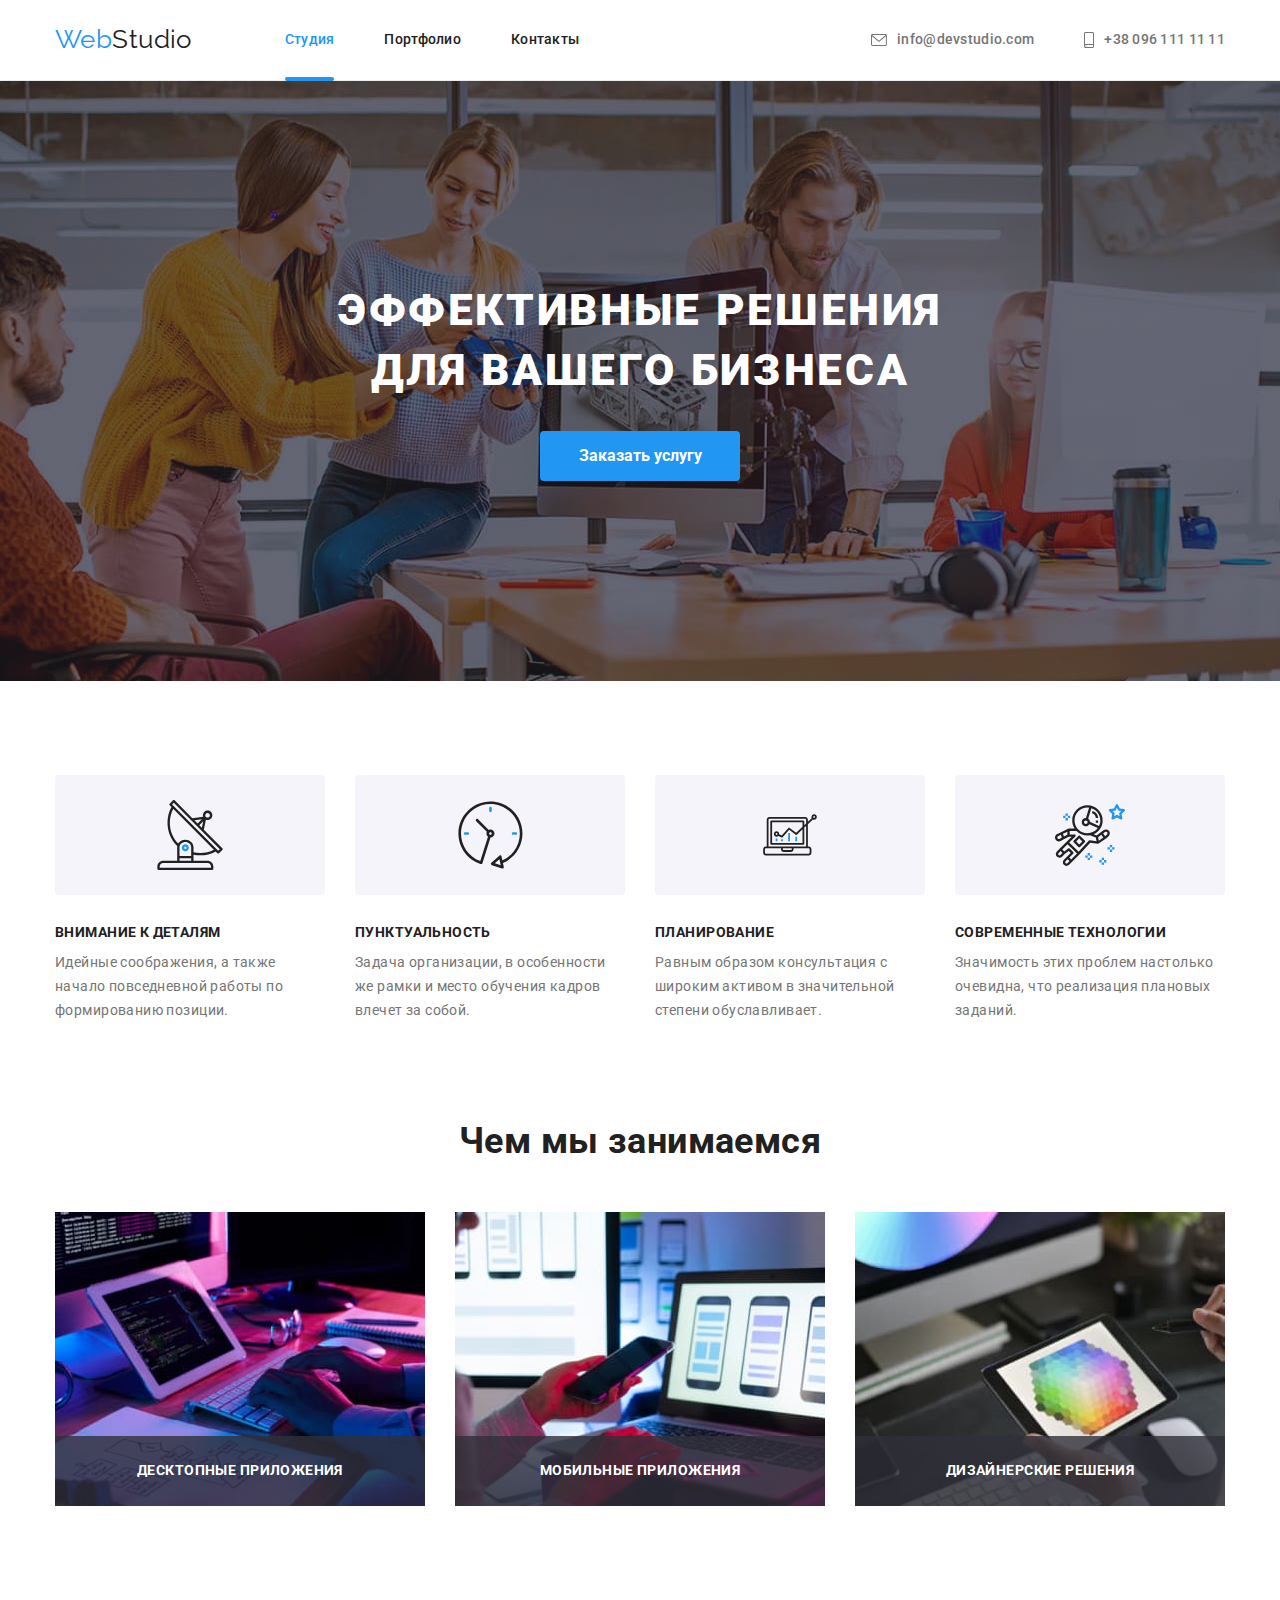
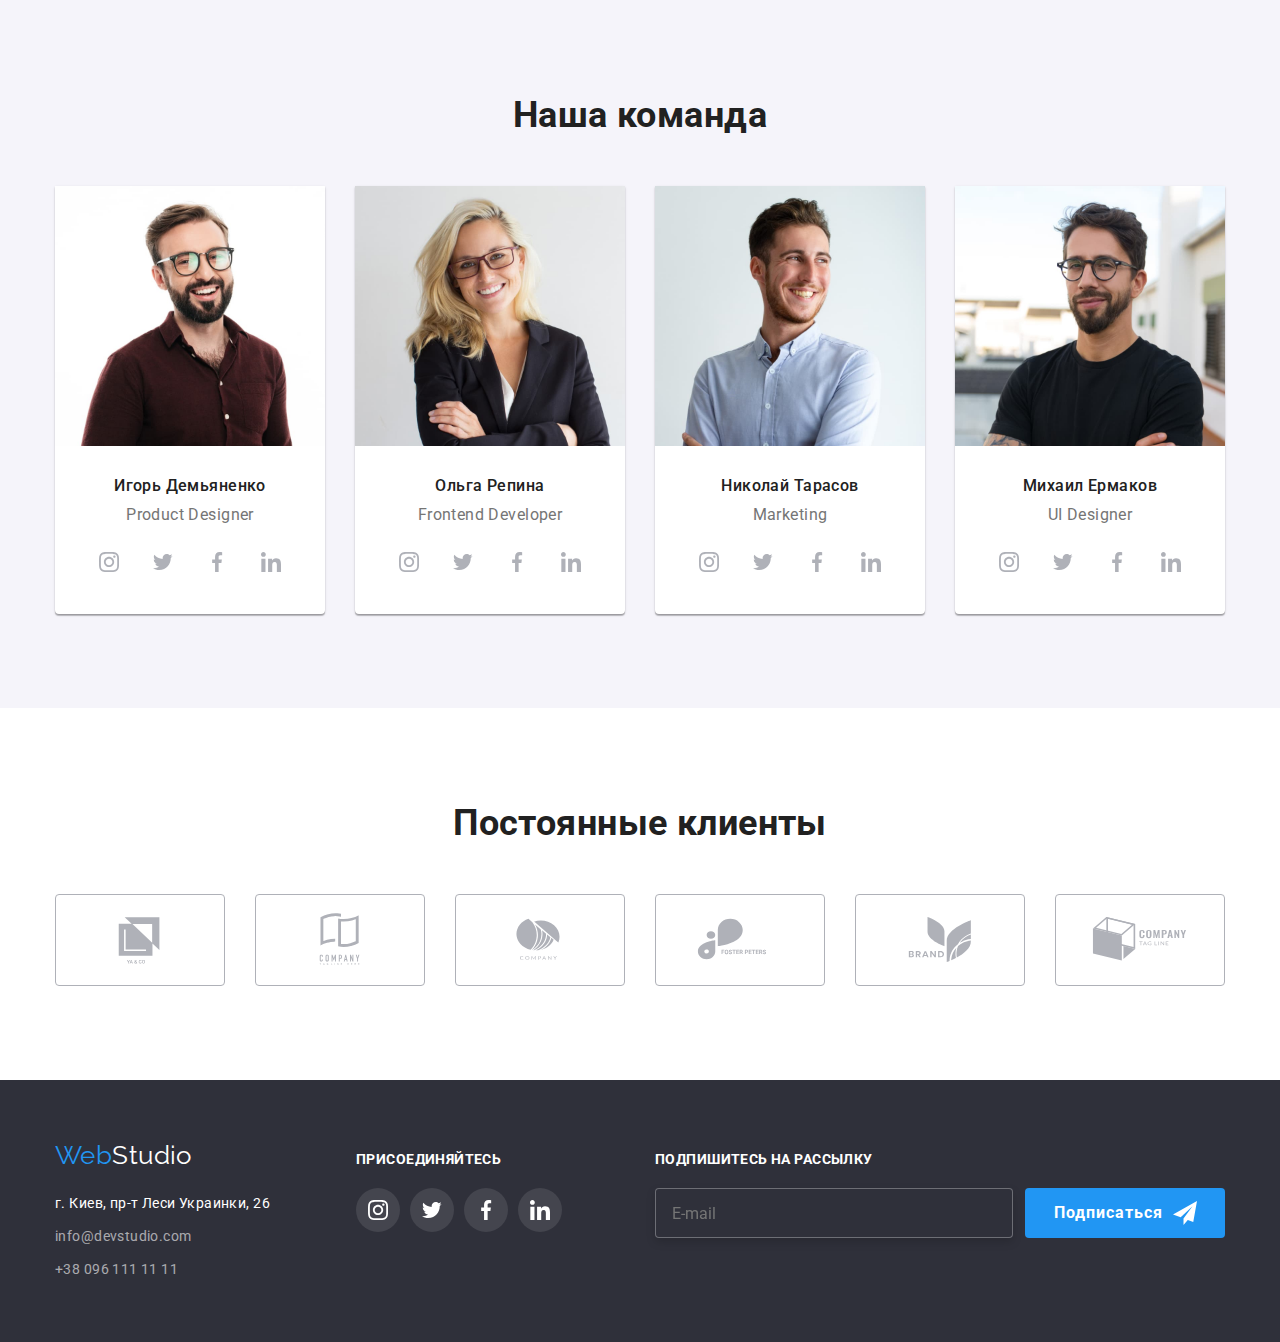
==== index.html @ 915ba7df "homework7-1" ====
<!DOCTYPE html>
<html lang="ru">
<head>
    <meta charset="UTF-8">
    <meta http-equiv="X-UA-Compatible" content="IE=edge">
    <meta name="viewport" content="width=device-width, initial-scale=1.0">
    <link rel="preconnect" href="https://fonts.googleapis.com">
    <link rel="preconnect" href="https://fonts.gstatic.com" crossorigin>
    <link href="https://fonts.googleapis.com/css2?family=Raleway:wght@700&family=Roboto:wght@400;500;700;900&display=swap" rel="stylesheet"> 
    <title>Студия</title>
    <link rel="stylesheet" href="https://cdnjs.cloudflare.com/ajax/libs/modern-normalize/1.0.0/modern-normalize.min.css"  />
    <link rel="stylesheet" href="./css/styles.css" />
</head>
<body>
    <!-- Хедер -->
    <header class="header-container">
        <div class="container">
            <nav>
                <a class="logo" href="#"><span class="logo-blue">Web</span>Studio</a>
                <ul class="site-nav-list">
                    <li class="site-nav-item"><a class="site-nav-link current" href="index.html">Студия</a></li>
                    <li class="site-nav-item"><a class="site-nav-link" href="portfolio.html">Портфолио</a></li>
                    <li class="site-nav-item"><a class="site-nav-link" href="#">Контакты</a></li>
                </ul>
                <ul class="contacts-list">
                    <li class="contacts-list-item">
                        <a class="contacts-list-link" href="mailto:info@devstudio.com">
                            <svg class="header-icon" width="16" height="12" >
                                <use href="./images/new-sprite.svg#icon-envelope"></use>
                            </svg>
                            info@devstudio.com
                        </a>
                    </li>
                    <li class="contacts-list-item">
                        <a class="contacts-list-link" href="tel:+380961111111">
                            <svg class="header-icon" width="10" height="16" >
                                <use href="./images/new-sprite.svg#icon-phone"></use>
                            </svg>
                        +38 096 111 11 11
                        </a></li>
                </ul>
            </nav>
        </div>
    </header>
    <main>
        <!-- Секция Герой -->
        <section class="hero-section">
            <div class="container">
                <h1 class="hero-title">Эффективные решения для вашего бизнеса</h1>
                <button class="hero-button" type="button" data-modal-open>Заказать услугу</button>
            </div>
        </section>
        <!-- Секция профиль -->
        <section class="section">
            <div class="container">
                <h2 class="visually-hidden">Наш профиль</h2>
                <ul class="features-list">
                    <li class="features-list-item">
                        <div class="features-list-icon">
                            <svg width="70" height="70" >
                                <use href="./images/new-sprite.svg#icon-antena"></use>
                            </svg> 
                        </div>
                        <h3 class="features-list-title">Внимание к деталям</h3><p class="features-list-text">Идейные соображения, а также начало повседневной работы по формированию позиции.</p></li>
                    <li class="features-list-item">
                        <div class="features-list-icon">
                            <svg width="66.96" height="70" >
                                <use href="./images/new-sprite.svg#icon-time"></use>
                            </svg> 
                        </div>
                        <h3 class="features-list-title">Пунктуальность</h3><p class="features-list-text">Задача организации, в особенности же рамки и место обучения кадров влечет за собой.</p></li>
                    <li class="features-list-item">
                        <div class="features-list-icon">
                            <svg width="70" height="53.69" >
                                <use href="./images/new-sprite.svg#icon-computer"></use>
                            </svg> 
                        </div>
                        <h3 class="features-list-title">Планирование</h3><p class="features-list-text">Равным образом консультация с широким активом в значительной степени обуславливает.</p></li>
                    <li class="features-list-item">
                        <div class="features-list-icon">
                            <svg width="70" height="70" >
                                <use href="./images/new-sprite.svg#icon-astronaut"></use>
                            </svg> 
                        </div>
                        <h3 class="features-list-title">Современные технологии</h3><p class="features-list-text">Значимость этих проблем настолько очевидна, что реализация плановых заданий.</p></li>
                </ul>
            </div>
        </section>
        <!-- Секция чем мы занимаемся -->
        <section class="section our-profile-section">
            <div class="container">
                <h2 class="our-profile-second-title">Чем мы занимаемся</h2>
                <ul class="our-profile-list-images">
                    <li class="our-profile-images-img"><img  src="./images/coding.jpg"  alt="Разработчик набирает код"  width="370"/>
                        <p class="our-profile-images-text">Десктопные приложения</p>
                    </li>
                    <li class="our-profile-images-img"><img  src="./images/mobile-apps.jpg"  alt="Разработчик тестирует мобильное приложение"  width="370"/>
                        <p class="our-profile-images-text">Мобильные приложения</p>
                    </li>
                    <li class="our-profile-images-img"><img  src="./images/web-apps.jpg"  alt="Разработчик тестирует веб приложение"  width="370"/>
                        <p class="our-profile-images-text">Дизайнерские решения</p>
                    </li>
                </ul>
            </div>
        </section>
        <!-- Секция команда -->
        <section class="section our-team-section">
            <div class="container">
                <h2 class="our-team-second-title">Наша команда</h2>
                <ul class="our-team-list">
                    <li class="our-team-item">
                        <img src="./images/product-designer.jpg" alt="Дизайнер продукта" width="270"/>
                        <div class="our-team-item-inscription">
                            <h3 class="our-team-item-third-title">Игорь Демьяненко</h3>
                            <p class="our-team-item-text">Product Designer</p>
                            <ul class="social-media-list">
                                <li class="social-media-item">
                                    <a class="social-media-link" href="#">
                                        <svg width="20" height="20" >
                                            <use href="./images/new-sprite.svg#icon-instagram"></use>
                                        </svg> 
                                    </a>
                                </li>
                                <li class="social-media-item">
                                    <a class="social-media-link" href="#">
                                        <svg width="20" height="20" >
                                            <use href="./images/new-sprite.svg#icon-twitter"></use>
                                        </svg> 
                                    </a>
                                </li>
                                <li class="social-media-item">
                                    <a class="social-media-link" href="#">
                                        <svg width="20" height="20" >
                                            <use href="./images/new-sprite.svg#icon-facebook"></use>
                                        </svg> 
                                    </a>
                                </li>
                                <li class="social-media-item">
                                    <a class="social-media-link" href="#">
                                        <svg width="20" height="20" >
                                            <use href="./images/new-sprite.svg#icon-linkedin"></use>
                                        </svg> 
                                    </a>
                                </li>
                            </ul>
                        </div>   
                    </li>
                    <li class="our-team-item">
                        <img src="./images/frontend-developer.jpg" alt="Фронтенд-разработчик" width="270"/>
                        <div class="our-team-item-inscription">
                            <h3 class="our-team-item-third-title">Ольга Репина</h3>
                            <p class="our-team-item-text">Frontend Developer</p>
                            <ul class="social-media-list">
                                <li class="social-media-item">
                                    <a class="social-media-link" href="#">
                                        <svg width="20" height="20" >
                                            <use href="./images/new-sprite.svg#icon-instagram"></use>
                                        </svg> 
                                    </a>
                                </li>
                                <li class="social-media-item">
                                    <a class="social-media-link" href="#">
                                        <svg width="20" height="20" >
                                            <use href="./images/new-sprite.svg#icon-twitter"></use>
                                        </svg> 
                                    </a>
                                </li>
                                <li class="social-media-item">
                                    <a class="social-media-link" href="#">
                                        <svg width="20" height="20" >
                                            <use href="./images/new-sprite.svg#icon-facebook"></use>
                                        </svg> 
                                    </a>
                                </li>
                                <li class="social-media-item">
                                    <a class="social-media-link" href="#">
                                        <svg width="20" height="20" >
                                            <use href="./images/new-sprite.svg#icon-linkedin"></use>
                                        </svg> 
                                    </a>
                                </li>
                            </ul>
                        </div>
                    </li>
                    <li class="our-team-item">
                        <img src="./images/marketing.jpg" alt="Маркетолог" width="270"/>
                        <div class="our-team-item-inscription">
                            <h3 class="our-team-item-third-title">Николай Тарасов</h3>
                            <p class="our-team-item-text">Marketing</p>
                            <ul class="social-media-list">
                                <li class="social-media-item">
                                    <a class="social-media-link" href="#">
                                        <svg width="20" height="20" >
                                            <use href="./images/new-sprite.svg#icon-instagram"></use>
                                        </svg> 
                                    </a>
                                </li>
                                <li class="social-media-item">
                                    <a class="social-media-link" href="#">
                                        <svg width="20" height="20" >
                                            <use href="./images/new-sprite.svg#icon-twitter"></use>
                                        </svg> 
                                    </a>
                                </li>
                                <li class="social-media-item">
                                    <a class="social-media-link" href="#">
                                        <svg width="20" height="20" >
                                            <use href="./images/new-sprite.svg#icon-facebook"></use>
                                        </svg> 
                                    </a>
                                </li>
                                <li class="social-media-item">
                                    <a class="social-media-link" href="#">
                                        <svg width="20" height="20" >
                                            <use href="./images/new-sprite.svg#icon-linkedin"></use>
                                        </svg> 
                                    </a>
                                </li>
                            </ul>
                        </div>
                    </li>
                    <li class="our-team-item">
                        <img src="./images/ui-designer.jpg" alt="Дизайнер пользовательского интерфейса" width="270"/>
                        <div class="our-team-item-inscription">
                            <h3 class="our-team-item-third-title">Михаил Ермаков</h3>
                            <p class="our-team-item-text">UI Designer</p>
                            <ul class="social-media-list">
                                <li class="social-media-item">
                                    <a class="social-media-link" href="#">
                                        <svg width="20" height="20" >
                                            <use href="./images/new-sprite.svg#icon-instagram"></use>
                                        </svg> 
                                    </a>
                                </li>
                                <li class="social-media-item">
                                    <a class="social-media-link" href="#">
                                        <svg width="20" height="20" >
                                            <use href="./images/new-sprite.svg#icon-twitter"></use>
                                        </svg> 
                                    </a>
                                </li>
                                <li class="social-media-item">
                                    <a class="social-media-link" href="#">
                                        <svg width="20" height="20" >
                                            <use href="./images/new-sprite.svg#icon-facebook"></use>
                                        </svg> 
                                    </a>
                                </li>
                                <li class="social-media-item">
                                    <a class="social-media-link" href="#">
                                        <svg width="20" height="20" >
                                            <use href="./images/new-sprite.svg#icon-linkedin"></use>
                                        </svg> 
                                    </a>
                                </li>
                            </ul>
                        </div>
                    </li>
                </ul>
            </div>
        </section>
        <section class="section">
            <div class="container">
                <h2 class="regular-customers-title">Постоянные клиенты</h2>
                <ul class="regular-customers-list">
                    <li class="regular-customers-item">
                        <a class="regular-customers-link" href="#">
                            <svg class="regular-customers-icon" width="106" height="60" >
                            <use href="./images/new-sprite.svg#icon-ya-co"></use>
                            </svg>
                        </a>
                    </li>
                    <li class="regular-customers-item">
                        <a class="regular-customers-link" href="#">
                            <svg class="regular-customers-icon" width="106" height="60" >
                                <use href="./images/new-sprite.svg#icon-company-tag-line"></use>
                            </svg>
                        </a>
                    </li>
                    <li class="regular-customers-item">
                        <a class="regular-customers-link" href="#">
                            <svg class="regular-customers-icon" width="106" height="60" >
                                <use href="./images/new-sprite.svg#icon-company"></use>
                            </svg>
                        </a>
                    </li>
                    <li class="regular-customers-item">
                        <a class="regular-customers-link" href="#">
                            <svg class="regular-customers-icon" width="106" height="60" >
                                <use href="./images/new-sprite.svg#icon-foster-peters"></use>
                            </svg>
                        </a>
                    </li>
                    <li class="regular-customers-item">
                        <a class="regular-customers-link" href="#">
                            <svg class="regular-customers-icon" width="106" height="60" >
                                <use href="./images/new-sprite.svg#icon-brand"></use>
                            </svg>
                        </a>
                    </li>
                    <li class="regular-customers-item">
                        <a class="regular-customers-link" href="#">
                            <svg class="regular-customers-icon" width="106" height="60" >
                                <use href="./images/new-sprite.svg#icon-tag-line"></use>
                            </svg>
                        </a>
                    </li>
                </ul>
            </div>
        </section>
    </main>
    <!-- Футер -->
    <footer class="footer-container">
        <div class="container">
            <div class="footer-content">
                <div class="footer-contacts">
                    <a class="footer-logo" href="#"><span class="logo-blue">Web</span><span class="logo-white">Studio</span></a>
                    <address>
                        <ul>
                            <li class="footer-item"><a class="footer-contacts-address" href="https://goo.gl/maps/HXGFn4gWA6E6knC27">г. Киев, пр-т Леси Украинки, 26</a></li>
                            <li class="footer-item"><a class="footer-contacts-link" href="mailto:info@devstudio.com">info@devstudio.com</a></li>
                            <li class="footer-item"><a class="footer-contacts-link" href="tel:+380961111111">+38 096 111 11 11</a></li>
                        </ul>
                    </address>
                </div>
                <div class="footer-icons">
                    <h1 class="footer-title">присоединяйтесь</h1>
                    <ul class="footer-social-media-list">
                        <li class="footer-social-media-item">
                            <a class="footer-social-media-link" href="#">
                                <svg class="footer-social-media-icon-instagram" width="20" height="20" >
                                    <use href="./images/new-sprite.svg#icon-instagram"></use>
                                </svg> 
                            </a>
                        </li>
                        <li class="footer-social-media-item">
                            <a class="footer-social-media-link" href="#">
                                <svg class="footer-social-media-icon-twitter" width="20" height="20" >
                                    <use href="./images/new-sprite.svg#icon-twitter"></use>
                                </svg> 
                            </a>
                        </li>
                        <li class="footer-social-media-item">
                            <a class="footer-social-media-link" href="#">
                                <svg class="footer-social-media-icon-facebook" width="20" height="20" >
                                    <use href="./images/new-sprite.svg#icon-facebook"></use>
                                </svg> 
                            </a>
                        </li>
                        <li class="footer-social-media-item">
                            <a class="footer-social-media-link" href="#">
                                <svg class="footer-social-media-icon-linkedin" width="20" height="20" >
                                    <use href="./images/new-sprite.svg#icon-linkedin"></use>
                                </svg> 
                            </a>
                        </li> 
                    </ul>
                </div>
                <div class="subscribe">
                    <p class="subscribe-title">Подпишитесь на рассылку</p>
                    <form class="subscribe-form" action="#">
                        <input class="subscribe-input" type="email" name="user-email" placeholder="E-mail">
                        <button class="subscribe-button" type="button">Подписаться
                            <svg class="subscribe-button-send" width="24" height="24" >
                                <use href="./images/new-sprite.svg#icon-send"></use>
                            </svg>
                        </button>
                    </form>
                </div>
            </div>
        </div>
    </footer>
    <div class="backdrop is-hidden" data-modal>
        <div class="modal-window">
            <button type="button" class="modal-window-close" data-modal-close>
                <svg class="modal-window-close-icon" width="18" height="18" >
                    <use href="./images/new-sprite.svg#icon-close-black"></use>
                </svg>
            </button>
            <p class="modal-title">Оставьте свои данные, мы вам перезвоним</p>
            <form action="#">
                <label for="name" class="modal-label">Имя</label>
                    <div class="modal-label-field">
                        <input class="modal-label-input" type="text" name="name" id="name">
                        <svg class="modal-label-icon" width="12" height="12" >
                            <use href="./images/new-sprite.svg#icon-name"></use>
                        </svg>
                    </div>
                <label for="tel" class="modal-label">Телефон</label>
                    <div class="modal-label-field">
                        <input class="modal-label-input" type="tel" name="phone_number" id="tel">
                        <svg class="modal-label-icon" width="13" height="13" >
                            <use href="./images/new-sprite.svg#icon-tel"></use>
                        </svg>                        
                    </div>
                <label for="mail" class="modal-label">Почта</label>
                    <div class="modal-label-field">
                        <input class="modal-label-input" type="email" name="email" id="mail">
                        <svg class="modal-label-icon" width="15" height="12" >
                            <use href="./images/new-sprite.svg#icon-email"></use>
                        </svg>                        
                    </div>
                <label for="comments" class="textarea-label">Комментарий</label>
                <textarea class="textarea" name="" placeholder="Введите текст" id="comments"></textarea>
                <div class="modal-agreement">
                    <input class="checkbox visually-hidden" type="checkbox" name="policy" id="policy"/>
                    <label class="policy" for="policy">
                        <span class="modal-agreement-svg">
                            <svg class="modal-agreement-icon" width="16" height="15" >
                                <use href="./images/new-sprite.svg#icon-check"></use>
                            </svg>
                        </span>
                        &nbsp;Соглашаюсь с рассылкой и принимаю&nbsp;
                    <a class="modal-agreement-link" href="#">Условия договора</a>
                    </label>
                </div>
                <button class="modal-button" type="submit">Отправить</button>
            </form>
        </div>
    </div>
    <script src="./js/modal.js"></script>
</body>
</html>
---- css/styles.css ----
:root {
    --primary-text-color: #757575;
    --title-text-color: #212121;
    --contacts-text-color: rgba(255,255,255,0.6);
    --accent-color: #2196f3;
    --primary-white-color: #ffffff;
    --button-backgroung-color: #f5f4fa;
    --hero-background-color: #2f303a;
    --main-background-color: #ffffff;
    --main-icon-color:#afb1b8;
}
/* Body styles */
body{
    font-family: Roboto,sans-serif;
    font-size: 14px;
    letter-spacing: 0.03em;
    line-height: 1.71;
    color: var(--primary-text-color);
    background: var(--main-background-color);
}

/* Styles discharge */

ul{
    padding: 0;
    margin: 0;
    list-style: none;
}

h1,
h2,
h3,
p{
    margin: 0;
}

img{
    display: block;
    max-width: 100%;
    height: auto;
}

/* Hidden title */
.visually-hidden{
    position: absolute;
    clip: rect(0 0 0 0);
    width: 1px;
    height: 1px;
    margin: -1px;
    border: 0;
    padding: 0;
    overflow: hidden;
}

/* Header styles */

.header-container{
    max-width: 1600px;
    margin: auto;
    border-bottom: 1px solid #ECECEC;
    display: flex;
    align-items: center;
}

.container{
    width: 1200px;
    margin-left: auto;
    margin-right: auto;
    padding-left: 15px;
    padding-right: 15px;
}

nav{
    display: flex;
    align-items: center;
}


.logo{
    font-family: Raleway,sans-serif;
    font-size: 26px;
    line-height: 1.19;
    text-decoration: none;
    color: var(--title-text-color);
    padding-top: 24px;
    padding-bottom: 25px;
    margin-right: 93px;
    margin-left: 0;
}
.logo-blue{
    font-family: Raleway,sans-serif;
    font-size: 26px;
    line-height: 1.19;
    text-decoration: none;
    color:var(--accent-color);
    padding-top: 24px;
    padding-bottom: 25px;
}

.site-nav-list{
    display: flex;
}

.site-nav-item{
    margin-right: 50px;
}

.site-nav-list .site-nav-item:last-child{
    margin-right: 0;
}

.site-nav-link{
    position: relative;
    display: block;
    font-weight: 500;
    line-height: 1.14;
    letter-spacing: 0.02em;
    text-decoration: none;
    list-style: none;
    color: var(--title-text-color);
    transition-property: color;
    transition-duration: 250ms;
    transition-timing-function:cubic-bezier(0.4, 0, 0.2, 1);
}

.site-nav-link:hover,
.site-nav-link:focus,
.site-nav-link:active{
    color:var(--accent-color);
}

.site-nav-list .site-nav-link{
    padding-top: 32px;
    padding-bottom: 32px;
}

.current{
    color: var(--accent-color);
}

.current::after{
    position: absolute;
    display: block;
    content: "";
    width: 100%;
    height: 4px;
    bottom: -1px;
    background-color: #2196f3;
    border-radius: 2px;
}

.contacts-list{
    list-style: none;
    display: flex;
    align-items: center;
    margin-left: auto;
}

.contacts-list-link{
    display: flex;
    align-items: center;
    font-weight: 500;
    line-height: 1.14;
    letter-spacing: 0.02em;
    text-decoration: none;
    text-align: center;
    list-style: none;
    color: var(--primary-text-color);
    transition-property: color;
    transition-duration: 250ms;
    transition-timing-function:cubic-bezier(0.4, 0, 0.2, 1);
}

.contacts-list-link:hover,
.contacts-list-link:focus{
    color: var(--accent-color);
}

.contacts-list .contacts-list-link{
    padding-top: 32px;
    padding-bottom: 32px;
}

.contacts-list .contacts-list-item + .contacts-list-item{
    margin-left: 50px;
}

.header-icon{
    fill: currentColor;
    margin-right: 10px;
}

/* Hero styles */

.hero-section{
    text-align: center;
    background-image: linear-gradient(rgba(47, 48, 58, 0.4), rgba(47, 48, 58, 0.4)), url(../images/background.jpg);
    background-repeat: no-repeat;
    background-position: center;
    background-size: cover;
    padding: 200px 0;
    margin: 0 auto;
    max-width: 1600px;
}

.hero-title{
    font-weight: 900;
    font-size: 44px;
    line-height: 1.36;
    text-transform: uppercase;
    text-align: center;
    letter-spacing: 0.06em;
    color: var(--primary-white-color);
    width: 696px;
    height: 120px;
    margin-left: auto;
    margin-right: auto;
    margin-bottom: 30px;
}

.hero-button,
.hero-button:hover,
.hero-button:focus{
    font-family: inherit;
    font-weight: 700;
    font-size: 16px;
    line-height: 1.88;
    text-align: center;
    cursor: pointer;
    color: var(--primary-white-color);
    background-color:var(--accent-color);
    display: block;
    width: 200px;
    height: 50px;
    padding-top: 10px;
    padding-bottom: 10px;
    padding-left: 32px;
    padding-right: 32px;
    margin: 0 0 0 485px;
    border-style: none;
    border-radius: 4px;
}
/* Feature section styles */

.section{
    padding: 94px 0 94px 0;
}

.features-container{
    width: 1200px;
    margin: 0;
}

.features-list{
    display: flex;
}

.features-list-icon{
    height: 120px;
    margin-bottom: 30px;
    display: flex;
    align-items: center;
    justify-content: center;
    background-color: var(--button-backgroung-color);
    border-radius: 4px;
}

.features-list-item{
    width: 270px;
}

.features-list-title{
    font-size: 14px;
    font-weight: 700;
    line-height: 1.14;
    text-align: left;
    text-transform: uppercase;
    color:var(--title-text-color);
    list-style: none;
    margin-bottom: 10px;
    padding: 0;
}

.features-list-item:first-child{
    margin-left: 0px;
}

.features-list-item{
    margin-left: 30px;
}

.features-list-text{
    text-align: left;
    height: 75px;
    padding: 0;
}

/* Our profile section styles */

.our-profile-section{
    padding-top: 0;
}

.our-profile-list-images{
    display: flex;
}

.our-profile-images-img{
    position: relative;
    margin-right: 30px;
    padding: 0 0 0 0;
}

.our-profile-images-text{
    position: absolute;
    bottom: 0;
    width: 100%;
    height: 70px;
    display: flex;
    align-items: center;
    justify-content: center;
    font-weight: bold;
    line-height: 1.14;
    text-align: center;
    text-transform: uppercase;
    color: var(--primary-white-color);
    background-color: rgba(47, 48, 58, 0.8);
}

.our-profile-images-img:last-child{
    margin-right: 0;
}

img{
    max-width: 100%;
    height: auto;
}

.our-profile-second-title{
    font-weight: 700;
    font-size: 36px;
    line-height: 1.17;
    text-align: center;
    color:var(--title-text-color);
    margin-bottom: 50px;
}

/* Our team section styles*/

.our-team-section{
    background-color: var(--button-backgroung-color);
}

.our-team-list{
    display: flex;
}

.our-team-item{
    margin-left: 30px;
    box-shadow: 0px 1px 3px rgba(0, 0, 0, 0.12), 0px 1px 1px rgba(0, 0, 0, 0.14), 0px 2px 1px rgba(0, 0, 0, 0.2);
    border-radius: 0px 0px 4px 4px;
    background: #FFFFFF;
}

.our-team-item:first-child{
    margin-left: 0px;
}

.our-team-second-title{
    font-weight: 700;
    font-size: 36px;
    line-height: 1.17;
    text-align: center;
    color:var(--title-text-color);
    margin-bottom: 50px;
}

.our-team-item-inscription{
    padding: 30px 0 30px;
}

.our-team-item-third-title{
    font-weight: 500;
    font-size: 16px;
    line-height: 1.19;
    text-align: center;
    list-style: none;
    color:var(--title-text-color);
    margin-bottom: 10px;
}
.our-team-item-text{
    font-size: 16px;
    line-height: 1.19;
    text-align: center;
    margin-bottom: 16px;
}

.social-media-list{
    display: flex;
    justify-content: center;
}

.social-media-item:not(:last-child){
    margin-right: 10px;
}

.social-media-link{
    display: flex;
    align-items: center;
    justify-content: center;
    width: 44px;
    height: 44px;
    color: var(--main-icon-color);
    background-color: var(--main-background-color);
    border-radius: 50%;
    fill: var(--main-icon-color);
    transition-property: background-color, color, fill;
    transition-duration: 250ms;
    transition-timing-function:cubic-bezier(0.4, 0, 0.2, 1);
}

.social-media-link:hover,
.social-media-link:focus{
    color: var(--main-background-color);
    background-color: var(--accent-color);
    fill: var(--main-background-color);
}

.regular-customers-title{
    text-align: center;
    font-weight: bold;
    font-size: 36px;
    line-height: 1.17;
    color: var(--title-text-color);
}
.regular-customers-list{
    display: flex;
    justify-content: center;
    align-items: center;
    margin-top: 50px;
}

.regular-customers-item{
    display: flex;
    align-items: center;
    justify-content: center;
    width: 170px;
    height: 92px;
    border: 1px solid #AFB1B8;
    box-sizing: border-box;
    border-radius: 4px;
    cursor: pointer;
    transition-property: border-color;
    transition-duration: 250ms;
    transition-timing-function:cubic-bezier(0.4, 0, 0.2, 1);
}

.regular-customers-item:hover,
.regular-customers-item:focus{
    border-color: var(--accent-color);
}

.regular-customers-item:not(:last-child){
    margin-right: 30px;
}

.regular-customers-link{
    display: flex;
    justify-content: center;
    align-items: center;
    width: 100%;
    height: 100%;
    color: var(--main-icon-color);
    transition-property: color;
    transition-duration: 250ms;
    transition-timing-function:cubic-bezier(0.4, 0, 0.2, 1);
}

.regular-customers-link:hover,
.regular-customers-link:focus{
    color: var(--accent-color);
}

.regular-customers-icon{
    fill: currentColor;
}


/* Footer styles */

.footer-content{
    display: flex;
    align-items: baseline;
}

.footer-container{
    background-color: var(--hero-background-color);
    padding: 60px 0;
    max-width: 1600px;
    margin: auto;
}

.footer-contacts{
    flex-grow: 1;
}

.footer-logo{
    font-family: Raleway,sans-serif;
    font-size: 26px;
    line-height: 1.19;
    text-decoration: none;
    color: var(--title-text-color);
}


.logo-white{
    font-family: Raleway,sans-serif;
    font-size: 26px;
    line-height: 1.19;
    text-decoration: none;
    color:var(--primary-white-color);
}

.footer-item:not(:last-child){
    margin-bottom: 9px;
}

address{
    font-style: normal;
    margin-top: 20px;
}

.footer-contacts-address{
    text-decoration: none;
    color: var(--main-background-color);
}

.footer-contacts-link{
    text-decoration: none;
    color: rgba(255, 255, 255, 0.6);
    transition-property: color;
    transition-duration: 250ms;
    transition-timing-function:cubic-bezier(0.4, 0, 0.2, 1);
}

.footer-contacts-link:hover,
.footer-contacts-link:focus{
    color: var(--accent-color);
}

.footer-title{
    font-style: normal;
    font-weight: bold;
    font-size: 14px;
    line-height: 1.14;
    text-transform: uppercase;
    color:var(--main-background-color);
}

.footer-icons{
    margin-left: 70px;
}

.footer-social-media-list{
    display: flex;
    justify-content: flex-start;
    margin-top: 20px;
}

.footer-social-media-item:not(:last-child){
    margin-right: 10px;
}

.footer-social-media-link{
    display: flex;
    align-items: center;
    justify-content: center;
    width: 44px;
    height: 44px;
    border-radius: 50%;
    fill: var(--primary-white-color);
    background-color: rgba(255, 255, 255, 0.1);
    transition-property: background-color;
    transition-duration: 250ms;
    transition-timing-function:cubic-bezier(0.4, 0, 0.2, 1);
}

.footer-social-media-link:hover,
.footer-social-media-link:focus{
    background-color: var(--accent-color);
}

/* Subscribe form styles */

.subscribe{
    margin-left: 93px;
}

.subscribe-form{
    display: flex;
    margin-top: 20px;
}

.subscribe-title{
    font-style: normal;
    font-weight: bold;
    font-size: 14px;
    line-height: 1.14;
    text-transform: uppercase;
    color: var(--primary-white-color);
}

.subscribe-input{
    width: 358px;
    height: 50px;
    padding: 15px 16px;
    margin-right: 12px;
    border: 1px solid rgba(255, 255, 255, 0.3);
    box-sizing: border-box;
    filter: drop-shadow(0px 4px 4px rgba(0, 0, 0, 0.15));
    border-radius: 4px;
    font-weight: normal;
    font-size: 16px;
    line-height: 1.25;
    display: flex;
    align-items: center;
    color: rgba(255, 255, 255, 0.6);
    background-color: var(--hero-background-color);
    outline: none;
    transition-property: border-color;
    transition-duration: 250ms;
    transition-timing-function:cubic-bezier(0.4, 0, 0.2, 1);
}

.subscribe-input:focus{
    border-color: var(--accent-color);
}

.subscribe-button{
    width: 200px;
    height: 50px;
    font-family: inherit;
    font-style: normal;
    font-weight: 700;
    font-size: 16px;
    line-height: 1.88;
    letter-spacing: 0.06em;
    display: flex;
    align-items: center;
    text-align: center;
    cursor: pointer;
    color: var(--primary-white-color);
    fill: white;
    background-color: var(--accent-color);
    padding: 10px 28px 10px 29px;
    border-style: none;
    border-radius: 4px;
}

.subscribe-button-send{
    margin-left: 10px;
}

/* Modal window styles */

.backdrop{
    position: fixed;
    top: 0;
    left: 0;
    background-color: rgba(0, 0, 0, 0.2);
    width: 100vw;
    height: 100vh;
    opacity: 1;
    scale: 1.2;
    transition: opacity 250ms cubic-bezier(0.4, 0, 0.2, 1), visibility 250ms cubic-bezier(0.4, 0, 0.2, 1);
    visibility: visible;
}

.backdrop.is-hidden{
    visibility: hidden;
    opacity: 0;
    pointer-events: none;
}

.modal-window{
    position: absolute;
    top: 50%;
    left: 50%;
    transform: translate(-50%, -50%) scale(1);
    width: 528px;
    min-height: 581px;
    background-color: #FFFFFF;
    border-radius: 4px;
    transition: transform 250ms cubic-bezier(0.4, 0, 0.2, 1);
    box-shadow: 0px 1px 3px rgba(0, 0, 0, 0.12), 0px 1px 1px rgba(0, 0, 0, 0.14), 0px 2px 1px rgba(0, 0, 0, 0.2);
    padding: 40px;
}

.modal-window-close{
    display: flex;
    justify-content: center;
    align-items: center;
    padding: 0;
    box-sizing: border-box;
    position: absolute;
    width: 30px;
    height: 30px;
    right: 8px;
    top: 8px;
    background: transparent;
    border-radius: 50%;
    border: 1px solid rgba(0, 0, 0, 0.1);
    cursor: pointer;
}

.modal-window-close-icon{
    transition: fill 250ms cubic-bezier(0.4, 0, 0.2, 1);
}

.modal-window-close-icon:hover{
    fill: var(--accent-color);
}

.backdrop.is-hidden .modal-window{
    transform: translate(-50%, -50%) scale(1.15);
}

.modal-title{
    font-style: normal;
    font-weight: 700;
    font-size: 20px;
    line-height: 23px;
    text-align: center;
    letter-spacing: 0.03em;
    color: var(--title-text-color);
    margin-bottom: 12px;
}

.modal-label{
    display: block;
    margin: 0 0 4px 0;
    font-style: normal;
    font-weight: normal;
    font-size: 12px;
    line-height: 1.17;
    letter-spacing: 0.01em;
    color: #757575;
}

.modal-label-field{
    position: relative;
    margin-bottom: 10px;
    transition: color 250ms cubic-bezier(0.4, 0, 0.2, 1);
    outline: none;
    transition: fill 250ms cubic-bezier(0.4, 0, 0.2, 1);
}

.modal-label-input:focus{
    border-color: var(--accent-color);
}

.modal-label-icon{
    fill: var(--title-text-color);
    position: absolute;
    top: 50%;
    left: 15px;
    transform: translateY(-50%);
}

.modal-label-input{
    width: 448px;
    height: 40px;
    border: 1px solid rgba(33, 33, 33, 0.2);
    box-sizing: border-box;
    border-radius: 4px;
    outline: none;
    padding-left: 42px;
}

.modal-label-input:focus + .modal-label-icon{
    fill: #2196f3;
}

.modal-label-field:focus > svg{
    fill: #2196f3;  
}

.textarea-label{
    margin-bottom: 4px;
    font-style: normal;
    font-weight: normal;
    font-size: 12px;
    line-height: 1.17;
    letter-spacing: 0.01em;
    color: var(--primary-text-color);
}

.textarea-label::placeholder{
    font-style: normal;
    font-weight: normal;
    font-size: 12px;
    line-height: 1.17;
    letter-spacing: 0.01em;
    color: rgba(117, 117, 117, 0.5);
}

.textarea{
    width: 448px;
    height: 120px;
    border: 1px solid rgba(33, 33, 33, 0.2);
    box-sizing: border-box;
    border-radius: 4px;
    font-style: normal;
    font-weight: normal;
    font-size: 12px;
    line-height: 1.17;
    letter-spacing: 0.01em;
    color: rgba(117, 117, 117, 0.5);
    transition: border-color 250ms cubic-bezier(0.4, 0, 0.2, 1);
    padding: 12px 16px;
    resize: none;
    outline: none;
}

.textarea:focus{
    border-color: var(--accent-color);
}

.modal-agreement{
    display: flex;
    align-items: center;
    justify-content: center;
    margin-top: 20px;
}

.checkbox{
    font-style: normal;
    font-weight: normal;
    font-size: 14px;
    text-align: center;
    list-style: none;
    color: var(--primary-text-color);
}

.checkbox:checked + .policy .modal-agreement-svg{
    background: var(--accent-color);
    border: 0;
}

.policy{
    display: flex;
    justify-content: center;
    align-items: center;
    text-align: center;
}

.modal-agreement-svg{
    width: 16px;
    height: 15px;
    display: flex;
    justify-content: center;
    align-items: center;
    border: 2px solid var(--title-text-color);
    border-radius: 2px;
    margin-left: 12px;
    margin-right: 8.38px;
}

.modal-agreement-link{
    display: flex;
    align-items: center;
    font-style: normal;
    font-weight: normal;
    font-size: 14px;
    text-align: center;
    list-style: none;
    color: var(--accent-color);
}

.modal-button{
    width: 200px;
    height: 50px;
    font-weight: 700;
    font-size: 16px;
    line-height: 1.88;
    display: flex;
    justify-content: center;
    align-items: center;
    text-align: center;
    letter-spacing: 0.06em;
    color: var(--primary-white-color);
    background-color: #188CE8;
    box-shadow: 0px 4px 4px rgba(0, 0, 0, 0.15);
    border: none;
    border-radius: 4px;
    cursor: pointer;
    margin-top: 30px;
    margin-left: 124px;
    outline: none;
}

/* Portfolio buttons styles */

.portfolio-menu{
    width: 1200px;
    padding-left: 15px;
    padding-right: 15px;
    padding-top: 94px;
    padding-bottom: 94px;
    margin: 0;
    justify-content: center;
}

.portfolio-menu-list{
    display: flex;
    justify-content: center;
    margin-bottom: 50px;
}

.portfolio-menu-item{
    margin-right: 8px;
}

.portfolio-menu-item:last-child{
    margin-right: 0px;
}

.portfolio-menu-button{
    padding: 6px 22px;
    font-family: inherit;
    font-weight: 500;
    font-size: 16px;
    font-style: normal;
    line-height: 1.63;
    text-align: Center;
    text-decoration: none;
    list-style: none;
    cursor: pointer;
    color: var(--title-text-color);
    background-color:var(--button-backgroung-color);
    border-style: none;
    border-radius: 4px;
    min-width: 73px;
    transition-property: background-color, box-shadow, color;
    transition-duration: 250ms;
    transition-timing-function:cubic-bezier(0.4, 0, 0.2, 1);
}
.portfolio-menu-button:hover,
.portfolio-menu-button:focus{
    color: var(--primary-white-color);
    background-color:var(--accent-color);
    box-shadow: 0px 3px 1px rgba(0, 0, 0, 0.1), 0px 1px 2px rgba(0, 0, 0, 0.08), 0px 2px 2px rgba(0, 0, 0, 0.12);
}
/* Portfolio list styles */

.portfolio-list{
    display: flex;
    flex-wrap: wrap;
}

.portfolio-list-item{
    margin-right: 30px;
    margin-bottom: 30px;
}

.portfolio-list-item:nth-child(3n){
    margin-right: 0;
}

.portfolio-list-item:nth-child(n+7){
    margin-bottom: 0;
}

.portfolio-list-link{
    display: block;
    font-style: normal;
    text-decoration: none;
    list-style: none;
    box-sizing: border-box;
    width: 370px;
    height: auto;
    cursor: pointer;
    transition-property: box-shadow;
    transition-duration: 250ms;
    transition-timing-function:cubic-bezier(0.4, 0, 0.2, 1);
}


.portfolio-list-link:hover,
.portfolio-list-link:focus{
    box-shadow: 0px 1px 1px rgba(0, 0, 0, 0.12), 0px 4px 4px rgba(0, 0, 0, 0.06), 1px 4px 6px rgba(0, 0, 0, 0.16);
}

.portfolio-list-link:hover .portfolio-list-overlay-text,
.portfolio-list-link:focus .portfolio-list-overlay-text{
    transform: translateY(0);
}

.portfolio-list-overlay{
    position: relative;
    overflow: hidden;
}

.portfolio-list-overlay-text{
    position: absolute;
    width: 100%;
    height: 100%;
    left: 0;
    top: 0;
    padding: 63px 24px;
    font-style: normal;
    font-weight: normal;
    font-size: 18px;
    line-height: 1.56;
    background-color: var(--accent-color);
    color: var(--primary-white-color);
    transform: translateY(100%);
    transition-property: transform;
    transition-duration: 250ms;
    transition-timing-function:cubic-bezier(0.4, 0, 0.2, 1);
}

.portfolio-list-inscription{
    padding: 20px 24px;
    border-bottom: 1px solid #eeeeee;
    border-left: 1px solid #eeeeee;
    border-right: 1px solid #eeeeee;
}

.portfolio-list-title{
    font-weight: 700;
    font-size: 18px;
    line-height: 2.0;
    text-align: left;
    letter-spacing: 0.06em;
    color: var(--title-text-color);
}
.portfolio-list-text{
    font-weight: 400;
    font-size: 16px;
    line-height: 1.88;
    text-align: left;
    color: var(--primary-text-color);
    padding-top: 4px;
}
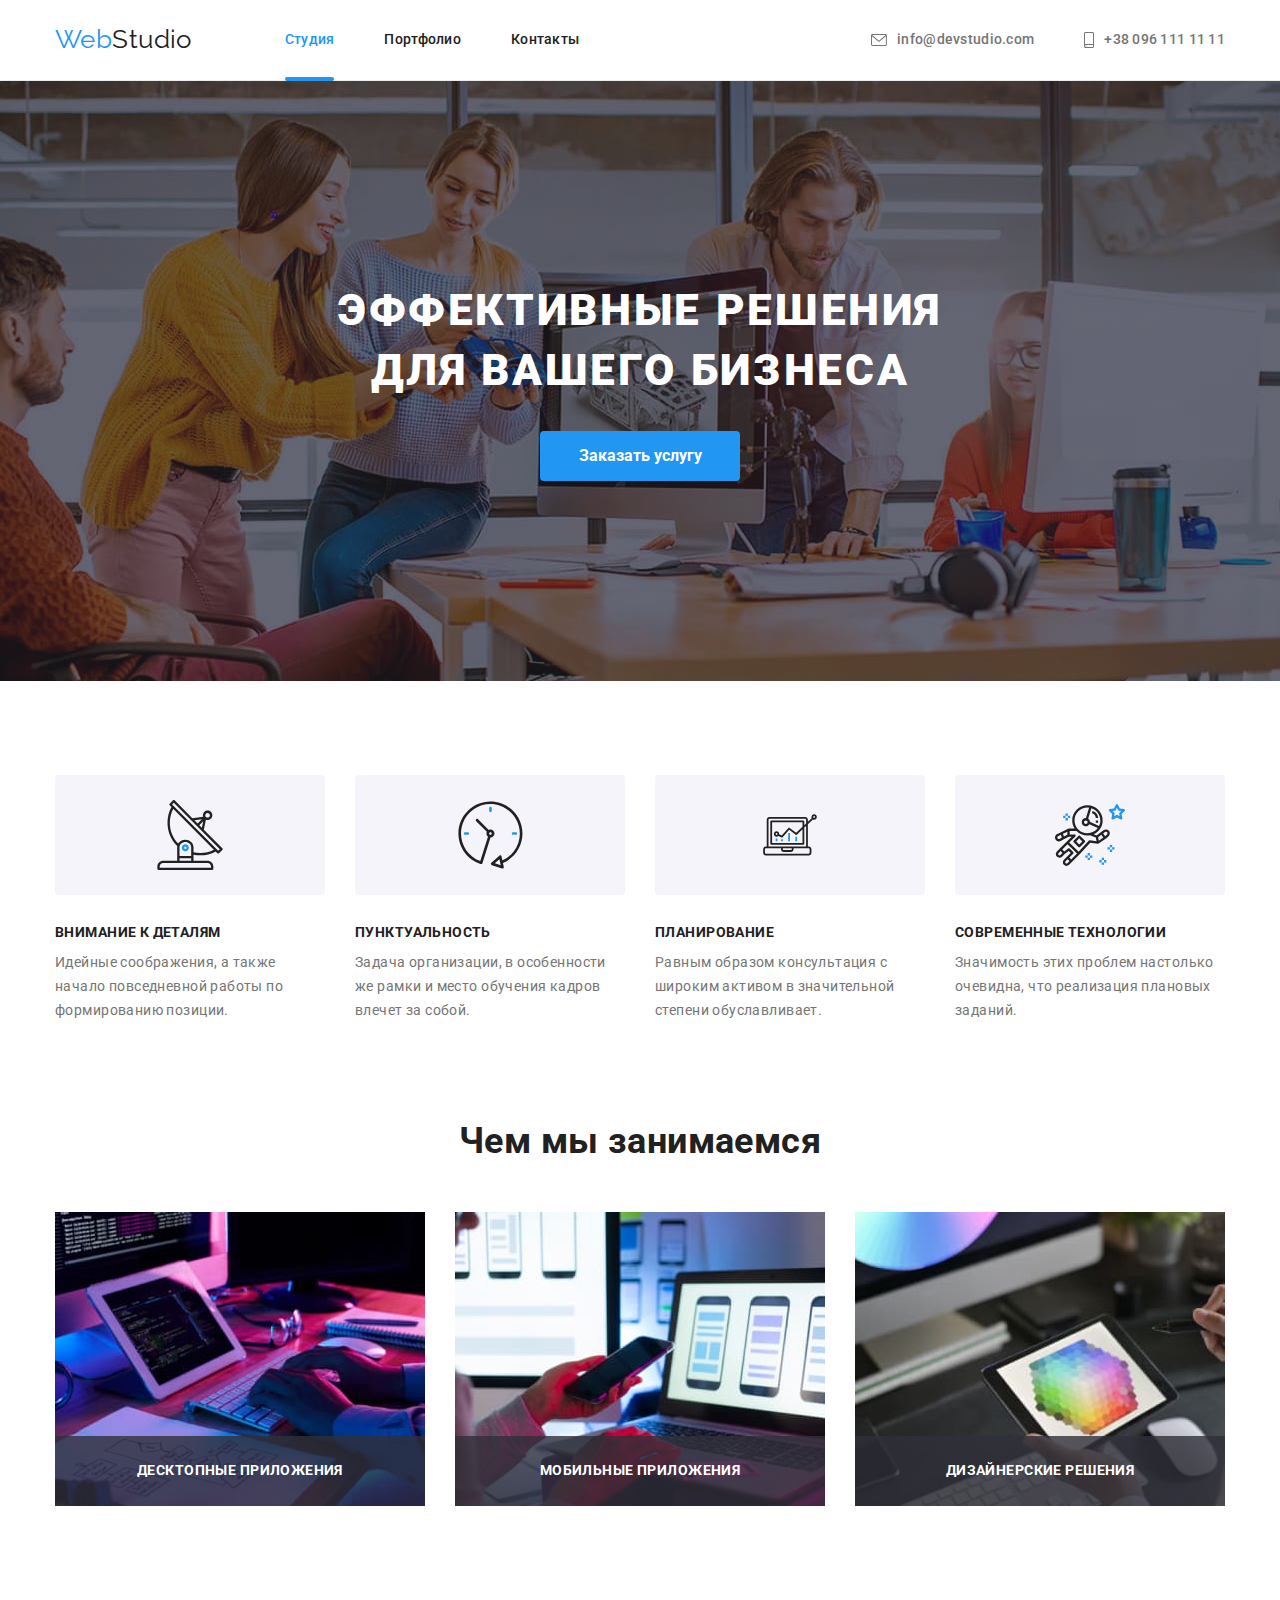
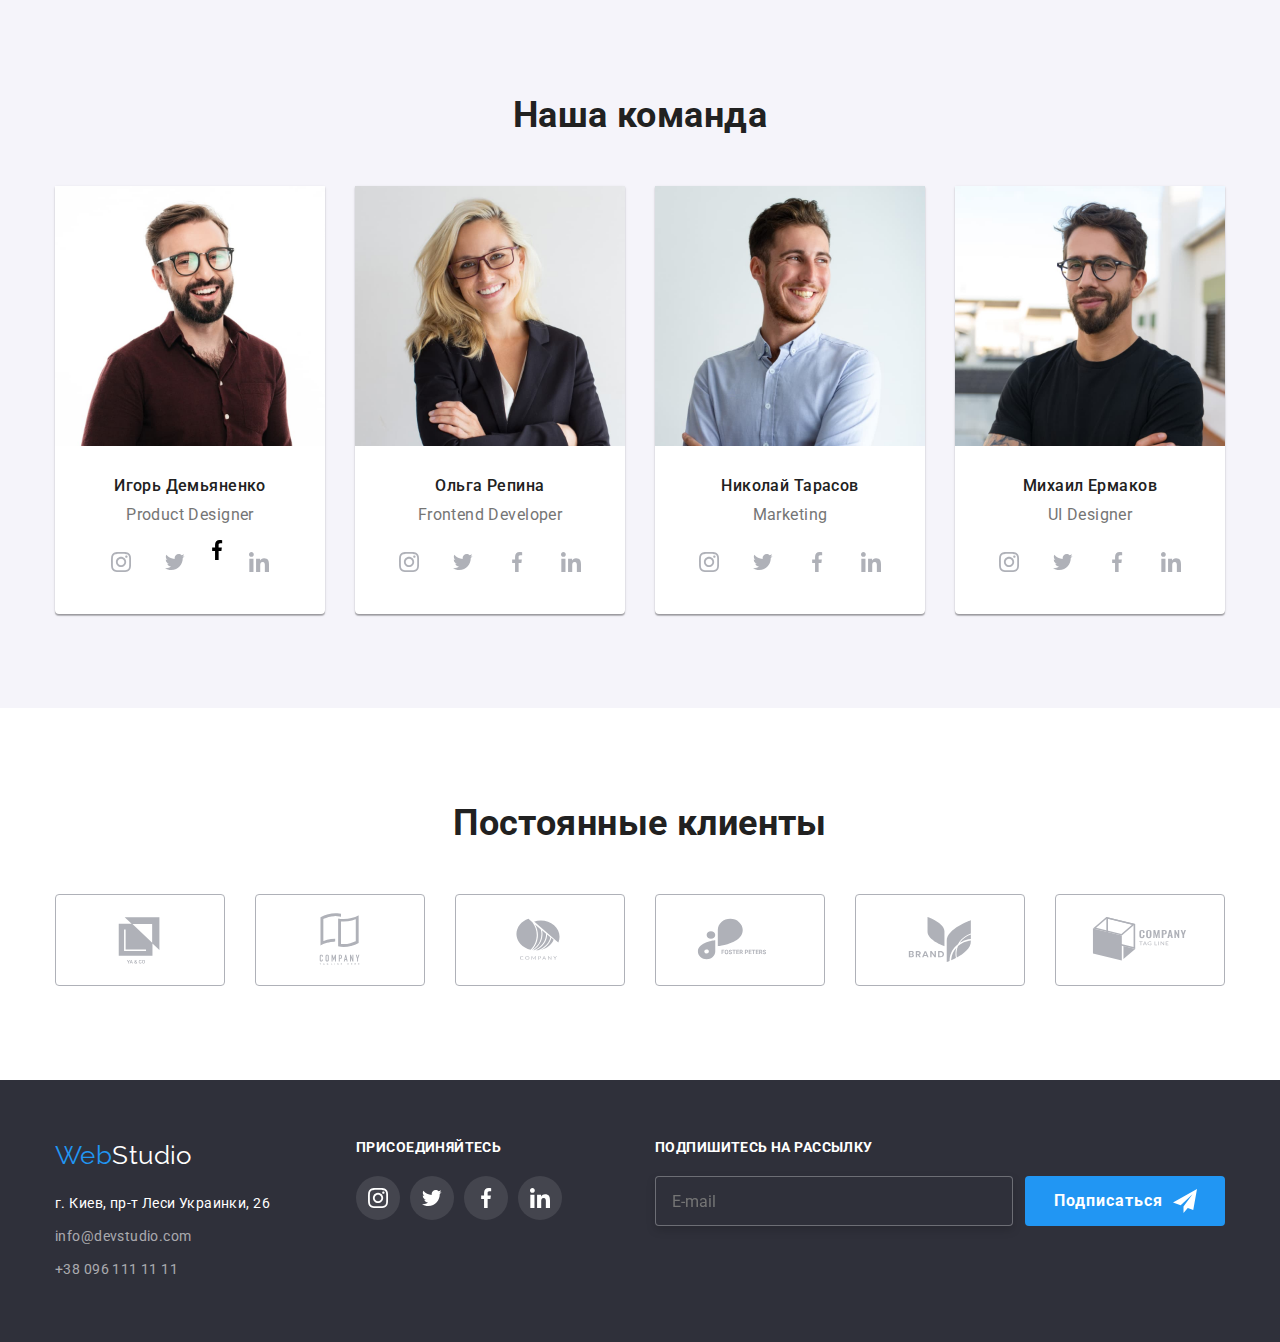
==== commit afec6649: "homework7-2" ====
--- a/index.html
+++ b/index.html
@@ -16,24 +16,24 @@
     <header class="header-container">
         <div class="container">
             <nav>
-                <a class="logo" href="#"><span class="logo-blue">Web</span>Studio</a>
-                <ul class="site-nav-list">
-                    <li class="site-nav-item"><a class="site-nav-link current" href="index.html">Студия</a></li>
-                    <li class="site-nav-item"><a class="site-nav-link" href="portfolio.html">Портфолио</a></li>
-                    <li class="site-nav-item"><a class="site-nav-link" href="#">Контакты</a></li>
-                </ul>
-                <ul class="contacts-list">
-                    <li class="contacts-list-item">
-                        <a class="contacts-list-link" href="mailto:info@devstudio.com">
-                            <svg class="header-icon" width="16" height="12" >
+                <a class="logo" href="#"><span class="logo__blue">Web</span>Studio</a>
+                <ul class="site-nav">
+                    <li class="site-nav__item"><a class="site-nav__link current" href="index.html">Студия</a></li>
+                    <li class="site-nav__item"><a class="site-nav__link" href="portfolio.html">Портфолио</a></li>
+                    <li class="site-nav__item"><a class="site-nav__link" href="#">Контакты</a></li>
+                </ul>
+                <ul class="contacts">
+                    <li class="contacts__item">
+                        <a class="contacts__link" href="mailto:info@devstudio.com">
+                            <svg class="contacts__icon" width="16" height="12" >
                                 <use href="./images/new-sprite.svg#icon-envelope"></use>
                             </svg>
                             info@devstudio.com
                         </a>
                     </li>
-                    <li class="contacts-list-item">
-                        <a class="contacts-list-link" href="tel:+380961111111">
-                            <svg class="header-icon" width="10" height="16" >
+                    <li class="contacts__item">
+                        <a class="contacts__link" href="tel:+380961111111">
+                            <svg class="contacts__icon" width="10" height="16" >
                                 <use href="./images/new-sprite.svg#icon-phone"></use>
                             </svg>
                         +38 096 111 11 11
@@ -54,89 +54,89 @@
         <section class="section">
             <div class="container">
                 <h2 class="visually-hidden">Наш профиль</h2>
-                <ul class="features-list">
-                    <li class="features-list-item">
-                        <div class="features-list-icon">
+                <ul class="features">
+                    <li class="features__item">
+                        <div class="features__icon">
                             <svg width="70" height="70" >
                                 <use href="./images/new-sprite.svg#icon-antena"></use>
                             </svg> 
                         </div>
-                        <h3 class="features-list-title">Внимание к деталям</h3><p class="features-list-text">Идейные соображения, а также начало повседневной работы по формированию позиции.</p></li>
-                    <li class="features-list-item">
-                        <div class="features-list-icon">
+                        <h3 class="features__title">Внимание к деталям</h3><p class="features__text">Идейные соображения, а также начало повседневной работы по формированию позиции.</p></li>
+                    <li class="features__item">
+                        <div class="features__icon">
                             <svg width="66.96" height="70" >
                                 <use href="./images/new-sprite.svg#icon-time"></use>
                             </svg> 
                         </div>
-                        <h3 class="features-list-title">Пунктуальность</h3><p class="features-list-text">Задача организации, в особенности же рамки и место обучения кадров влечет за собой.</p></li>
-                    <li class="features-list-item">
-                        <div class="features-list-icon">
+                        <h3 class="features__title">Пунктуальность</h3><p class="features__text">Задача организации, в особенности же рамки и место обучения кадров влечет за собой.</p></li>
+                    <li class="features__item">
+                        <div class="features__icon">
                             <svg width="70" height="53.69" >
                                 <use href="./images/new-sprite.svg#icon-computer"></use>
                             </svg> 
                         </div>
-                        <h3 class="features-list-title">Планирование</h3><p class="features-list-text">Равным образом консультация с широким активом в значительной степени обуславливает.</p></li>
-                    <li class="features-list-item">
-                        <div class="features-list-icon">
+                        <h3 class="features__title">Планирование</h3><p class="features__text">Равным образом консультация с широким активом в значительной степени обуславливает.</p></li>
+                    <li class="features__item">
+                        <div class="features__icon">
                             <svg width="70" height="70" >
                                 <use href="./images/new-sprite.svg#icon-astronaut"></use>
                             </svg> 
                         </div>
-                        <h3 class="features-list-title">Современные технологии</h3><p class="features-list-text">Значимость этих проблем настолько очевидна, что реализация плановых заданий.</p></li>
+                        <h3 class="features__title">Современные технологии</h3><p class="features__text">Значимость этих проблем настолько очевидна, что реализация плановых заданий.</p></li>
                 </ul>
             </div>
         </section>
         <!-- Секция чем мы занимаемся -->
-        <section class="section our-profile-section">
+        <section class="section our-profile__section">
             <div class="container">
-                <h2 class="our-profile-second-title">Чем мы занимаемся</h2>
-                <ul class="our-profile-list-images">
-                    <li class="our-profile-images-img"><img  src="./images/coding.jpg"  alt="Разработчик набирает код"  width="370"/>
-                        <p class="our-profile-images-text">Десктопные приложения</p>
-                    </li>
-                    <li class="our-profile-images-img"><img  src="./images/mobile-apps.jpg"  alt="Разработчик тестирует мобильное приложение"  width="370"/>
-                        <p class="our-profile-images-text">Мобильные приложения</p>
-                    </li>
-                    <li class="our-profile-images-img"><img  src="./images/web-apps.jpg"  alt="Разработчик тестирует веб приложение"  width="370"/>
-                        <p class="our-profile-images-text">Дизайнерские решения</p>
+                <h2 class="our-profile__second-title">Чем мы занимаемся</h2>
+                <ul class="our-profile">
+                    <li class="our-profile__images"><img  src="./images/coding.jpg"  alt="Разработчик набирает код"  width="370"/>
+                        <p class="our-profile__text">Десктопные приложения</p>
+                    </li>
+                    <li class="our-profile__images"><img  src="./images/mobile-apps.jpg"  alt="Разработчик тестирует мобильное приложение"  width="370"/>
+                        <p class="our-profile__text">Мобильные приложения</p>
+                    </li>
+                    <li class="our-profile__images"><img  src="./images/web-apps.jpg"  alt="Разработчик тестирует веб приложение"  width="370"/>
+                        <p class="our-profile__text">Дизайнерские решения</p>
                     </li>
                 </ul>
             </div>
         </section>
         <!-- Секция команда -->
-        <section class="section our-team-section">
+        <section class="section our-team__section">
             <div class="container">
-                <h2 class="our-team-second-title">Наша команда</h2>
-                <ul class="our-team-list">
-                    <li class="our-team-item">
+                <h2 class="our-team__title">Наша команда</h2>
+                <ul class="our-team">
+                    <li class="our-team__item">
                         <img src="./images/product-designer.jpg" alt="Дизайнер продукта" width="270"/>
-                        <div class="our-team-item-inscription">
-                            <h3 class="our-team-item-third-title">Игорь Демьяненко</h3>
-                            <p class="our-team-item-text">Product Designer</p>
-                            <ul class="social-media-list">
-                                <li class="social-media-item">
+                        <div class="our-team__item-inscription">
+                            <h3 class="our-team__item-title">Игорь Демьяненко</h3>
+                            <p class="our-team__text">Product Designer</p>
+                            <ul class="social-media">
+                                <li class="social-media__item">
+                                    <a class="social-media__link" href="#">
+                                        <svg width="20" height="20" >
+                                            <use href="./images/new-sprite.svg#icon-instagram"></use>
+                                        </svg> 
+                                    </a>
+                                </li>
+                                <li class="social-media__item">
+                                    <a class="social-media__link" href="#">
+                                        <svg width="20" height="20" >
+                                            <use href="./images/new-sprite.svg#icon-twitter"></use>
+                                        </svg> 
+                                    </a>
+                                </li>
+                                <li class="social-media__item">
                                     <a class="social-media-link" href="#">
                                         <svg width="20" height="20" >
-                                            <use href="./images/new-sprite.svg#icon-instagram"></use>
-                                        </svg> 
-                                    </a>
-                                </li>
-                                <li class="social-media-item">
-                                    <a class="social-media-link" href="#">
-                                        <svg width="20" height="20" >
-                                            <use href="./images/new-sprite.svg#icon-twitter"></use>
-                                        </svg> 
-                                    </a>
-                                </li>
-                                <li class="social-media-item">
-                                    <a class="social-media-link" href="#">
-                                        <svg width="20" height="20" >
                                             <use href="./images/new-sprite.svg#icon-facebook"></use>
                                         </svg> 
                                     </a>
                                 </li>
-                                <li class="social-media-item">
-                                    <a class="social-media-link" href="#">
+                                <li class="social-media__item">
+                                    <a class="social-media__link" href="#">
                                         <svg width="20" height="20" >
                                             <use href="./images/new-sprite.svg#icon-linkedin"></use>
                                         </svg> 
@@ -145,35 +145,35 @@
                             </ul>
                         </div>   
                     </li>
-                    <li class="our-team-item">
+                    <li class="our-team__item">
                         <img src="./images/frontend-developer.jpg" alt="Фронтенд-разработчик" width="270"/>
-                        <div class="our-team-item-inscription">
-                            <h3 class="our-team-item-third-title">Ольга Репина</h3>
-                            <p class="our-team-item-text">Frontend Developer</p>
-                            <ul class="social-media-list">
-                                <li class="social-media-item">
-                                    <a class="social-media-link" href="#">
+                        <div class="our-team__item-inscription">
+                            <h3 class="our-team__item-title">Ольга Репина</h3>
+                            <p class="our-team__text">Frontend Developer</p>
+                            <ul class="social-media">
+                                <li class="social-media__item">
+                                    <a class="social-media__link" href="#">
                                         <svg width="20" height="20" >
                                             <use href="./images/new-sprite.svg#icon-instagram"></use>
                                         </svg> 
                                     </a>
                                 </li>
-                                <li class="social-media-item">
-                                    <a class="social-media-link" href="#">
+                                <li class="social-media__item">
+                                    <a class="social-media__link" href="#">
                                         <svg width="20" height="20" >
                                             <use href="./images/new-sprite.svg#icon-twitter"></use>
                                         </svg> 
                                     </a>
                                 </li>
-                                <li class="social-media-item">
-                                    <a class="social-media-link" href="#">
+                                <li class="social-media__item">
+                                    <a class="social-media__link" href="#">
                                         <svg width="20" height="20" >
                                             <use href="./images/new-sprite.svg#icon-facebook"></use>
                                         </svg> 
                                     </a>
                                 </li>
-                                <li class="social-media-item">
-                                    <a class="social-media-link" href="#">
+                                <li class="social-media__item">
+                                    <a class="social-media__link" href="#">
                                         <svg width="20" height="20" >
                                             <use href="./images/new-sprite.svg#icon-linkedin"></use>
                                         </svg> 
@@ -182,35 +182,35 @@
                             </ul>
                         </div>
                     </li>
-                    <li class="our-team-item">
+                    <li class="our-team__item">
                         <img src="./images/marketing.jpg" alt="Маркетолог" width="270"/>
-                        <div class="our-team-item-inscription">
-                            <h3 class="our-team-item-third-title">Николай Тарасов</h3>
-                            <p class="our-team-item-text">Marketing</p>
-                            <ul class="social-media-list">
-                                <li class="social-media-item">
-                                    <a class="social-media-link" href="#">
+                        <div class="our-team__item-inscription">
+                            <h3 class="our-team__item-title">Николай Тарасов</h3>
+                            <p class="our-team__text">Marketing</p>
+                            <ul class="social-media">
+                                <li class="social-media__item">
+                                    <a class="social-media__link" href="#">
                                         <svg width="20" height="20" >
                                             <use href="./images/new-sprite.svg#icon-instagram"></use>
                                         </svg> 
                                     </a>
                                 </li>
-                                <li class="social-media-item">
-                                    <a class="social-media-link" href="#">
+                                <li class="social-media__item">
+                                    <a class="social-media__link" href="#">
                                         <svg width="20" height="20" >
                                             <use href="./images/new-sprite.svg#icon-twitter"></use>
                                         </svg> 
                                     </a>
                                 </li>
-                                <li class="social-media-item">
-                                    <a class="social-media-link" href="#">
+                                <li class="social-media__item">
+                                    <a class="social-media__link" href="#">
                                         <svg width="20" height="20" >
                                             <use href="./images/new-sprite.svg#icon-facebook"></use>
                                         </svg> 
                                     </a>
                                 </li>
-                                <li class="social-media-item">
-                                    <a class="social-media-link" href="#">
+                                <li class="social-media__item">
+                                    <a class="social-media__link" href="#">
                                         <svg width="20" height="20" >
                                             <use href="./images/new-sprite.svg#icon-linkedin"></use>
                                         </svg> 
@@ -219,35 +219,35 @@
                             </ul>
                         </div>
                     </li>
-                    <li class="our-team-item">
+                    <li class="our-team__item">
                         <img src="./images/ui-designer.jpg" alt="Дизайнер пользовательского интерфейса" width="270"/>
-                        <div class="our-team-item-inscription">
-                            <h3 class="our-team-item-third-title">Михаил Ермаков</h3>
-                            <p class="our-team-item-text">UI Designer</p>
-                            <ul class="social-media-list">
-                                <li class="social-media-item">
-                                    <a class="social-media-link" href="#">
+                        <div class="our-team__item-inscription">
+                            <h3 class="our-team__item-title">Михаил Ермаков</h3>
+                            <p class="our-team__text">UI Designer</p>
+                            <ul class="social-media">
+                                <li class="social-media__item">
+                                    <a class="social-media__link" href="#">
                                         <svg width="20" height="20" >
                                             <use href="./images/new-sprite.svg#icon-instagram"></use>
                                         </svg> 
                                     </a>
                                 </li>
-                                <li class="social-media-item">
-                                    <a class="social-media-link" href="#">
+                                <li class="social-media__item">
+                                    <a class="social-media__link" href="#">
                                         <svg width="20" height="20" >
                                             <use href="./images/new-sprite.svg#icon-twitter"></use>
                                         </svg> 
                                     </a>
                                 </li>
-                                <li class="social-media-item">
-                                    <a class="social-media-link" href="#">
+                                <li class="social-media__item">
+                                    <a class="social-media__link" href="#">
                                         <svg width="20" height="20" >
                                             <use href="./images/new-sprite.svg#icon-facebook"></use>
                                         </svg> 
                                     </a>
                                 </li>
-                                <li class="social-media-item">
-                                    <a class="social-media-link" href="#">
+                                <li class="social-media__item">
+                                    <a class="social-media__link" href="#">
                                         <svg width="20" height="20" >
                                             <use href="./images/new-sprite.svg#icon-linkedin"></use>
                                         </svg> 
@@ -261,46 +261,46 @@
         </section>
         <section class="section">
             <div class="container">
-                <h2 class="regular-customers-title">Постоянные клиенты</h2>
-                <ul class="regular-customers-list">
-                    <li class="regular-customers-item">
-                        <a class="regular-customers-link" href="#">
-                            <svg class="regular-customers-icon" width="106" height="60" >
+                <h2 class="regular-customers__title">Постоянные клиенты</h2>
+                <ul class="regular-customers">
+                    <li class="regular-customers__item">
+                        <a class="regular-customers__link" href="#">
+                            <svg class="regular-customers__icon" width="106" height="60" >
                             <use href="./images/new-sprite.svg#icon-ya-co"></use>
                             </svg>
                         </a>
                     </li>
-                    <li class="regular-customers-item">
-                        <a class="regular-customers-link" href="#">
-                            <svg class="regular-customers-icon" width="106" height="60" >
+                    <li class="regular-customers__item">
+                        <a class="regular-customers__link" href="#">
+                            <svg class="regular-customers__icon" width="106" height="60" >
                                 <use href="./images/new-sprite.svg#icon-company-tag-line"></use>
                             </svg>
                         </a>
                     </li>
-                    <li class="regular-customers-item">
-                        <a class="regular-customers-link" href="#">
-                            <svg class="regular-customers-icon" width="106" height="60" >
+                    <li class="regular-customers__item">
+                        <a class="regular-customers__link" href="#">
+                            <svg class="regular-customers__icon" width="106" height="60" >
                                 <use href="./images/new-sprite.svg#icon-company"></use>
                             </svg>
                         </a>
                     </li>
-                    <li class="regular-customers-item">
-                        <a class="regular-customers-link" href="#">
-                            <svg class="regular-customers-icon" width="106" height="60" >
+                    <li class="regular-customers__item">
+                        <a class="regular-customers__link" href="#">
+                            <svg class="regular-customers__icon" width="106" height="60" >
                                 <use href="./images/new-sprite.svg#icon-foster-peters"></use>
                             </svg>
                         </a>
                     </li>
-                    <li class="regular-customers-item">
-                        <a class="regular-customers-link" href="#">
-                            <svg class="regular-customers-icon" width="106" height="60" >
+                    <li class="regular-customers__item">
+                        <a class="regular-customers__link" href="#">
+                            <svg class="regular-customers__icon" width="106" height="60" >
                                 <use href="./images/new-sprite.svg#icon-brand"></use>
                             </svg>
                         </a>
                     </li>
-                    <li class="regular-customers-item">
-                        <a class="regular-customers-link" href="#">
-                            <svg class="regular-customers-icon" width="106" height="60" >
+                    <li class="regular-customers__item">
+                        <a class="regular-customers__link" href="#">
+                            <svg class="regular-customers__icon" width="106" height="60" >
                                 <use href="./images/new-sprite.svg#icon-tag-line"></use>
                             </svg>
                         </a>
@@ -312,44 +312,44 @@
     <!-- Футер -->
     <footer class="footer-container">
         <div class="container">
-            <div class="footer-content">
+            <div class="footer">
                 <div class="footer-contacts">
-                    <a class="footer-logo" href="#"><span class="logo-blue">Web</span><span class="logo-white">Studio</span></a>
+                    <a class="footer__logo" href="#"><span class="logo__blue">Web</span><span class="logo__white">Studio</span></a>
                     <address>
                         <ul>
-                            <li class="footer-item"><a class="footer-contacts-address" href="https://goo.gl/maps/HXGFn4gWA6E6knC27">г. Киев, пр-т Леси Украинки, 26</a></li>
-                            <li class="footer-item"><a class="footer-contacts-link" href="mailto:info@devstudio.com">info@devstudio.com</a></li>
-                            <li class="footer-item"><a class="footer-contacts-link" href="tel:+380961111111">+38 096 111 11 11</a></li>
+                            <li class="footer__item"><a class="footer__address" href="https://goo.gl/maps/HXGFn4gWA6E6knC27">г. Киев, пр-т Леси Украинки, 26</a></li>
+                            <li class="footer__item"><a class="footer__link" href="mailto:info@devstudio.com">info@devstudio.com</a></li>
+                            <li class="footer__item"><a class="footer__link" href="tel:+380961111111">+38 096 111 11 11</a></li>
                         </ul>
                     </address>
                 </div>
-                <div class="footer-icons">
-                    <h1 class="footer-title">присоединяйтесь</h1>
-                    <ul class="footer-social-media-list">
-                        <li class="footer-social-media-item">
-                            <a class="footer-social-media-link" href="#">
-                                <svg class="footer-social-media-icon-instagram" width="20" height="20" >
+                <div class="footer__icons">
+                    <h1 class="footer__title">присоединяйтесь</h1>
+                    <ul class="footer-social-media">
+                        <li class="footer-social-media__item">
+                            <a class="footer-social-media__link" href="#">
+                                <svg width="20" height="20" >
                                     <use href="./images/new-sprite.svg#icon-instagram"></use>
                                 </svg> 
                             </a>
                         </li>
-                        <li class="footer-social-media-item">
-                            <a class="footer-social-media-link" href="#">
-                                <svg class="footer-social-media-icon-twitter" width="20" height="20" >
+                        <li class="footer-social-media__item">
+                            <a class="footer-social-media__link" href="#">
+                                <svg width="20" height="20" >
                                     <use href="./images/new-sprite.svg#icon-twitter"></use>
                                 </svg> 
                             </a>
                         </li>
-                        <li class="footer-social-media-item">
-                            <a class="footer-social-media-link" href="#">
-                                <svg class="footer-social-media-icon-facebook" width="20" height="20" >
+                        <li class="footer-social-media__item">
+                            <a class="footer-social-media__link" href="#">
+                                <svg width="20" height="20" >
                                     <use href="./images/new-sprite.svg#icon-facebook"></use>
                                 </svg> 
                             </a>
                         </li>
-                        <li class="footer-social-media-item">
-                            <a class="footer-social-media-link" href="#">
-                                <svg class="footer-social-media-icon-linkedin" width="20" height="20" >
+                        <li class="footer-social-media__item">
+                            <a class="footer-social-media__link" href="#">
+                                <svg width="20" height="20" >
                                     <use href="./images/new-sprite.svg#icon-linkedin"></use>
                                 </svg> 
                             </a>
@@ -357,11 +357,11 @@
                     </ul>
                 </div>
                 <div class="subscribe">
-                    <p class="subscribe-title">Подпишитесь на рассылку</p>
-                    <form class="subscribe-form" action="#">
-                        <input class="subscribe-input" type="email" name="user-email" placeholder="E-mail">
-                        <button class="subscribe-button" type="button">Подписаться
-                            <svg class="subscribe-button-send" width="24" height="24" >
+                    <p class="subscribe__title">Подпишитесь на рассылку</p>
+                    <form class="subscribe__form" action="#">
+                        <input class="subscribe__input" type="email" name="user-email" placeholder="E-mail">
+                        <button class="subscribe__button" type="button">Подписаться
+                            <svg class="subscribe__button-send" width="24" height="24" >
                                 <use href="./images/new-sprite.svg#icon-send"></use>
                             </svg>
                         </button>
@@ -372,49 +372,49 @@
     </footer>
     <div class="backdrop is-hidden" data-modal>
         <div class="modal-window">
-            <button type="button" class="modal-window-close" data-modal-close>
-                <svg class="modal-window-close-icon" width="18" height="18" >
+            <button type="button" class="modal-window__close" data-modal-close>
+                <svg class="modal-window__close-icon" width="18" height="18" >
                     <use href="./images/new-sprite.svg#icon-close-black"></use>
                 </svg>
             </button>
-            <p class="modal-title">Оставьте свои данные, мы вам перезвоним</p>
+            <p class="modal__title">Оставьте свои данные, мы вам перезвоним</p>
             <form action="#">
-                <label for="name" class="modal-label">Имя</label>
-                    <div class="modal-label-field">
-                        <input class="modal-label-input" type="text" name="name" id="name">
-                        <svg class="modal-label-icon" width="12" height="12" >
+                <label for="name" class="modal__label">Имя</label>
+                    <div class="modal__field">
+                        <input class="modal__input" type="text" name="name" id="name">
+                        <svg class="modal__icon" width="12" height="12" >
                             <use href="./images/new-sprite.svg#icon-name"></use>
                         </svg>
                     </div>
-                <label for="tel" class="modal-label">Телефон</label>
-                    <div class="modal-label-field">
-                        <input class="modal-label-input" type="tel" name="phone_number" id="tel">
-                        <svg class="modal-label-icon" width="13" height="13" >
+                <label for="tel" class="modal__label">Телефон</label>
+                    <div class="modal__field">
+                        <input class="modal__input" type="tel" name="phone_number" id="tel">
+                        <svg class="modal__icon" width="13" height="13" >
                             <use href="./images/new-sprite.svg#icon-tel"></use>
                         </svg>                        
                     </div>
-                <label for="mail" class="modal-label">Почта</label>
-                    <div class="modal-label-field">
-                        <input class="modal-label-input" type="email" name="email" id="mail">
-                        <svg class="modal-label-icon" width="15" height="12" >
+                <label for="mail" class="modal__label">Почта</label>
+                    <div class="modal__field">
+                        <input class="modal__input" type="email" name="email" id="mail">
+                        <svg class="modal__icon" width="15" height="12" >
                             <use href="./images/new-sprite.svg#icon-email"></use>
                         </svg>                        
                     </div>
-                <label for="comments" class="textarea-label">Комментарий</label>
+                <label for="comments" class="textarea__label">Комментарий</label>
                 <textarea class="textarea" name="" placeholder="Введите текст" id="comments"></textarea>
-                <div class="modal-agreement">
+                <div class="modal__agreement">
                     <input class="checkbox visually-hidden" type="checkbox" name="policy" id="policy"/>
                     <label class="policy" for="policy">
-                        <span class="modal-agreement-svg">
-                            <svg class="modal-agreement-icon" width="16" height="15" >
+                        <span class="modal__svg">
+                            <svg class="modal__icon" width="16" height="15" >
                                 <use href="./images/new-sprite.svg#icon-check"></use>
                             </svg>
                         </span>
                         &nbsp;Соглашаюсь с рассылкой и принимаю&nbsp;
-                    <a class="modal-agreement-link" href="#">Условия договора</a>
+                    <a class="modal__link" href="#">Условия договора</a>
                     </label>
                 </div>
-                <button class="modal-button" type="submit">Отправить</button>
+                <button class="modal__button" type="submit">Отправить</button>
             </form>
         </div>
     </div>
--- a/css/styles.css
+++ b/css/styles.css
@@ -87,7 +87,7 @@
     margin-right: 93px;
     margin-left: 0;
 }
-.logo-blue{
+.logo__blue{
     font-family: Raleway,sans-serif;
     font-size: 26px;
     line-height: 1.19;
@@ -97,19 +97,19 @@
     padding-bottom: 25px;
 }
 
-.site-nav-list{
-    display: flex;
-}
-
-.site-nav-item{
+.site-nav{
+    display: flex;
+}
+
+.site-nav__item{
     margin-right: 50px;
 }
 
-.site-nav-list .site-nav-item:last-child{
+.site-nav .site-nav__item:last-child{
     margin-right: 0;
 }
 
-.site-nav-link{
+.site-nav__link{
     position: relative;
     display: block;
     font-weight: 500;
@@ -123,13 +123,13 @@
     transition-timing-function:cubic-bezier(0.4, 0, 0.2, 1);
 }
 
-.site-nav-link:hover,
-.site-nav-link:focus,
-.site-nav-link:active{
+.site-nav__link:hover,
+.site-nav__link:focus,
+.site-nav__link:active{
     color:var(--accent-color);
 }
 
-.site-nav-list .site-nav-link{
+.site-nav .site-nav__link{
     padding-top: 32px;
     padding-bottom: 32px;
 }
@@ -149,14 +149,14 @@
     border-radius: 2px;
 }
 
-.contacts-list{
+.contacts{
     list-style: none;
     display: flex;
     align-items: center;
     margin-left: auto;
 }
 
-.contacts-list-link{
+.contacts__link{
     display: flex;
     align-items: center;
     font-weight: 500;
@@ -171,21 +171,21 @@
     transition-timing-function:cubic-bezier(0.4, 0, 0.2, 1);
 }
 
-.contacts-list-link:hover,
-.contacts-list-link:focus{
+.contacts__link:hover,
+.contacts__link:focus{
     color: var(--accent-color);
 }
 
-.contacts-list .contacts-list-link{
+.contacts .contacts__link{
     padding-top: 32px;
     padding-bottom: 32px;
 }
 
-.contacts-list .contacts-list-item + .contacts-list-item{
+.contacts .contacts__item + .contacts__item{
     margin-left: 50px;
 }
 
-.header-icon{
+.contacts__icon{
     fill: currentColor;
     margin-right: 10px;
 }
@@ -251,11 +251,11 @@
     margin: 0;
 }
 
-.features-list{
-    display: flex;
-}
-
-.features-list-icon{
+.features{
+    display: flex;
+}
+
+.features__icon{
     height: 120px;
     margin-bottom: 30px;
     display: flex;
@@ -265,11 +265,12 @@
     border-radius: 4px;
 }
 
-.features-list-item{
+.features__item{
     width: 270px;
-}
-
-.features-list-title{
+    margin-left: 30px;
+}
+
+.features__title{
     font-size: 14px;
     font-weight: 700;
     line-height: 1.14;
@@ -281,15 +282,11 @@
     padding: 0;
 }
 
-.features-list-item:first-child{
+.features__item:first-child{
     margin-left: 0px;
 }
 
-.features-list-item{
-    margin-left: 30px;
-}
-
-.features-list-text{
+.features__text{
     text-align: left;
     height: 75px;
     padding: 0;
@@ -297,21 +294,40 @@
 
 /* Our profile section styles */
 
-.our-profile-section{
+.our-profile__section{
     padding-top: 0;
 }
 
-.our-profile-list-images{
-    display: flex;
-}
-
-.our-profile-images-img{
+.our-profile__second-title{
+    font-weight: 700;
+    font-size: 36px;
+    line-height: 1.17;
+    text-align: center;
+    color:var(--title-text-color);
+    margin-bottom: 50px;
+}
+
+.our-profile{
+    display: flex;
+}
+
+.our-profile__images{
     position: relative;
     margin-right: 30px;
     padding: 0 0 0 0;
 }
 
-.our-profile-images-text{
+
+.our-profile__images:last-child{
+    margin-right: 0;
+}
+
+img{
+    max-width: 100%;
+    height: auto;
+}
+
+.our-profile__text{
     position: absolute;
     bottom: 0;
     width: 100%;
@@ -327,46 +343,28 @@
     background-color: rgba(47, 48, 58, 0.8);
 }
 
-.our-profile-images-img:last-child{
-    margin-right: 0;
-}
-
-img{
-    max-width: 100%;
-    height: auto;
-}
-
-.our-profile-second-title{
-    font-weight: 700;
-    font-size: 36px;
-    line-height: 1.17;
-    text-align: center;
-    color:var(--title-text-color);
-    margin-bottom: 50px;
-}
-
 /* Our team section styles*/
 
-.our-team-section{
+.our-team__section{
     background-color: var(--button-backgroung-color);
 }
 
-.our-team-list{
-    display: flex;
-}
-
-.our-team-item{
+.our-team{
+    display: flex;
+}
+
+.our-team__item{
     margin-left: 30px;
     box-shadow: 0px 1px 3px rgba(0, 0, 0, 0.12), 0px 1px 1px rgba(0, 0, 0, 0.14), 0px 2px 1px rgba(0, 0, 0, 0.2);
     border-radius: 0px 0px 4px 4px;
     background: #FFFFFF;
 }
 
-.our-team-item:first-child{
+.our-team__item:first-child{
     margin-left: 0px;
 }
 
-.our-team-second-title{
+.our-team__title{
     font-weight: 700;
     font-size: 36px;
     line-height: 1.17;
@@ -375,11 +373,11 @@
     margin-bottom: 50px;
 }
 
-.our-team-item-inscription{
+.our-team__item-inscription{
     padding: 30px 0 30px;
 }
 
-.our-team-item-third-title{
+.our-team__item-title{
     font-weight: 500;
     font-size: 16px;
     line-height: 1.19;
@@ -388,23 +386,23 @@
     color:var(--title-text-color);
     margin-bottom: 10px;
 }
-.our-team-item-text{
+.our-team__text{
     font-size: 16px;
     line-height: 1.19;
     text-align: center;
     margin-bottom: 16px;
 }
 
-.social-media-list{
-    display: flex;
-    justify-content: center;
-}
-
-.social-media-item:not(:last-child){
+.social-media{
+    display: flex;
+    justify-content: center;
+}
+
+.social-media__item:not(:last-child){
     margin-right: 10px;
 }
 
-.social-media-link{
+.social-media__link{
     display: flex;
     align-items: center;
     justify-content: center;
@@ -419,28 +417,28 @@
     transition-timing-function:cubic-bezier(0.4, 0, 0.2, 1);
 }
 
-.social-media-link:hover,
-.social-media-link:focus{
+.social-media__link:hover,
+.social-media__link:focus{
     color: var(--main-background-color);
     background-color: var(--accent-color);
     fill: var(--main-background-color);
 }
 
-.regular-customers-title{
+.regular-customers__title{
     text-align: center;
     font-weight: bold;
     font-size: 36px;
     line-height: 1.17;
     color: var(--title-text-color);
 }
-.regular-customers-list{
+.regular-customers{
     display: flex;
     justify-content: center;
     align-items: center;
     margin-top: 50px;
 }
 
-.regular-customers-item{
+.regular-customers__item{
     display: flex;
     align-items: center;
     justify-content: center;
@@ -455,16 +453,16 @@
     transition-timing-function:cubic-bezier(0.4, 0, 0.2, 1);
 }
 
-.regular-customers-item:hover,
-.regular-customers-item:focus{
+.regular-customers__item:hover,
+.regular-customers__item:focus{
     border-color: var(--accent-color);
 }
 
-.regular-customers-item:not(:last-child){
+.regular-customers__item:not(:last-child){
     margin-right: 30px;
 }
 
-.regular-customers-link{
+.regular-customers__link{
     display: flex;
     justify-content: center;
     align-items: center;
@@ -476,17 +474,21 @@
     transition-timing-function:cubic-bezier(0.4, 0, 0.2, 1);
 }
 
-.regular-customers-link:hover,
-.regular-customers-link:focus{
+.regular-customers__link:hover,
+.regular-customers__link:focus{
     color: var(--accent-color);
 }
 
-.regular-customers-icon{
+.regular-customers__icon{
     fill: currentColor;
 }
 
 
 /* Footer styles */
+
+.footer{
+    display: flex;
+}
 
 .footer-content{
     display: flex;
@@ -504,7 +506,7 @@
     flex-grow: 1;
 }
 
-.footer-logo{
+.footer__logo{
     font-family: Raleway,sans-serif;
     font-size: 26px;
     line-height: 1.19;
@@ -513,7 +515,7 @@
 }
 
 
-.logo-white{
+.logo__white{
     font-family: Raleway,sans-serif;
     font-size: 26px;
     line-height: 1.19;
@@ -521,7 +523,7 @@
     color:var(--primary-white-color);
 }
 
-.footer-item:not(:last-child){
+.footer__item:not(:last-child){
     margin-bottom: 9px;
 }
 
@@ -530,12 +532,12 @@
     margin-top: 20px;
 }
 
-.footer-contacts-address{
+.footer__address{
     text-decoration: none;
     color: var(--main-background-color);
 }
 
-.footer-contacts-link{
+.footer__link{
     text-decoration: none;
     color: rgba(255, 255, 255, 0.6);
     transition-property: color;
@@ -543,12 +545,12 @@
     transition-timing-function:cubic-bezier(0.4, 0, 0.2, 1);
 }
 
-.footer-contacts-link:hover,
-.footer-contacts-link:focus{
+.footer__link:hover,
+.footer__link:focus{
     color: var(--accent-color);
 }
 
-.footer-title{
+.footer__title{
     font-style: normal;
     font-weight: bold;
     font-size: 14px;
@@ -557,21 +559,21 @@
     color:var(--main-background-color);
 }
 
-.footer-icons{
+.footer__icons{
     margin-left: 70px;
 }
 
-.footer-social-media-list{
+.footer-social-media{
     display: flex;
     justify-content: flex-start;
     margin-top: 20px;
 }
 
-.footer-social-media-item:not(:last-child){
+.footer-social-media__item:not(:last-child){
     margin-right: 10px;
 }
 
-.footer-social-media-link{
+.footer-social-media__link{
     display: flex;
     align-items: center;
     justify-content: center;
@@ -585,8 +587,8 @@
     transition-timing-function:cubic-bezier(0.4, 0, 0.2, 1);
 }
 
-.footer-social-media-link:hover,
-.footer-social-media-link:focus{
+.footer-social-media__link:hover,
+.footer-social-media__link:focus{
     background-color: var(--accent-color);
 }
 
@@ -596,12 +598,12 @@
     margin-left: 93px;
 }
 
-.subscribe-form{
+.subscribe__form{
     display: flex;
     margin-top: 20px;
 }
 
-.subscribe-title{
+.subscribe__title{
     font-style: normal;
     font-weight: bold;
     font-size: 14px;
@@ -610,7 +612,7 @@
     color: var(--primary-white-color);
 }
 
-.subscribe-input{
+.subscribe__input{
     width: 358px;
     height: 50px;
     padding: 15px 16px;
@@ -632,11 +634,11 @@
     transition-timing-function:cubic-bezier(0.4, 0, 0.2, 1);
 }
 
-.subscribe-input:focus{
+.subscribe__input:focus{
     border-color: var(--accent-color);
 }
 
-.subscribe-button{
+.subscribe__button{
     width: 200px;
     height: 50px;
     font-family: inherit;
@@ -657,7 +659,7 @@
     border-radius: 4px;
 }
 
-.subscribe-button-send{
+.subscribe__button-send{
     margin-left: 10px;
 }
 
@@ -696,7 +698,7 @@
     padding: 40px;
 }
 
-.modal-window-close{
+.modal-window__close{
     display: flex;
     justify-content: center;
     align-items: center;
@@ -713,11 +715,11 @@
     cursor: pointer;
 }
 
-.modal-window-close-icon{
+.modal-window__close-icon{
     transition: fill 250ms cubic-bezier(0.4, 0, 0.2, 1);
 }
 
-.modal-window-close-icon:hover{
+.modal-window__close-icon:hover{
     fill: var(--accent-color);
 }
 
@@ -725,7 +727,7 @@
     transform: translate(-50%, -50%) scale(1.15);
 }
 
-.modal-title{
+.modal__title{
     font-style: normal;
     font-weight: 700;
     font-size: 20px;
@@ -736,7 +738,7 @@
     margin-bottom: 12px;
 }
 
-.modal-label{
+.modal__label{
     display: block;
     margin: 0 0 4px 0;
     font-style: normal;
@@ -747,7 +749,7 @@
     color: #757575;
 }
 
-.modal-label-field{
+.modal__field{
     position: relative;
     margin-bottom: 10px;
     transition: color 250ms cubic-bezier(0.4, 0, 0.2, 1);
@@ -755,11 +757,11 @@
     transition: fill 250ms cubic-bezier(0.4, 0, 0.2, 1);
 }
 
-.modal-label-input:focus{
+.modal__input:focus{
     border-color: var(--accent-color);
 }
 
-.modal-label-icon{
+.modal__icon{
     fill: var(--title-text-color);
     position: absolute;
     top: 50%;
@@ -767,7 +769,7 @@
     transform: translateY(-50%);
 }
 
-.modal-label-input{
+.modal__input{
     width: 448px;
     height: 40px;
     border: 1px solid rgba(33, 33, 33, 0.2);
@@ -777,15 +779,15 @@
     padding-left: 42px;
 }
 
-.modal-label-input:focus + .modal-label-icon{
+.modal__input:focus + .modal__icon{
     fill: #2196f3;
 }
 
-.modal-label-field:focus > svg{
+.modal__field:focus > svg{
     fill: #2196f3;  
 }
 
-.textarea-label{
+.textarea__label{
     margin-bottom: 4px;
     font-style: normal;
     font-weight: normal;
@@ -795,7 +797,7 @@
     color: var(--primary-text-color);
 }
 
-.textarea-label::placeholder{
+.textarea__label::placeholder{
     font-style: normal;
     font-weight: normal;
     font-size: 12px;
@@ -826,7 +828,7 @@
     border-color: var(--accent-color);
 }
 
-.modal-agreement{
+.modal__agreement{
     display: flex;
     align-items: center;
     justify-content: center;
@@ -842,7 +844,7 @@
     color: var(--primary-text-color);
 }
 
-.checkbox:checked + .policy .modal-agreement-svg{
+.checkbox:checked + .policy .modal__svg{
     background: var(--accent-color);
     border: 0;
 }
@@ -854,7 +856,7 @@
     text-align: center;
 }
 
-.modal-agreement-svg{
+.modal__svg{
     width: 16px;
     height: 15px;
     display: flex;
@@ -866,7 +868,7 @@
     margin-right: 8.38px;
 }
 
-.modal-agreement-link{
+.modal__link{
     display: flex;
     align-items: center;
     font-style: normal;
@@ -877,7 +879,7 @@
     color: var(--accent-color);
 }
 
-.modal-button{
+.modal__button{
     width: 200px;
     height: 50px;
     font-weight: 700;
@@ -902,30 +904,20 @@
 /* Portfolio buttons styles */
 
 .portfolio-menu{
-    width: 1200px;
-    padding-left: 15px;
-    padding-right: 15px;
-    padding-top: 94px;
-    padding-bottom: 94px;
-    margin: 0;
-    justify-content: center;
-}
-
-.portfolio-menu-list{
     display: flex;
     justify-content: center;
     margin-bottom: 50px;
 }
 
-.portfolio-menu-item{
+.portfolio-menu__item{
     margin-right: 8px;
 }
 
-.portfolio-menu-item:last-child{
+.portfolio-menu__item:last-child{
     margin-right: 0px;
 }
 
-.portfolio-menu-button{
+.portfolio-menu__button{
     padding: 6px 22px;
     font-family: inherit;
     font-weight: 500;
@@ -945,33 +937,33 @@
     transition-duration: 250ms;
     transition-timing-function:cubic-bezier(0.4, 0, 0.2, 1);
 }
-.portfolio-menu-button:hover,
-.portfolio-menu-button:focus{
+.portfolio-menu__button:hover,
+.portfolio-menu__button:focus{
     color: var(--primary-white-color);
     background-color:var(--accent-color);
     box-shadow: 0px 3px 1px rgba(0, 0, 0, 0.1), 0px 1px 2px rgba(0, 0, 0, 0.08), 0px 2px 2px rgba(0, 0, 0, 0.12);
 }
 /* Portfolio list styles */
 
-.portfolio-list{
+.portfolio{
     display: flex;
     flex-wrap: wrap;
 }
 
-.portfolio-list-item{
+.portfolio__item{
     margin-right: 30px;
     margin-bottom: 30px;
 }
 
-.portfolio-list-item:nth-child(3n){
+.portfolio__item:nth-child(3n){
     margin-right: 0;
 }
 
-.portfolio-list-item:nth-child(n+7){
+.portfolio__item:nth-child(n+7){
     margin-bottom: 0;
 }
 
-.portfolio-list-link{
+.portfolio__link{
     display: block;
     font-style: normal;
     text-decoration: none;
@@ -986,22 +978,22 @@
 }
 
 
-.portfolio-list-link:hover,
-.portfolio-list-link:focus{
+.portfolio__link:hover,
+.portfolio__link:focus{
     box-shadow: 0px 1px 1px rgba(0, 0, 0, 0.12), 0px 4px 4px rgba(0, 0, 0, 0.06), 1px 4px 6px rgba(0, 0, 0, 0.16);
 }
 
-.portfolio-list-link:hover .portfolio-list-overlay-text,
-.portfolio-list-link:focus .portfolio-list-overlay-text{
+.portfolio__link:hover .portfolio__overlay-text,
+.portfolio__link:focus .portfolio__overlay-text{
     transform: translateY(0);
 }
 
-.portfolio-list-overlay{
+.portfolio__overlay{
     position: relative;
     overflow: hidden;
 }
 
-.portfolio-list-overlay-text{
+.portfolio__overlay-text{
     position: absolute;
     width: 100%;
     height: 100%;
@@ -1020,14 +1012,14 @@
     transition-timing-function:cubic-bezier(0.4, 0, 0.2, 1);
 }
 
-.portfolio-list-inscription{
+.portfolio__inscription{
     padding: 20px 24px;
     border-bottom: 1px solid #eeeeee;
     border-left: 1px solid #eeeeee;
     border-right: 1px solid #eeeeee;
 }
 
-.portfolio-list-title{
+.portfolio__title{
     font-weight: 700;
     font-size: 18px;
     line-height: 2.0;
@@ -1035,7 +1027,7 @@
     letter-spacing: 0.06em;
     color: var(--title-text-color);
 }
-.portfolio-list-text{
+.portfolio__text{
     font-weight: 400;
     font-size: 16px;
     line-height: 1.88;
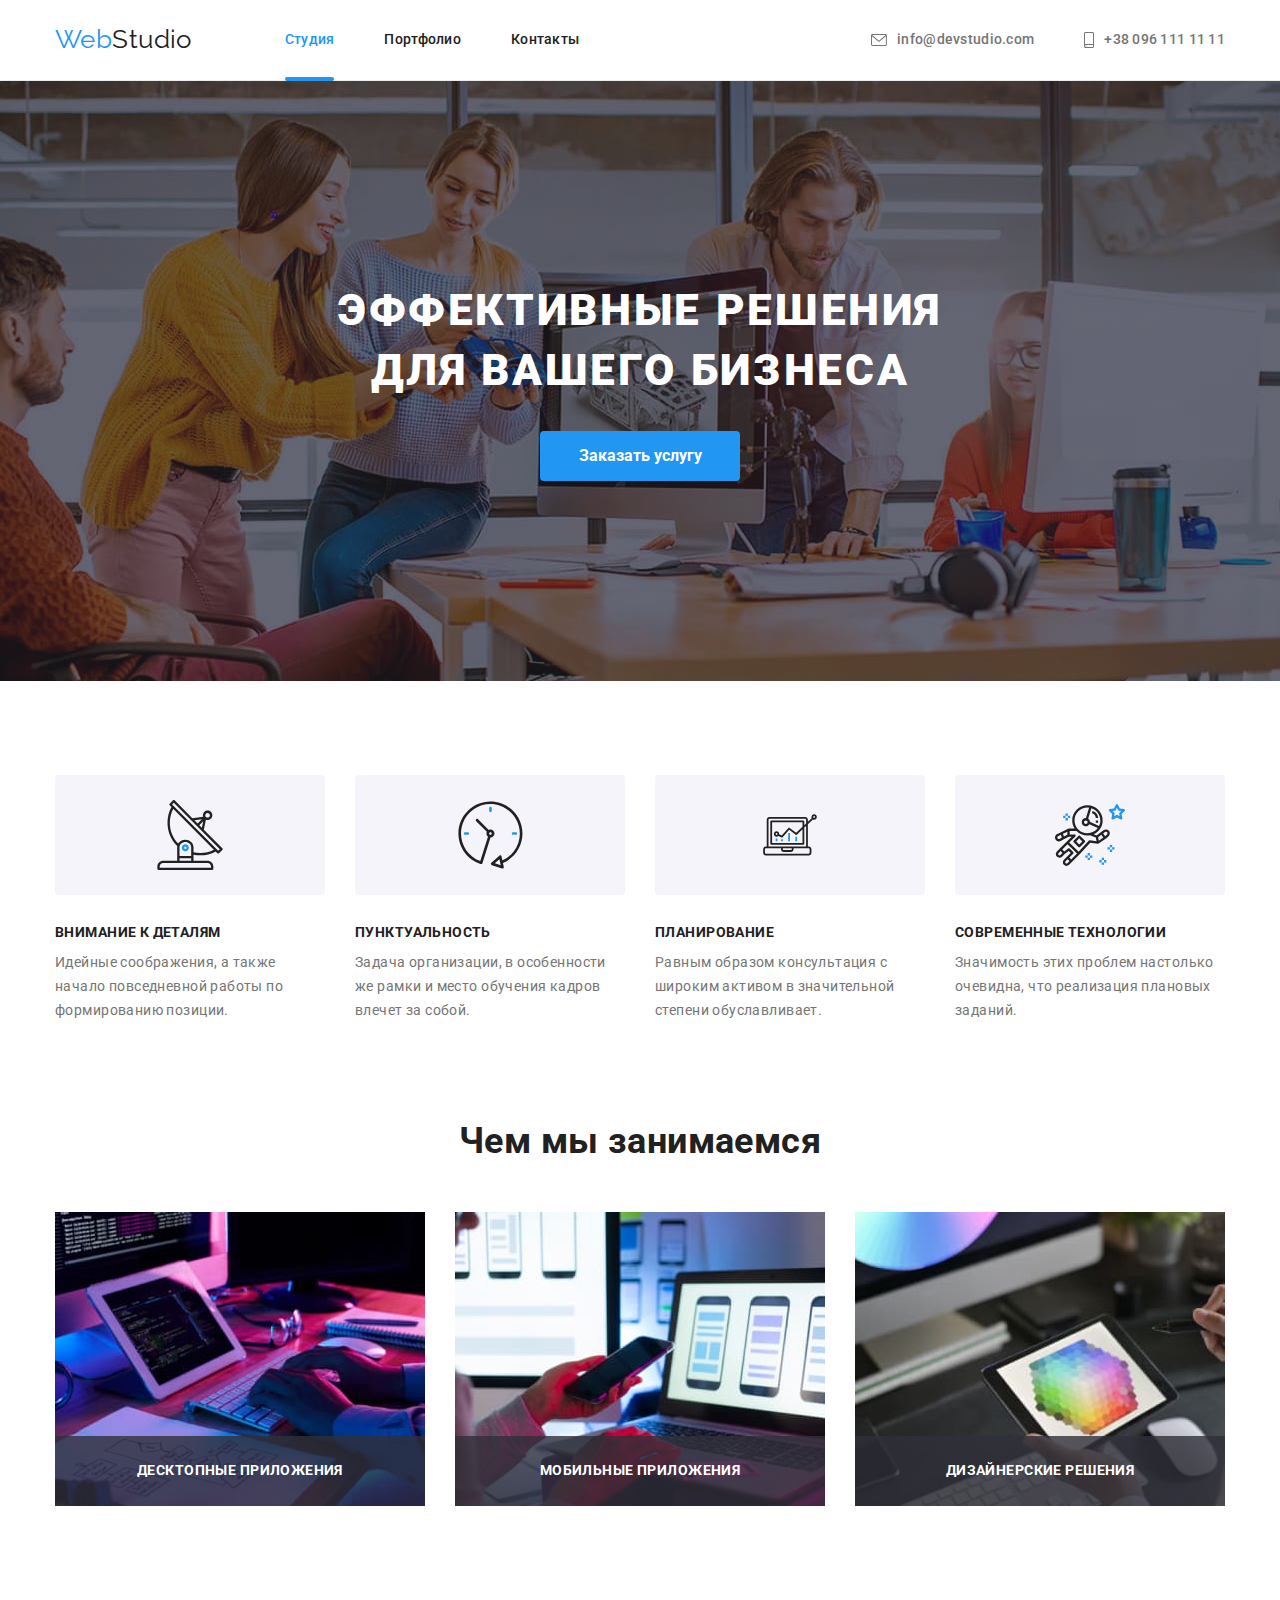
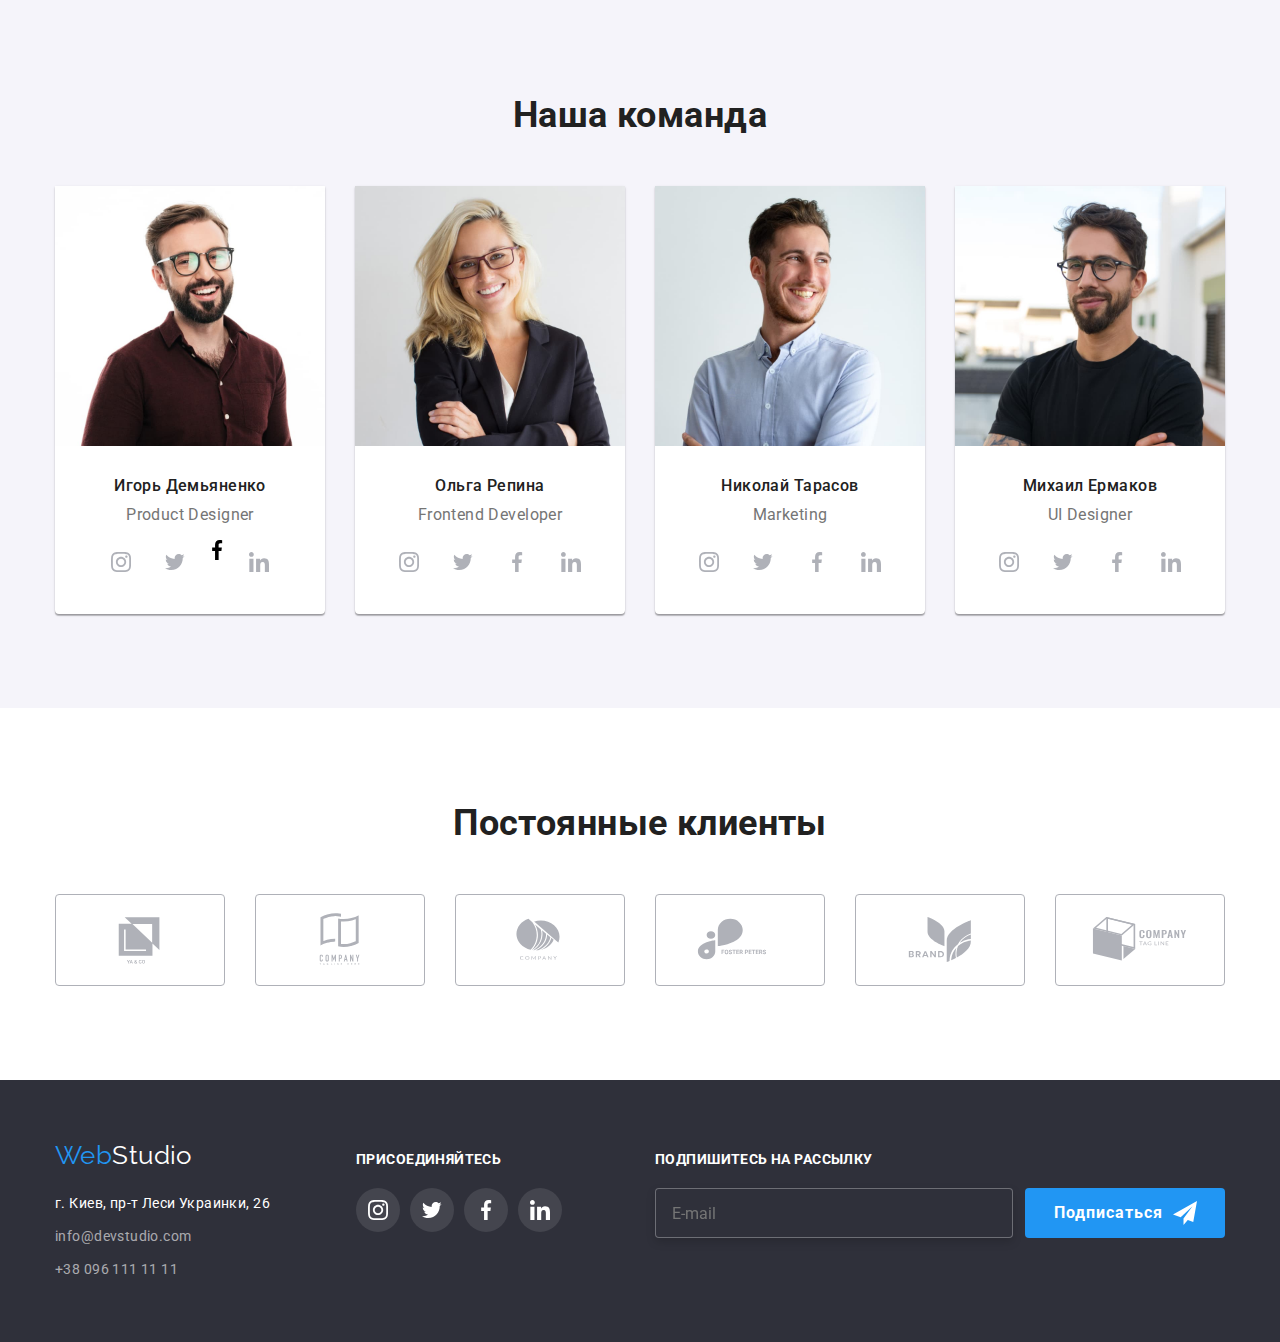
==== commit 2ea89d44: "homework7-4" ====
--- a/index.html
+++ b/index.html
@@ -18,7 +18,7 @@
             <nav>
                 <a class="logo" href="#"><span class="logo__blue">Web</span>Studio</a>
                 <ul class="site-nav">
-                    <li class="site-nav__item"><a class="site-nav__link current" href="index.html">Студия</a></li>
+                    <li class="site-nav__item"><a class="site-nav__link site-nav__link--current" href="index.html">Студия</a></li>
                     <li class="site-nav__item"><a class="site-nav__link" href="portfolio.html">Портфолио</a></li>
                     <li class="site-nav__item"><a class="site-nav__link" href="#">Контакты</a></li>
                 </ul>
@@ -44,10 +44,10 @@
     </header>
     <main>
         <!-- Секция Герой -->
-        <section class="hero-section">
+        <section class="section section__hero">
             <div class="container">
-                <h1 class="hero-title">Эффективные решения для вашего бизнеса</h1>
-                <button class="hero-button" type="button" data-modal-open>Заказать услугу</button>
+                <h1 class="hero__title">Эффективные решения для вашего бизнеса</h1>
+                <button class="hero__button" type="button" data-modal-open>Заказать услугу</button>
             </div>
         </section>
         <!-- Секция профиль -->
@@ -310,11 +310,11 @@
         </section>
     </main>
     <!-- Футер -->
-    <footer class="footer-container">
+    <footer class="section__footer">
         <div class="container">
             <div class="footer">
                 <div class="footer-contacts">
-                    <a class="footer__logo" href="#"><span class="logo__blue">Web</span><span class="logo__white">Studio</span></a>
+                    <a class="footer-logo" href="#"><span class="logo__blue">Web</span><span class="footer-logo__white">Studio</span></a>
                     <address>
                         <ul>
                             <li class="footer__item"><a class="footer__address" href="https://goo.gl/maps/HXGFn4gWA6E6knC27">г. Киев, пр-т Леси Украинки, 26</a></li>
@@ -406,7 +406,7 @@
                     <input class="checkbox visually-hidden" type="checkbox" name="policy" id="policy"/>
                     <label class="policy" for="policy">
                         <span class="modal__svg">
-                            <svg class="modal__icon" width="16" height="15" >
+                            <svg class="modal__chek" width="16" height="15" >
                                 <use href="./images/new-sprite.svg#icon-check"></use>
                             </svg>
                         </span>
--- a/css/styles.css
+++ b/css/styles.css
@@ -88,13 +88,7 @@
     margin-left: 0;
 }
 .logo__blue{
-    font-family: Raleway,sans-serif;
-    font-size: 26px;
-    line-height: 1.19;
-    text-decoration: none;
     color:var(--accent-color);
-    padding-top: 24px;
-    padding-bottom: 25px;
 }
 
 .site-nav{
@@ -134,11 +128,11 @@
     padding-bottom: 32px;
 }
 
-.current{
+.site-nav__link--current{
     color: var(--accent-color);
 }
 
-.current::after{
+.site-nav__link--current::after{
     position: absolute;
     display: block;
     content: "";
@@ -192,7 +186,7 @@
 
 /* Hero styles */
 
-.hero-section{
+.section__hero{
     text-align: center;
     background-image: linear-gradient(rgba(47, 48, 58, 0.4), rgba(47, 48, 58, 0.4)), url(../images/background.jpg);
     background-repeat: no-repeat;
@@ -201,9 +195,10 @@
     padding: 200px 0;
     margin: 0 auto;
     max-width: 1600px;
-}
-
-.hero-title{
+    min-height: 600px;
+}
+
+.hero__title{
     font-weight: 900;
     font-size: 44px;
     line-height: 1.36;
@@ -216,11 +211,12 @@
     margin-left: auto;
     margin-right: auto;
     margin-bottom: 30px;
-}
-
-.hero-button,
-.hero-button:hover,
-.hero-button:focus{
+    margin-top: 106px;
+}
+
+.hero__button,
+.hero__button:hover,
+.hero__button:focus{
     font-family: inherit;
     font-weight: 700;
     font-size: 16px;
@@ -246,11 +242,6 @@
     padding: 94px 0 94px 0;
 }
 
-.features-container{
-    width: 1200px;
-    margin: 0;
-}
-
 .features{
     display: flex;
 }
@@ -486,27 +477,23 @@
 
 /* Footer styles */
 
-.footer{
-    display: flex;
-}
-
-.footer-content{
-    display: flex;
-    align-items: baseline;
-}
-
-.footer-container{
+.section__footer{
     background-color: var(--hero-background-color);
     padding: 60px 0;
     max-width: 1600px;
     margin: auto;
 }
 
+.footer{
+    display: flex;
+    align-items: baseline;
+}
+
 .footer-contacts{
     flex-grow: 1;
 }
 
-.footer__logo{
+.footer-logo{
     font-family: Raleway,sans-serif;
     font-size: 26px;
     line-height: 1.19;
@@ -515,11 +502,7 @@
 }
 
 
-.logo__white{
-    font-family: Raleway,sans-serif;
-    font-size: 26px;
-    line-height: 1.19;
-    text-decoration: none;
+.footer-logo__white{
     color:var(--primary-white-color);
 }
 
@@ -844,7 +827,7 @@
     color: var(--primary-text-color);
 }
 
-.checkbox:checked + .policy .modal__svg{
+.checkbox:checked + .policy .modal__chek{
     background: var(--accent-color);
     border: 0;
 }
@@ -856,7 +839,7 @@
     text-align: center;
 }
 
-.modal__svg{
+.modal__chek{
     width: 16px;
     height: 15px;
     display: flex;
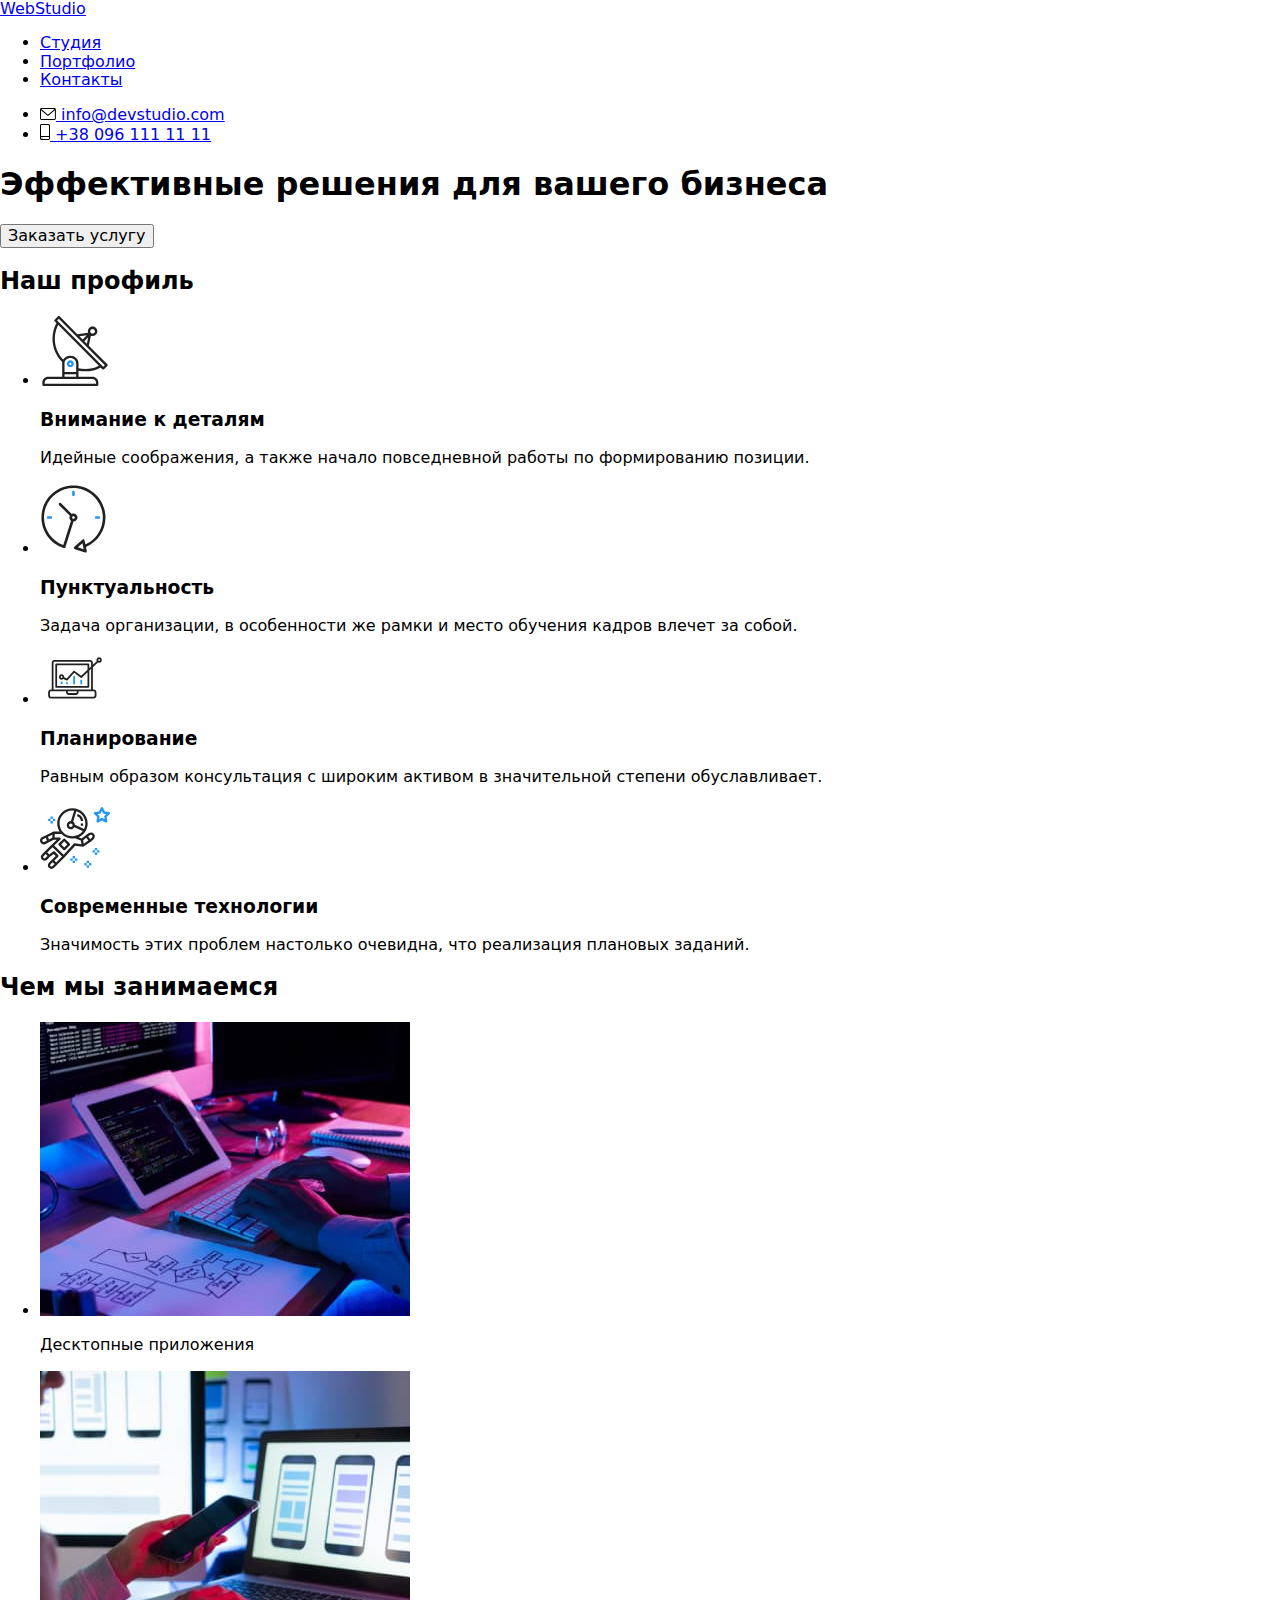
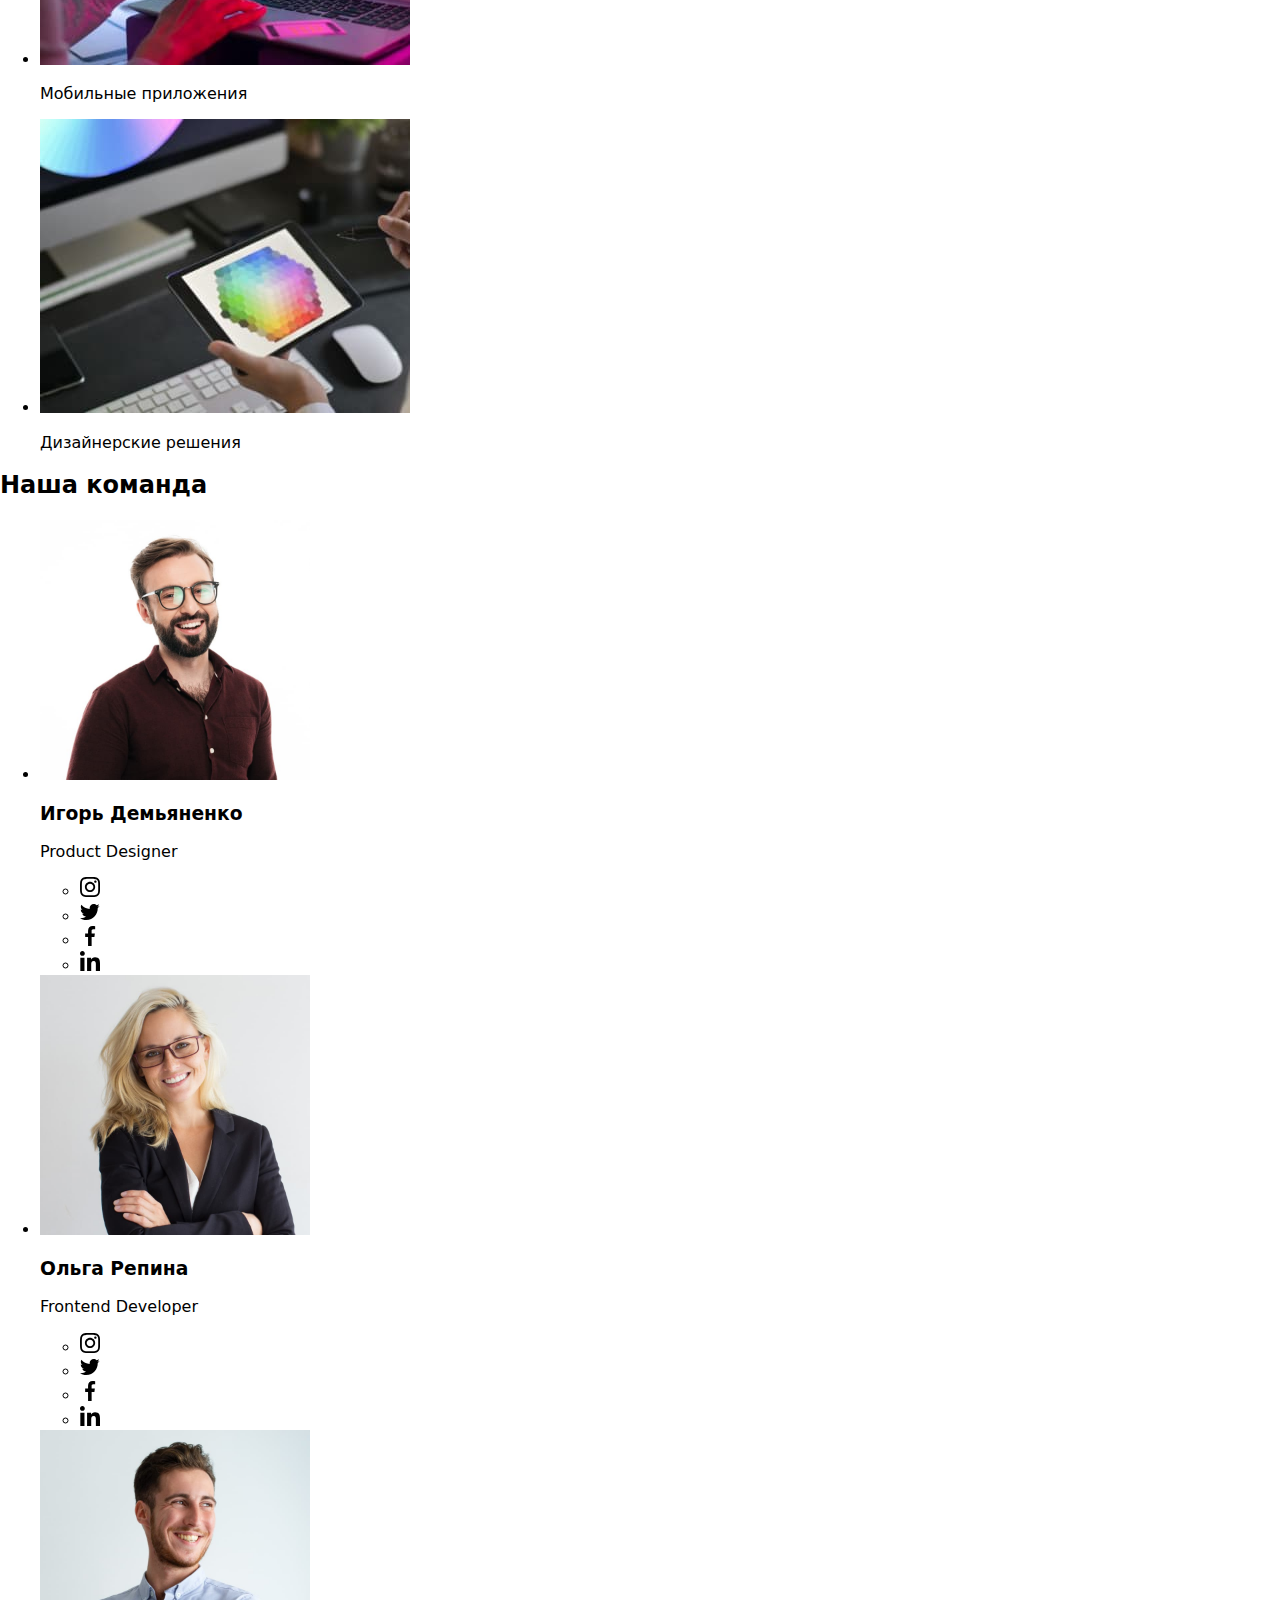
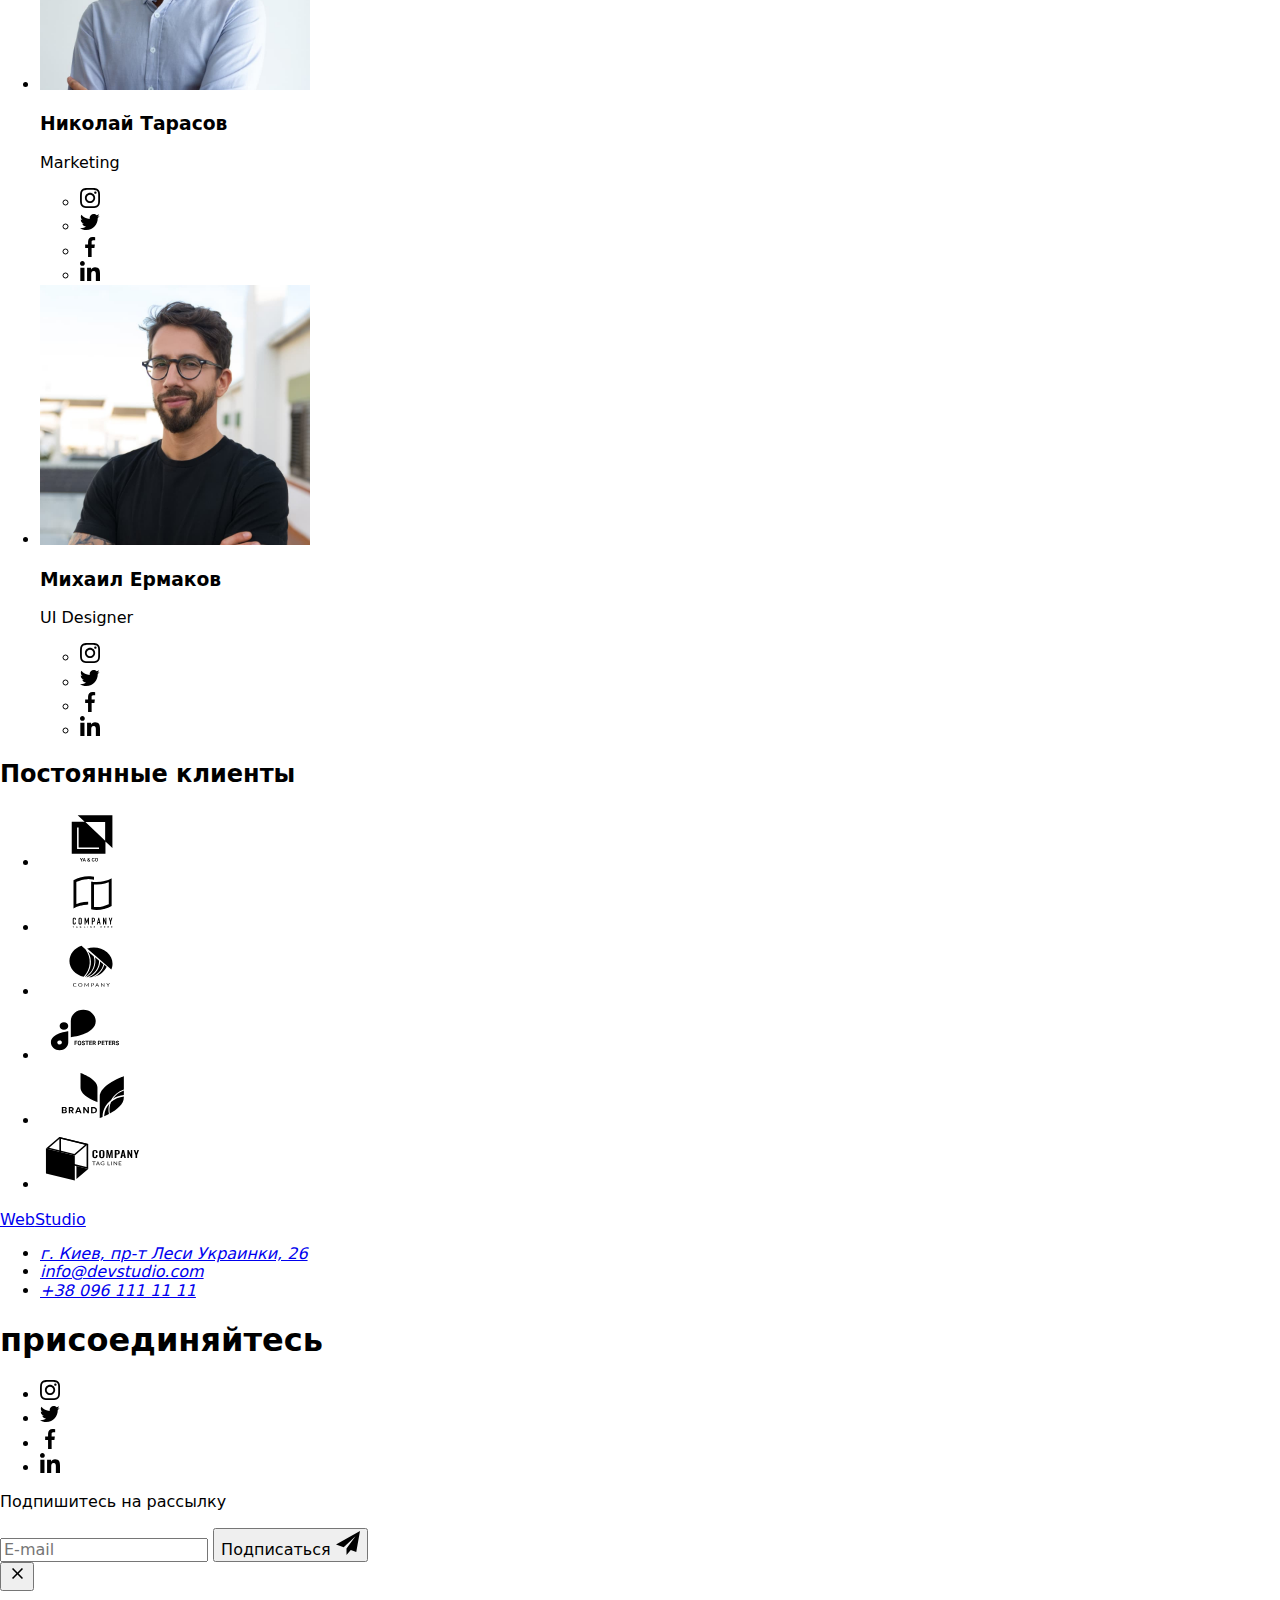
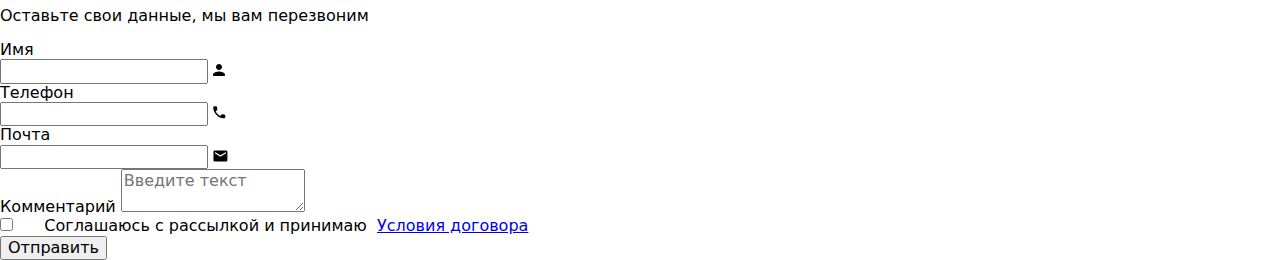
==== commit d98f0932: "homework7-6" ====
--- a/index.html
+++ b/index.html
@@ -9,12 +9,12 @@
     <link href="https://fonts.googleapis.com/css2?family=Raleway:wght@700&family=Roboto:wght@400;500;700;900&display=swap" rel="stylesheet"> 
     <title>Студия</title>
     <link rel="stylesheet" href="https://cdnjs.cloudflare.com/ajax/libs/modern-normalize/1.0.0/modern-normalize.min.css"  />
-    <link rel="stylesheet" href="./css/styles.css" />
+    <link rel="stylesheet" href="./css/main.min.css" />
 </head>
 <body>
     <!-- Хедер -->
-    <header class="header-container">
-        <div class="container">
+    <header class="header">
+        <div class="container header__container">
             <nav>
                 <a class="logo" href="#"><span class="logo__blue">Web</span>Studio</a>
                 <ul class="site-nav">
@@ -87,9 +87,9 @@
             </div>
         </section>
         <!-- Секция чем мы занимаемся -->
-        <section class="section our-profile__section">
+        <section class="section section--without-padding-top">
             <div class="container">
-                <h2 class="our-profile__second-title">Чем мы занимаемся</h2>
+                <h2 class="section__title">Чем мы занимаемся</h2>
                 <ul class="our-profile">
                     <li class="our-profile__images"><img  src="./images/coding.jpg"  alt="Разработчик набирает код"  width="370"/>
                         <p class="our-profile__text">Десктопные приложения</p>
@@ -104,14 +104,14 @@
             </div>
         </section>
         <!-- Секция команда -->
-        <section class="section our-team__section">
+        <section class="section section--dark-background">
             <div class="container">
-                <h2 class="our-team__title">Наша команда</h2>
+                <h2 class="section__title">Наша команда</h2>
                 <ul class="our-team">
                     <li class="our-team__item">
                         <img src="./images/product-designer.jpg" alt="Дизайнер продукта" width="270"/>
-                        <div class="our-team__item-inscription">
-                            <h3 class="our-team__item-title">Игорь Демьяненко</h3>
+                        <div class="our-team__inscription">
+                            <h3 class="our-team__title">Игорь Демьяненко</h3>
                             <p class="our-team__text">Product Designer</p>
                             <ul class="social-media">
                                 <li class="social-media__item">
@@ -147,8 +147,8 @@
                     </li>
                     <li class="our-team__item">
                         <img src="./images/frontend-developer.jpg" alt="Фронтенд-разработчик" width="270"/>
-                        <div class="our-team__item-inscription">
-                            <h3 class="our-team__item-title">Ольга Репина</h3>
+                        <div class="our-team__inscription">
+                            <h3 class="our-team__title">Ольга Репина</h3>
                             <p class="our-team__text">Frontend Developer</p>
                             <ul class="social-media">
                                 <li class="social-media__item">
@@ -184,8 +184,8 @@
                     </li>
                     <li class="our-team__item">
                         <img src="./images/marketing.jpg" alt="Маркетолог" width="270"/>
-                        <div class="our-team__item-inscription">
-                            <h3 class="our-team__item-title">Николай Тарасов</h3>
+                        <div class="our-team__inscription">
+                            <h3 class="our-team__title">Николай Тарасов</h3>
                             <p class="our-team__text">Marketing</p>
                             <ul class="social-media">
                                 <li class="social-media__item">
@@ -221,8 +221,8 @@
                     </li>
                     <li class="our-team__item">
                         <img src="./images/ui-designer.jpg" alt="Дизайнер пользовательского интерфейса" width="270"/>
-                        <div class="our-team__item-inscription">
-                            <h3 class="our-team__item-title">Михаил Ермаков</h3>
+                        <div class="our-team__inscription">
+                            <h3 class="our-team__title">Михаил Ермаков</h3>
                             <p class="our-team__text">UI Designer</p>
                             <ul class="social-media">
                                 <li class="social-media__item">
@@ -261,7 +261,7 @@
         </section>
         <section class="section">
             <div class="container">
-                <h2 class="regular-customers__title">Постоянные клиенты</h2>
+                <h2 class="section__title">Постоянные клиенты</h2>
                 <ul class="regular-customers">
                     <li class="regular-customers__item">
                         <a class="regular-customers__link" href="#">
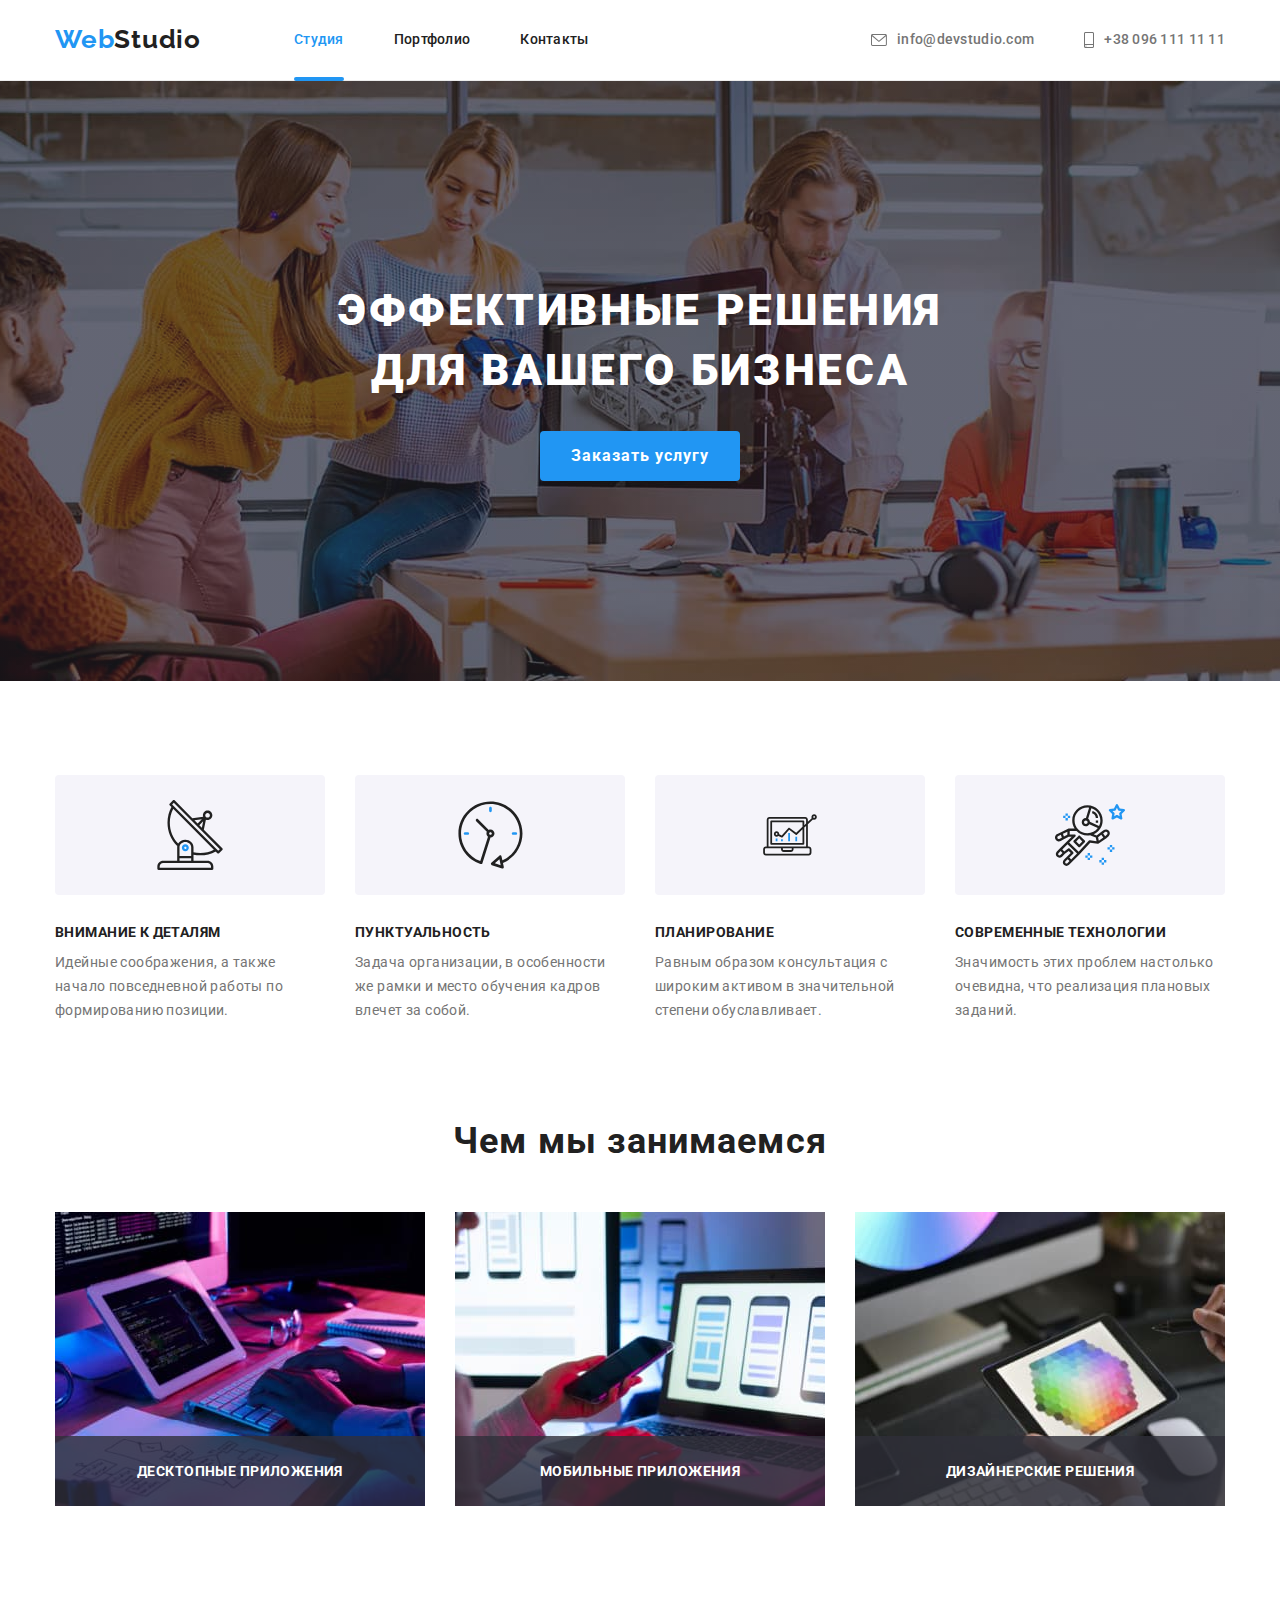
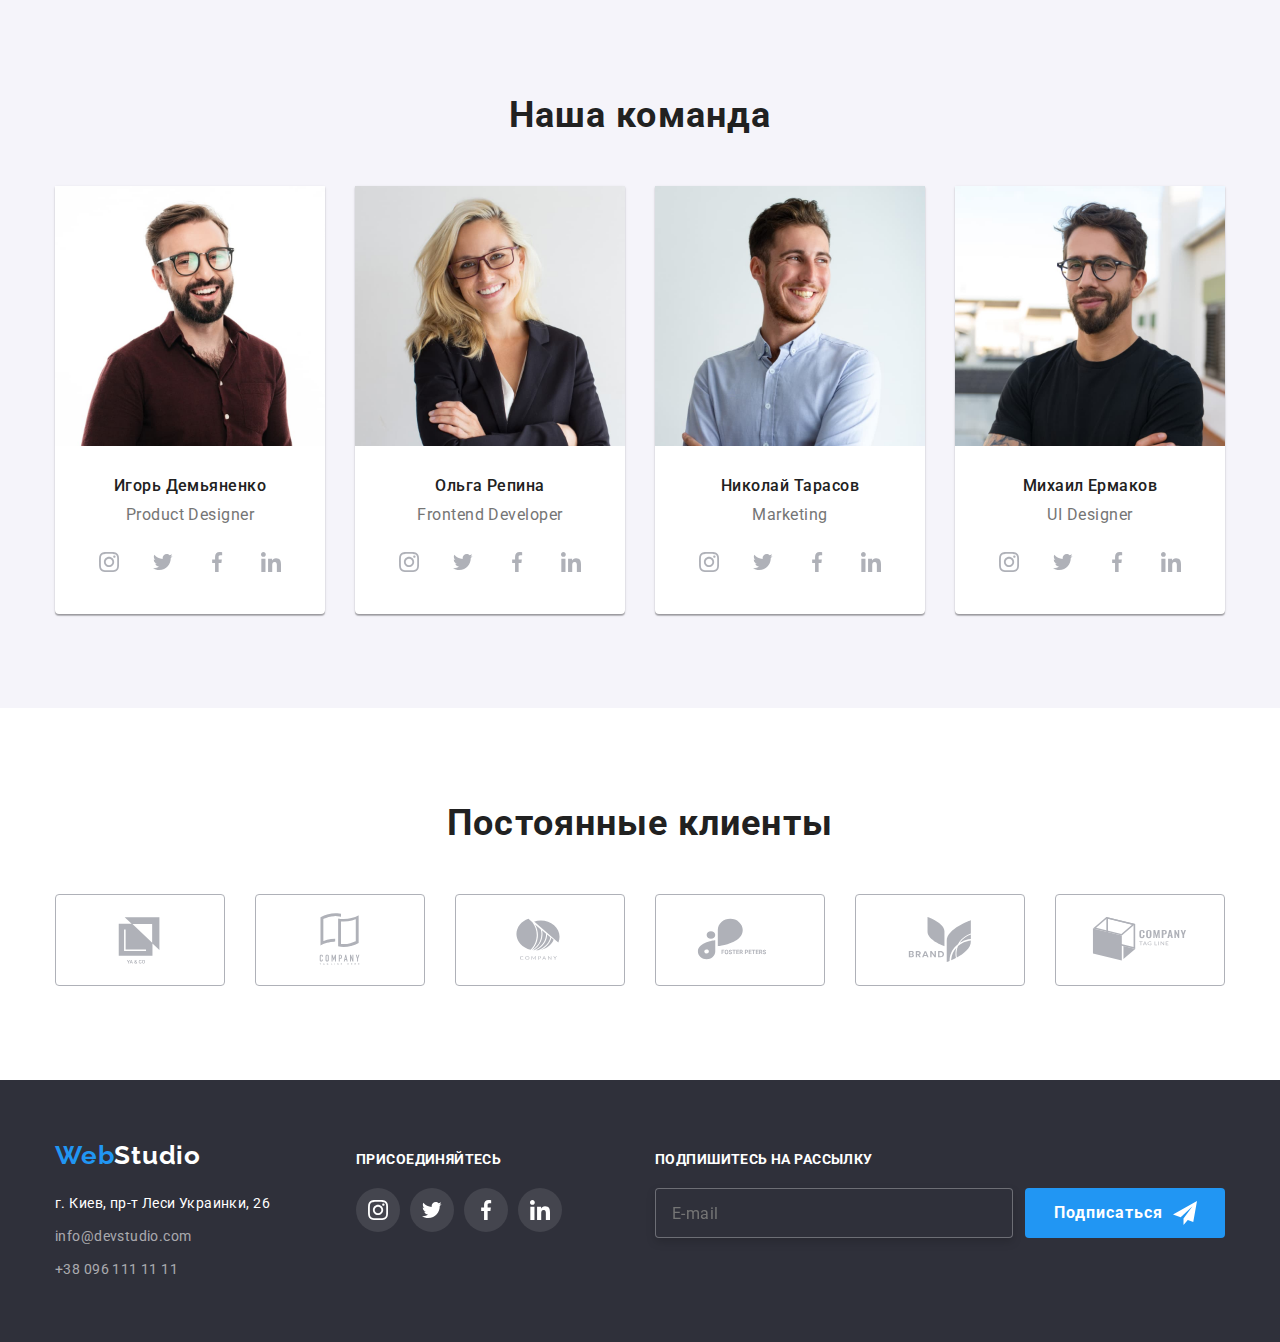
==== commit 63bcf78a: "homework7-9" ====
--- a/index.html
+++ b/index.html
@@ -129,7 +129,7 @@
                                     </a>
                                 </li>
                                 <li class="social-media__item">
-                                    <a class="social-media-link" href="#">
+                                    <a class="social-media__link" href="#">
                                         <svg width="20" height="20" >
                                             <use href="./images/new-sprite.svg#icon-facebook"></use>
                                         </svg> 
--- a/css/main.min.css
+++ b/css/main.min.css
@@ -0,0 +1,2 @@
+.modal__button,.features__icon,.footer-social-media__link,.modal-window__close,.modal__agreement,.policy,.modal__chek,.our-profile__text,.social-media,.social-media__link,.regular-customers,.regular-customers__item,.regular-customers__link{display:flex;align-items:center;justify-content:center}.hero__button,.hero__button:hover,.hero__button:focus,.modal__button,.subscribe__button,.portfolio-menu__button{text-align:center;cursor:pointer;border-style:none;border-radius:4px}.portfolio-menu__button,.backdrop,.footer__link,.footer-social-media__link,.site-nav__link,.contacts__link,.modal-window,.modal-window__close-icon,.modal__field,.textarea,.social-media__link,.regular-customers__item,.regular-customers__link,.subscribe__input,.portfolio__link,.portfolio__overlay-text{transition-duration:250ms;transition-timing-function:cubic-bezier(0.4, 0, 0.2, 1)}.hero__button,.hero__button:hover,.hero__button:focus,.modal__button,.subscribe__button{width:200px;height:50px}:root{--primary-text-color: #757575;--title-text-color: #212121;--contacts-text-color: rgba(255,255,255,0.6);--accent-color: #2196f3;--primary-white-color: #ffffff;--button-backgroung-color: #f5f4fa;--hero-background-color: #2f303a;--main-background-color: #ffffff;--main-icon-color:#afb1b8}.visually-hidden{position:absolute;clip:rect(0 0 0 0);width:1px;height:1px;margin:-1px;border:0;padding:0;overflow:hidden}img{display:block;max-width:100%;height:auto}nav{display:flex;align-items:center}address{font-style:normal;margin-top:20px}ul{padding:0;margin:0;list-style:none}h1,h2,h3,p{margin:0}body{font-family:Roboto,sans-serif;font-size:14px;font-weight:400;line-height:1.71;letter-spacing:.03em;color:var(--primary-text-color);background:var(--main-background-color)}.hero__button{font-size:16px;font-weight:700;line-height:1.88;letter-spacing:.06em;font-family:inherit;color:var(--primary-white-color);background-color:var(--accent-color);display:block;padding-top:10px;padding-bottom:10px;margin:0 0 0 485px}.hero__button:hover,.hero__button:focus{font-size:16px;font-weight:700;line-height:1.88;letter-spacing:.06em;font-family:inherit;color:var(--primary-white-color);background-color:var(--accent-color);display:block;padding-top:10px;padding-bottom:10px;margin:0 0 0 485px}.modal__button{font-size:16px;font-weight:700;line-height:1.88;letter-spacing:.06em;color:var(--primary-white-color);background-color:#188CE8;box-shadow:0px 4px 4px rgba(0,0,0,0.15);margin-top:30px;margin-left:124px;outline:none}.subscribe__button{font-size:16px;font-weight:700;line-height:1.88;letter-spacing:.06em;font-family:inherit;font-style:normal;display:flex;align-items:center;color:var(--primary-white-color);fill:white;background-color:var(--accent-color);padding:10px 28px 10px 29px}.portfolio-menu__button{font-size:16px;font-weight:500;line-height:1.63;letter-spacing:.06em;padding:6px 22px;font-family:inherit;font-style:normal;text-decoration:none;list-style:none;color:var(--title-text-color);background-color:var(--button-backgroung-color);min-width:73px;transition-property:background-color, box-shadow, color}.portfolio-menu__button:hover,.portfolio-menu__button:focus{color:var(--primary-white-color);background-color:var(--accent-color);box-shadow:0px 3px 1px rgba(0,0,0,0.1),0px 1px 2px rgba(0,0,0,0.08),0px 2px 2px rgba(0,0,0,0.12)}.container{width:1200px;margin-left:auto;margin-right:auto;padding-left:15px;padding-right:15px}.header{max-width:1600px;margin:auto;border-bottom:1px solid #ECECEC;display:flex;align-items:center}.section__hero{text-align:center;background-image:linear-gradient(rgba(47,48,58,0.4), rgba(47,48,58,0.4)),url(../images/background.jpg);background-repeat:no-repeat;background-position:center;background-size:cover;padding:200px 0;margin:0 auto;max-width:1600px;min-height:600px}.section{padding:94px 0 94px 0}.section--without-padding-top{padding-top:0}.section__title{font-size:36px;font-weight:700;line-height:1.17;letter-spacing:.03em;text-align:center;color:var(--title-text-color);margin-bottom:50px}.section--dark-background{max-width:1600px;margin:0 auto;background-color:var(--button-backgroung-color)}.section__footer{background-color:var(--hero-background-color);padding:60px 0;max-width:1600px;margin:auto}.backdrop{position:fixed;top:0;left:0;background-color:rgba(0,0,0,0.2);width:100vw;height:100vh;opacity:1;scale:1.2;transition-property:opacity, visibility;visibility:visible}.backdrop.is-hidden{visibility:hidden;opacity:0;pointer-events:none}.features{display:flex}.features__icon{height:120px;margin-bottom:30px;background-color:var(--button-backgroung-color);border-radius:4px}.features__item{width:270px;margin-left:30px}.features__item:first-child{margin-left:0px}.features__title{font-size:14px;font-weight:700;line-height:1.14;letter-spacing:.03em;text-align:left;text-transform:uppercase;color:var(--title-text-color);list-style:none;margin-bottom:10px;padding:0}.features__text{text-align:left;height:75px;padding:0}.footer{display:flex;align-items:baseline}.footer-contacts{flex-grow:1}.footer-logo{font-size:26px;font-weight:700;line-height:1.19;letter-spacing:.03em;font-family:Raleway,sans-serif;text-decoration:none;color:var(--title-text-color)}.footer-logo__white{color:var(--primary-white-color)}.footer__item:not(:last-child){margin-bottom:9px}.footer__address{text-decoration:none;color:var(--main-background-color)}.footer__link{text-decoration:none;color:rgba(255,255,255,0.6);transition-property:color}.footer__link :hover,.footer__link:focus{color:var(--accent-color)}.footer__title{font-size:14px;font-weight:700;line-height:1.14;letter-spacing:.03em;font-style:normal;text-transform:uppercase;color:var(--main-background-color)}.footer__icons{margin-left:70px}.footer-social-media{display:flex;justify-content:flex-start;margin-top:20px}.footer-social-media__item:not(:last-child){margin-right:10px}.footer-social-media__link{width:44px;height:44px;border-radius:50%;fill:var(--primary-white-color);background-color:rgba(255,255,255,0.1);transition-property:background-color}.footer-social-media__link:hover,.footer-social-media__link:focus{background-color:var(--accent-color)}.logo{font-size:26px;font-weight:700;line-height:1.19;letter-spacing:.03em;font-family:Raleway,sans-serif;text-decoration:none;color:var(--title-text-color);padding-top:24px;padding-bottom:25px;margin-right:93px;margin-left:0}.logo__blue{color:var(--accent-color)}.site-nav{display:flex}.site-nav__item{margin-right:50px}.site-nav__item:last-child{margin-right:0}.site-nav__link{font-size:14px;font-weight:500;line-height:1.14;letter-spacing:.02em;position:relative;display:block;text-decoration:none;list-style:none;color:var(--title-text-color);transition-property:color}.site-nav__link:hover,.site-nav__link:focus,.site-nav__link:active{color:var(--accent-color)}.site-nav .site-nav__link{padding-top:32px;padding-bottom:32px}.site-nav__link--current{color:var(--accent-color)}.site-nav__link--current::after{position:absolute;display:block;content:"";width:100%;height:4px;bottom:-1px;background-color:#2196f3;border-radius:2px}.contacts{list-style:none;display:flex;align-items:center;margin-left:auto}.contacts__link{font-size:14px;font-weight:500;line-height:1.14;letter-spacing:.02em;text-decoration:none;text-align:center;list-style:none;display:flex;align-items:center;color:var(--primary-text-color);transition-property:color}.contacts__link:hover,.contacts__link:focus{color:var(--accent-color)}.contacts .contacts__link{padding-top:32px;padding-bottom:32px}.contacts .contacts__item+.contacts__item{margin-left:50px}.contacts__icon{fill:currentColor;margin-right:10px}.hero__title{font-size:44px;font-weight:900;line-height:1.36;letter-spacing:.06em;text-transform:uppercase;text-align:center;color:var(--primary-white-color);width:696px;height:120px;margin-left:auto;margin-right:auto;margin-bottom:30px;margin-top:106px}.modal-window{position:absolute;top:50%;left:50%;transform:translate(-50%, -50%) scale(1);width:528px;min-height:581px;background-color:#FFFFFF;border-radius:4px;transition-property:transform;box-shadow:0px 1px 3px rgba(0,0,0,0.12),0px 1px 1px rgba(0,0,0,0.14),0px 2px 1px rgba(0,0,0,0.2);padding:40px}.backdrop.is-hidden .modal-window{transform:translate(-50%, -50%) scale(1.15)}.modal-window__close{padding:0;box-sizing:border-box;position:absolute;width:30px;height:30px;right:8px;top:8px;background:transparent;border:1px solid rgba(0,0,0,0.1);border-radius:50%;cursor:pointer}.modal-window__close-icon{transition-property:fill}.modal-window__close-icon:hover{fill:var(--accent-color)}.modal__title{font-size:20px;font-weight:700;line-height:1.15;letter-spacing:.03em;font-style:normal;text-align:center;color:var(--title-text-color);margin-bottom:12px}.modal__label{font-size:12px;font-weight:400;line-height:1.17;letter-spacing:.01em;display:block;margin:0 0 4px 0;font-style:normal;color:#757575}.modal__field{position:relative;margin-bottom:10px;transition-property:color, fill;outline:none}.modal__icon{fill:var(--title-text-color);position:absolute;top:50%;left:15px;transform:translateY(-50%)}.modal__input:focus+.modal__icon{fill:#2196f3}.modal__input{width:448px;height:40px;border:1px solid rgba(33,33,33,0.2);box-sizing:border-box;border-radius:4px;outline:none;padding-left:42px}.modal__input:focus{border-color:var(--accent-color)}.modal__field:focus>svg{fill:#2196f3}.textarea__label{font-size:12px;font-weight:400;line-height:1.17;letter-spacing:.01em;margin-bottom:4px;font-style:normal;color:var(--primary-text-color)}.textarea__label::placeholder{font-size:12px;font-weight:400;line-height:1.17;letter-spacing:.01em;font-style:normal;color:rgba(117,117,117,0.5)}.textarea{font-size:12px;font-weight:400;line-height:1.17;letter-spacing:.01em;width:448px;height:120px;border:1px solid rgba(33,33,33,0.2);box-sizing:border-box;border-radius:4px;font-style:normal;color:rgba(117,117,117,0.5);transition-property:border-color;padding:12px 16px;resize:none;outline:none}.textarea:focus{border-color:var(--accent-color)}.modal__agreement{margin-top:20px}.checkbox{font-size:14px;font-weight:400;line-height:1.71;letter-spacing:.03em;font-style:normal;text-align:center;list-style:none;color:var(--primary-text-color)}.policy{text-align:center}.modal__chek{width:16px;height:15px;border:2px solid var(--title-text-color);border-radius:2px;margin-left:12px;margin-right:8.38px}.checkbox:checked+.policy .modal__chek{background:var(--accent-color);border:0}.modal__link{font-size:14px;font-weight:400;line-height:1.71;letter-spacing:.03em;display:flex;align-items:center;font-style:normal;text-align:center;list-style:none;color:var(--accent-color)}.our-profile{display:flex}.our-profile__images{position:relative;margin-right:30px;padding:0 0 0 0}.our-profile__images:last-child{margin-right:0}.our-profile__text{font-size:14px;font-weight:700;line-height:1.17;letter-spacing:.03em;position:absolute;bottom:0;width:100%;height:70px;text-align:center;text-transform:uppercase;color:var(--primary-white-color);background-color:rgba(47,48,58,0.8)}.our-team{display:flex}.our-team__item{margin-left:30px;box-shadow:0px 1px 3px rgba(0,0,0,0.12),0px 1px 1px rgba(0,0,0,0.14),0px 2px 1px rgba(0,0,0,0.2);border-radius:0px 0px 4px 4px;background:#FFFFFF}.our-team__item:first-child{margin-left:0px}.our-team__inscription{padding:30px 0 30px}.our-team__title{font-size:16px;font-weight:500;line-height:1.19;letter-spacing:.03em;text-align:center;list-style:none;color:var(--title-text-color);margin-bottom:10px}.our-team__text{font-size:16px;font-weight:400;line-height:1.19;letter-spacing:.03em;text-align:center;margin-bottom:16px}.social-media__item:not(:last-child){margin-right:10px}.social-media__link{width:44px;height:44px;color:var(--main-icon-color);background-color:var(--main-background-color);border-radius:50%;fill:var(--main-icon-color);transition-property:background-color, color, fill}.social-media__link:hover,.social-media__link:focus{color:var(--main-background-color);background-color:var(--accent-color);fill:var(--main-background-color)}.regular-customers__title{font-size:36px;font-weight:700;line-height:1.17;letter-spacing:.03em;text-align:center;color:var(--title-text-color)}.regular-customers{margin-top:50px}.regular-customers__item{width:170px;height:92px;border:1px solid #AFB1B8;box-sizing:border-box;border-radius:4px;cursor:pointer;transition-property:border-color}.regular-customers__item:hover,.regular-customers__item:focus{border-color:var(--accent-color)}.regular-customers__item:not(:last-child){margin-right:30px}.regular-customers__link{width:100%;height:100%;color:var(--main-icon-color);transition-property:color}.regular-customers__link:hover,.regular-customers__link:focus{color:var(--accent-color)}.regular-customers__icon{fill:currentColor}.subscribe{margin-left:93px}.subscribe__form{display:flex;margin-top:20px}.subscribe__title{font-size:14px;font-weight:700;line-height:1.14;letter-spacing:.03em;font-style:normal;text-transform:uppercase;color:var(--primary-white-color)}.subscribe__input{font-size:16px;font-weight:400;line-height:1.25;letter-spacing:.03em;width:358px;height:50px;padding:15px 16px;margin-right:12px;border:1px solid rgba(255,255,255,0.3);box-sizing:border-box;filter:drop-shadow(0px 4px 4px rgba(0,0,0,0.15));border-radius:4px;display:flex;align-items:center;color:rgba(255,255,255,0.6);background-color:var(--hero-background-color);outline:none;transition-property:border-color}.subscribe__input:focus{border-color:var(--accent-color)}.subscribe__button-send{margin-left:10px}.portfolio-menu{display:flex;justify-content:center;margin-bottom:50px}.portfolio-menu__item{margin-right:8px}.portfolio-menu__item:last-child{margin-right:0px}.portfolio{display:flex;flex-wrap:wrap}.portfolio__item{margin-right:30px;margin-bottom:30px}.portfolio__item:nth-child(3n){margin-right:0}.portfolio__item:nth-child(n+7){margin-bottom:0}.portfolio__link{display:block;font-style:normal;text-decoration:none;list-style:none;box-sizing:border-box;width:370px;height:auto;cursor:pointer;transition-property:box-shadow}.portfolio__link:hover,.portfolio__linkfocus{box-shadow:0px 1px 1px rgba(0,0,0,0.12),0px 4px 4px rgba(0,0,0,0.06),1px 4px 6px rgba(0,0,0,0.16)}.portfolio__overlay{position:relative;overflow:hidden}.portfolio__overlay-text{font-size:18px;font-weight:400;line-height:1.56;letter-spacing:.03em;position:absolute;width:100%;height:100%;left:0;top:0;padding:63px 24px;font-style:normal;background-color:var(--accent-color);color:var(--primary-white-color);transform:translateY(100%);transition-property:transform}.portfolio__link:hover .portfolio__overlay-text,.portfolio__link:focus .portfolio__overlay-text{transform:translateY(0)}.portfolio__inscription{padding:20px 24px;border-bottom:1px solid #eeeeee;border-left:1px solid #eeeeee;border-right:1px solid #eeeeee}.portfolio__title{font-size:18px;font-weight:700;line-height:2;letter-spacing:.06em;text-align:left;color:var(--title-text-color)}.portfolio__text{font-size:16px;font-weight:400;line-height:1.88;letter-spacing:.03em;text-align:left;color:var(--primary-text-color);padding-top:4px}
+/*# sourceMappingURL=main.min.css.map */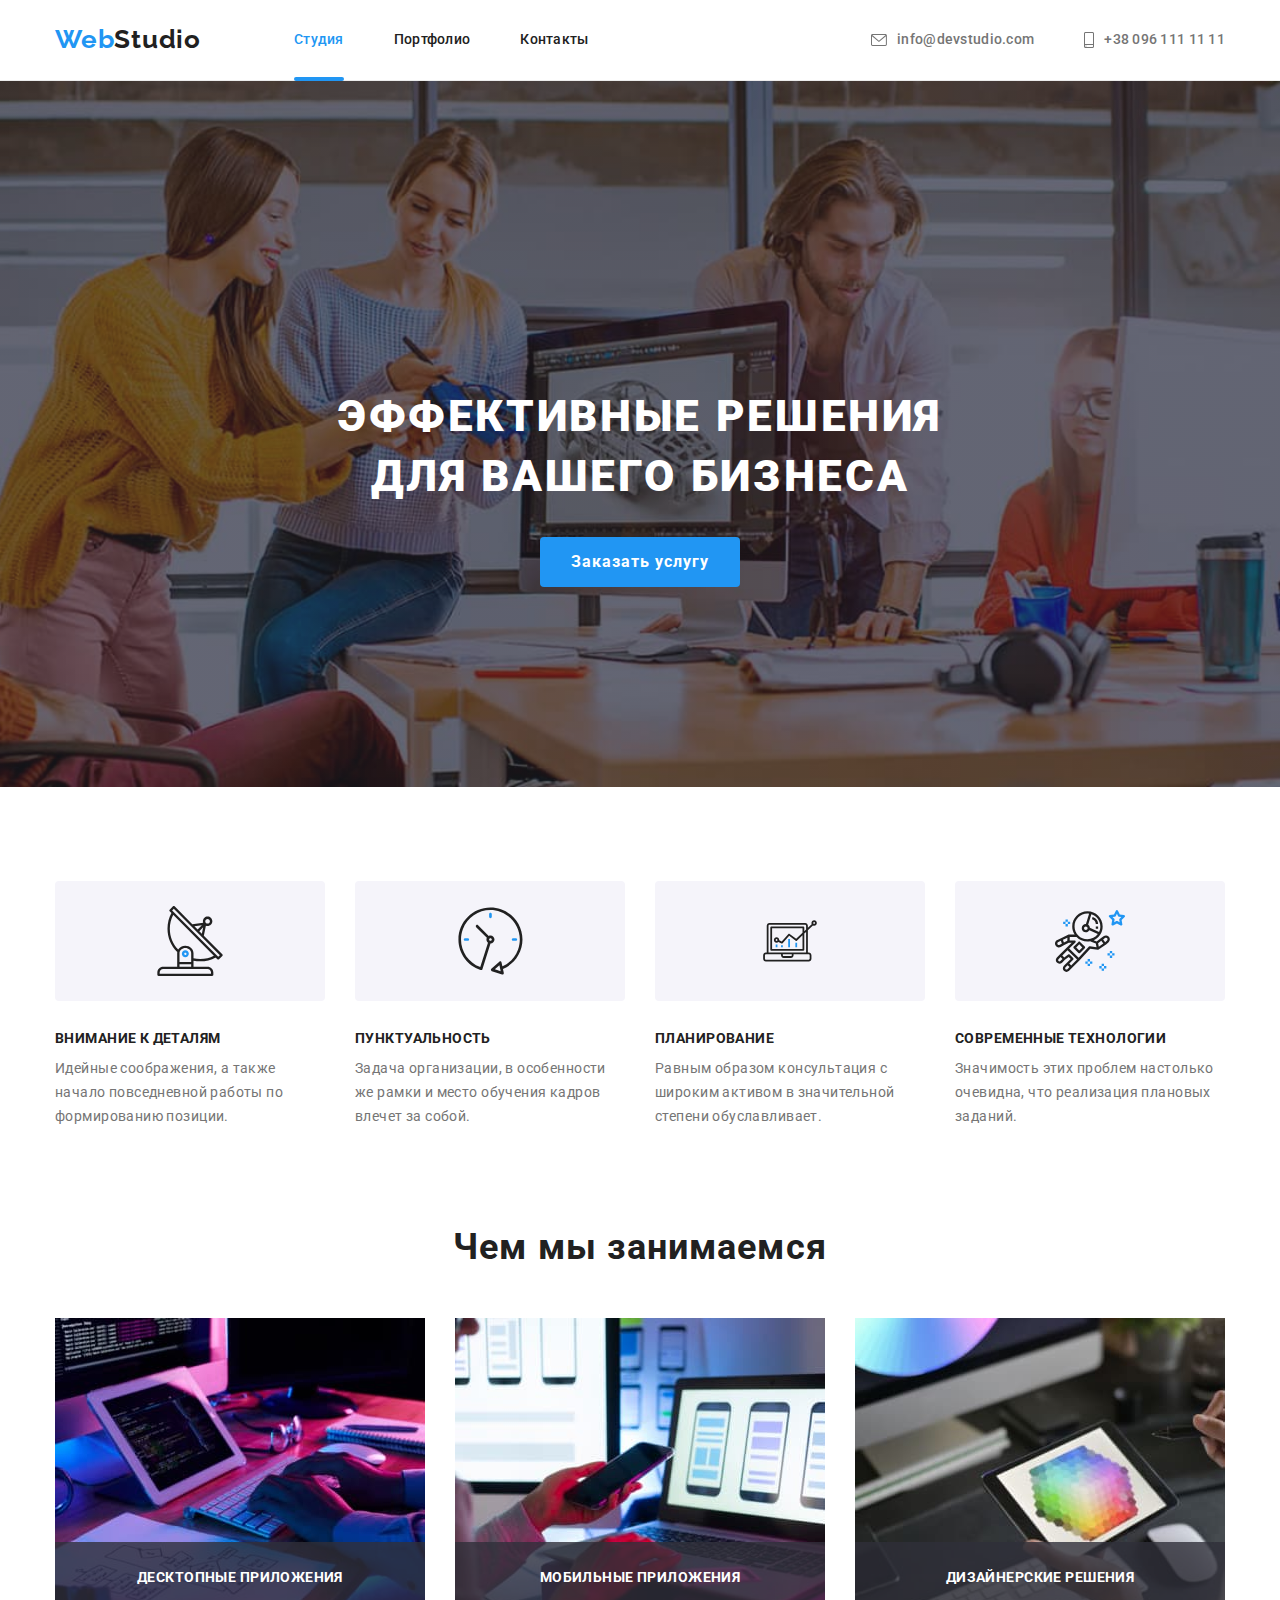
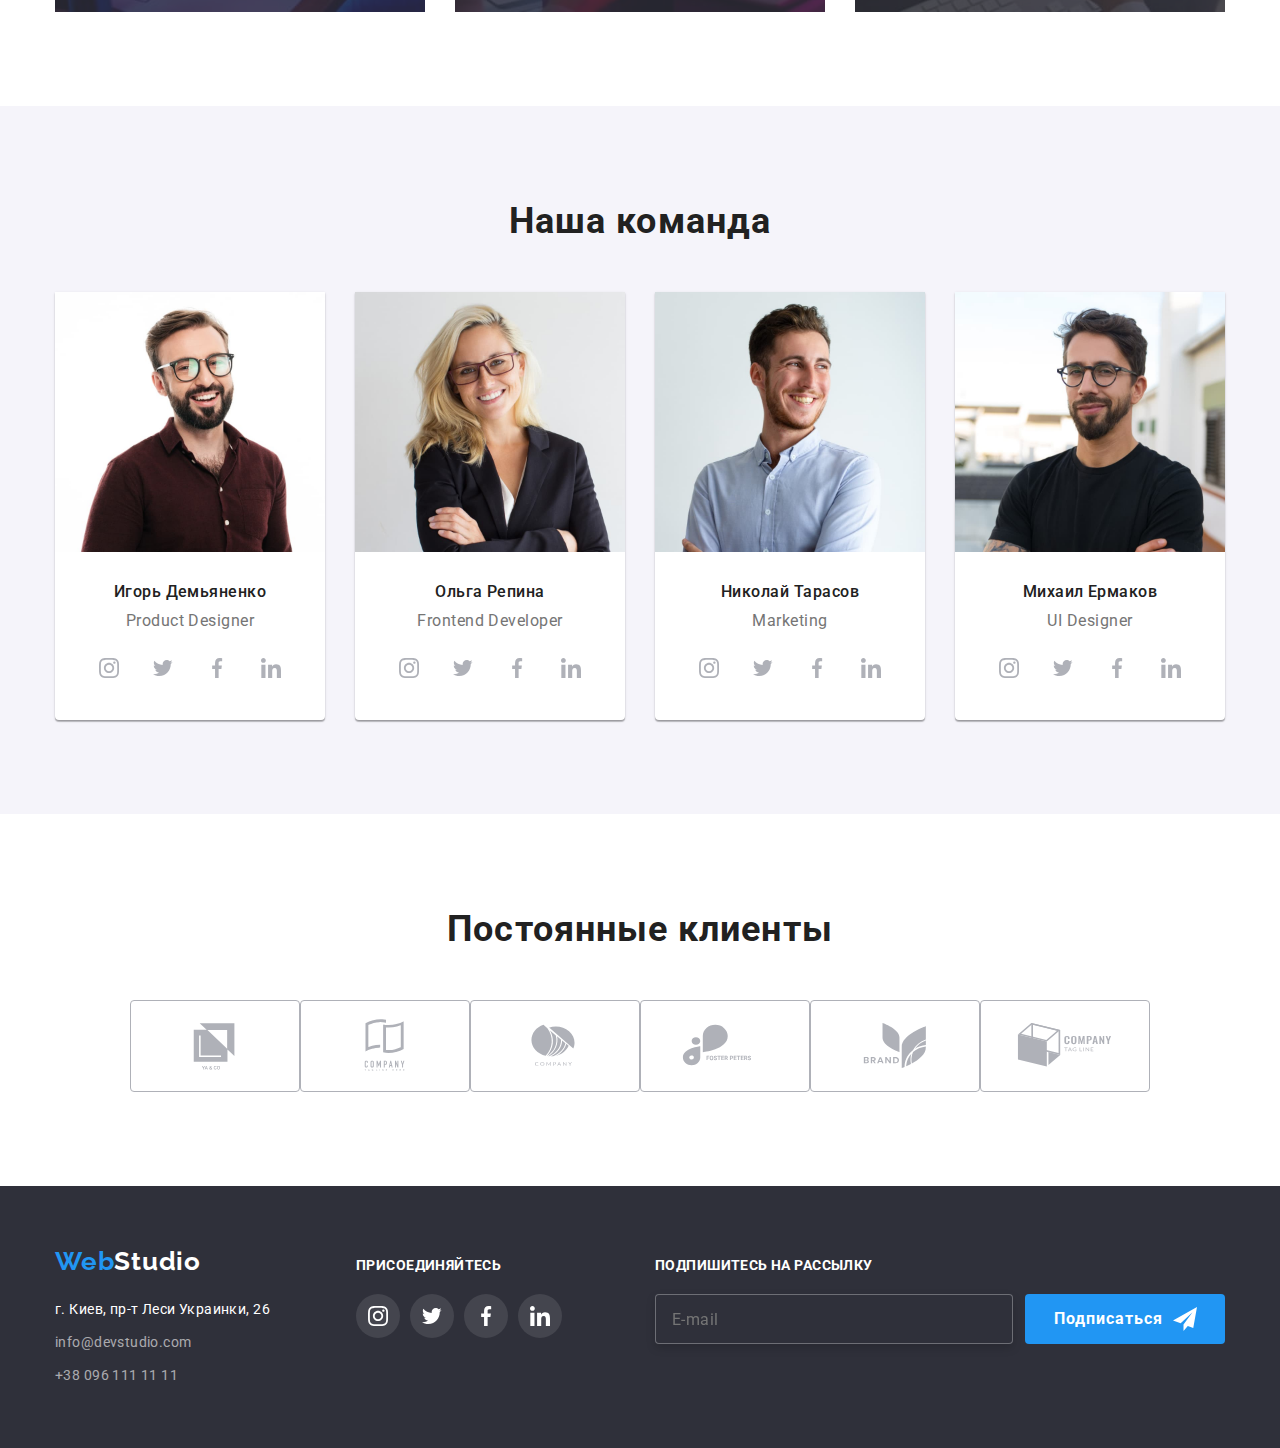
==== commit 1faeb584: "homework7-10" ====
--- a/index.html
+++ b/index.html
@@ -1,16 +1,21 @@
 <!DOCTYPE html>
 <html lang="ru">
+
 <head>
     <meta charset="UTF-8">
     <meta http-equiv="X-UA-Compatible" content="IE=edge">
     <meta name="viewport" content="width=device-width, initial-scale=1.0">
     <link rel="preconnect" href="https://fonts.googleapis.com">
     <link rel="preconnect" href="https://fonts.gstatic.com" crossorigin>
-    <link href="https://fonts.googleapis.com/css2?family=Raleway:wght@700&family=Roboto:wght@400;500;700;900&display=swap" rel="stylesheet"> 
+    <link
+        href="https://fonts.googleapis.com/css2?family=Raleway:wght@700&family=Roboto:wght@400;500;700;900&display=swap"
+        rel="stylesheet">
     <title>Студия</title>
-    <link rel="stylesheet" href="https://cdnjs.cloudflare.com/ajax/libs/modern-normalize/1.0.0/modern-normalize.min.css"  />
+    <link rel="stylesheet"
+        href="https://cdnjs.cloudflare.com/ajax/libs/modern-normalize/1.0.0/modern-normalize.min.css" />
     <link rel="stylesheet" href="./css/main.min.css" />
 </head>
+
 <body>
     <!-- Хедер -->
     <header class="header">
@@ -18,14 +23,15 @@
             <nav>
                 <a class="logo" href="#"><span class="logo__blue">Web</span>Studio</a>
                 <ul class="site-nav">
-                    <li class="site-nav__item"><a class="site-nav__link site-nav__link--current" href="index.html">Студия</a></li>
+                    <li class="site-nav__item"><a class="site-nav__link site-nav__link--current"
+                            href="index.html">Студия</a></li>
                     <li class="site-nav__item"><a class="site-nav__link" href="portfolio.html">Портфолио</a></li>
                     <li class="site-nav__item"><a class="site-nav__link" href="#">Контакты</a></li>
                 </ul>
                 <ul class="contacts">
                     <li class="contacts__item">
                         <a class="contacts__link" href="mailto:info@devstudio.com">
-                            <svg class="contacts__icon" width="16" height="12" >
+                            <svg class="contacts__icon" width="16" height="12">
                                 <use href="./images/new-sprite.svg#icon-envelope"></use>
                             </svg>
                             info@devstudio.com
@@ -33,18 +39,19 @@
                     </li>
                     <li class="contacts__item">
                         <a class="contacts__link" href="tel:+380961111111">
-                            <svg class="contacts__icon" width="10" height="16" >
+                            <svg class="contacts__icon" width="10" height="16">
                                 <use href="./images/new-sprite.svg#icon-phone"></use>
                             </svg>
-                        +38 096 111 11 11
-                        </a></li>
+                            +38 096 111 11 11
+                        </a>
+                    </li>
                 </ul>
             </nav>
         </div>
     </header>
     <main>
         <!-- Секция Герой -->
-        <section class="section section__hero">
+        <section class="hero">
             <div class="container">
                 <h1 class="hero__title">Эффективные решения для вашего бизнеса</h1>
                 <button class="hero__button" type="button" data-modal-open>Заказать услугу</button>
@@ -56,33 +63,45 @@
                 <h2 class="visually-hidden">Наш профиль</h2>
                 <ul class="features">
                     <li class="features__item">
-                        <div class="features__icon">
-                            <svg width="70" height="70" >
+                        <div class="features__box">
+                            <svg width="70" height="70">
                                 <use href="./images/new-sprite.svg#icon-antena"></use>
-                            </svg> 
-                        </div>
-                        <h3 class="features__title">Внимание к деталям</h3><p class="features__text">Идейные соображения, а также начало повседневной работы по формированию позиции.</p></li>
+                            </svg>
+                        </div>
+                        <h3 class="features__title">Внимание к деталям</h3>
+                        <p class="features__text">Идейные соображения, а также начало повседневной работы по
+                            формированию позиции.</p>
+                    </li>
                     <li class="features__item">
-                        <div class="features__icon">
-                            <svg width="66.96" height="70" >
+                        <div class="features__box">
+                            <svg width="66.96" height="70">
                                 <use href="./images/new-sprite.svg#icon-time"></use>
-                            </svg> 
-                        </div>
-                        <h3 class="features__title">Пунктуальность</h3><p class="features__text">Задача организации, в особенности же рамки и место обучения кадров влечет за собой.</p></li>
+                            </svg>
+                        </div>
+                        <h3 class="features__title">Пунктуальность</h3>
+                        <p class="features__text">Задача организации, в особенности же рамки и место обучения кадров
+                            влечет за собой.</p>
+                    </li>
                     <li class="features__item">
-                        <div class="features__icon">
-                            <svg width="70" height="53.69" >
+                        <div class="features__box">
+                            <svg width="70" height="53.69">
                                 <use href="./images/new-sprite.svg#icon-computer"></use>
-                            </svg> 
-                        </div>
-                        <h3 class="features__title">Планирование</h3><p class="features__text">Равным образом консультация с широким активом в значительной степени обуславливает.</p></li>
+                            </svg>
+                        </div>
+                        <h3 class="features__title">Планирование</h3>
+                        <p class="features__text">Равным образом консультация с широким активом в значительной степени
+                            обуславливает.</p>
+                    </li>
                     <li class="features__item">
-                        <div class="features__icon">
-                            <svg width="70" height="70" >
+                        <div class="features__box">
+                            <svg width="70" height="70">
                                 <use href="./images/new-sprite.svg#icon-astronaut"></use>
-                            </svg> 
-                        </div>
-                        <h3 class="features__title">Современные технологии</h3><p class="features__text">Значимость этих проблем настолько очевидна, что реализация плановых заданий.</p></li>
+                            </svg>
+                        </div>
+                        <h3 class="features__title">Современные технологии</h3>
+                        <p class="features__text">Значимость этих проблем настолько очевидна, что реализация плановых
+                            заданий.</p>
+                    </li>
                 </ul>
             </div>
         </section>
@@ -91,13 +110,16 @@
             <div class="container">
                 <h2 class="section__title">Чем мы занимаемся</h2>
                 <ul class="our-profile">
-                    <li class="our-profile__images"><img  src="./images/coding.jpg"  alt="Разработчик набирает код"  width="370"/>
+                    <li class="our-profile__images"><img src="./images/coding.jpg" alt="Разработчик набирает код"
+                            width="370" />
                         <p class="our-profile__text">Десктопные приложения</p>
                     </li>
-                    <li class="our-profile__images"><img  src="./images/mobile-apps.jpg"  alt="Разработчик тестирует мобильное приложение"  width="370"/>
+                    <li class="our-profile__images"><img src="./images/mobile-apps.jpg"
+                            alt="Разработчик тестирует мобильное приложение" width="370" />
                         <p class="our-profile__text">Мобильные приложения</p>
                     </li>
-                    <li class="our-profile__images"><img  src="./images/web-apps.jpg"  alt="Разработчик тестирует веб приложение"  width="370"/>
+                    <li class="our-profile__images"><img src="./images/web-apps.jpg"
+                            alt="Разработчик тестирует веб приложение" width="370" />
                         <p class="our-profile__text">Дизайнерские решения</p>
                     </li>
                 </ul>
@@ -109,148 +131,148 @@
                 <h2 class="section__title">Наша команда</h2>
                 <ul class="our-team">
                     <li class="our-team__item">
-                        <img src="./images/product-designer.jpg" alt="Дизайнер продукта" width="270"/>
+                        <img src="./images/product-designer.jpg" alt="Дизайнер продукта" width="270" />
                         <div class="our-team__inscription">
                             <h3 class="our-team__title">Игорь Демьяненко</h3>
                             <p class="our-team__text">Product Designer</p>
                             <ul class="social-media">
                                 <li class="social-media__item">
                                     <a class="social-media__link" href="#">
-                                        <svg width="20" height="20" >
+                                        <svg width="20" height="20">
                                             <use href="./images/new-sprite.svg#icon-instagram"></use>
-                                        </svg> 
-                                    </a>
-                                </li>
-                                <li class="social-media__item">
-                                    <a class="social-media__link" href="#">
-                                        <svg width="20" height="20" >
+                                        </svg>
+                                    </a>
+                                </li>
+                                <li class="social-media__item">
+                                    <a class="social-media__link" href="#">
+                                        <svg width="20" height="20">
                                             <use href="./images/new-sprite.svg#icon-twitter"></use>
-                                        </svg> 
-                                    </a>
-                                </li>
-                                <li class="social-media__item">
-                                    <a class="social-media__link" href="#">
-                                        <svg width="20" height="20" >
+                                        </svg>
+                                    </a>
+                                </li>
+                                <li class="social-media__item">
+                                    <a class="social-media__link" href="#">
+                                        <svg width="20" height="20">
                                             <use href="./images/new-sprite.svg#icon-facebook"></use>
-                                        </svg> 
-                                    </a>
-                                </li>
-                                <li class="social-media__item">
-                                    <a class="social-media__link" href="#">
-                                        <svg width="20" height="20" >
+                                        </svg>
+                                    </a>
+                                </li>
+                                <li class="social-media__item">
+                                    <a class="social-media__link" href="#">
+                                        <svg width="20" height="20">
                                             <use href="./images/new-sprite.svg#icon-linkedin"></use>
-                                        </svg> 
+                                        </svg>
                                     </a>
                                 </li>
                             </ul>
-                        </div>   
+                        </div>
                     </li>
                     <li class="our-team__item">
-                        <img src="./images/frontend-developer.jpg" alt="Фронтенд-разработчик" width="270"/>
+                        <img src="./images/frontend-developer.jpg" alt="Фронтенд-разработчик" width="270" />
                         <div class="our-team__inscription">
                             <h3 class="our-team__title">Ольга Репина</h3>
                             <p class="our-team__text">Frontend Developer</p>
                             <ul class="social-media">
                                 <li class="social-media__item">
                                     <a class="social-media__link" href="#">
-                                        <svg width="20" height="20" >
+                                        <svg width="20" height="20">
                                             <use href="./images/new-sprite.svg#icon-instagram"></use>
-                                        </svg> 
-                                    </a>
-                                </li>
-                                <li class="social-media__item">
-                                    <a class="social-media__link" href="#">
-                                        <svg width="20" height="20" >
+                                        </svg>
+                                    </a>
+                                </li>
+                                <li class="social-media__item">
+                                    <a class="social-media__link" href="#">
+                                        <svg width="20" height="20">
                                             <use href="./images/new-sprite.svg#icon-twitter"></use>
-                                        </svg> 
-                                    </a>
-                                </li>
-                                <li class="social-media__item">
-                                    <a class="social-media__link" href="#">
-                                        <svg width="20" height="20" >
+                                        </svg>
+                                    </a>
+                                </li>
+                                <li class="social-media__item">
+                                    <a class="social-media__link" href="#">
+                                        <svg width="20" height="20">
                                             <use href="./images/new-sprite.svg#icon-facebook"></use>
-                                        </svg> 
-                                    </a>
-                                </li>
-                                <li class="social-media__item">
-                                    <a class="social-media__link" href="#">
-                                        <svg width="20" height="20" >
+                                        </svg>
+                                    </a>
+                                </li>
+                                <li class="social-media__item">
+                                    <a class="social-media__link" href="#">
+                                        <svg width="20" height="20">
                                             <use href="./images/new-sprite.svg#icon-linkedin"></use>
-                                        </svg> 
+                                        </svg>
                                     </a>
                                 </li>
                             </ul>
                         </div>
                     </li>
                     <li class="our-team__item">
-                        <img src="./images/marketing.jpg" alt="Маркетолог" width="270"/>
+                        <img src="./images/marketing.jpg" alt="Маркетолог" width="270" />
                         <div class="our-team__inscription">
                             <h3 class="our-team__title">Николай Тарасов</h3>
                             <p class="our-team__text">Marketing</p>
                             <ul class="social-media">
                                 <li class="social-media__item">
                                     <a class="social-media__link" href="#">
-                                        <svg width="20" height="20" >
+                                        <svg width="20" height="20">
                                             <use href="./images/new-sprite.svg#icon-instagram"></use>
-                                        </svg> 
-                                    </a>
-                                </li>
-                                <li class="social-media__item">
-                                    <a class="social-media__link" href="#">
-                                        <svg width="20" height="20" >
+                                        </svg>
+                                    </a>
+                                </li>
+                                <li class="social-media__item">
+                                    <a class="social-media__link" href="#">
+                                        <svg width="20" height="20">
                                             <use href="./images/new-sprite.svg#icon-twitter"></use>
-                                        </svg> 
-                                    </a>
-                                </li>
-                                <li class="social-media__item">
-                                    <a class="social-media__link" href="#">
-                                        <svg width="20" height="20" >
+                                        </svg>
+                                    </a>
+                                </li>
+                                <li class="social-media__item">
+                                    <a class="social-media__link" href="#">
+                                        <svg width="20" height="20">
                                             <use href="./images/new-sprite.svg#icon-facebook"></use>
-                                        </svg> 
-                                    </a>
-                                </li>
-                                <li class="social-media__item">
-                                    <a class="social-media__link" href="#">
-                                        <svg width="20" height="20" >
+                                        </svg>
+                                    </a>
+                                </li>
+                                <li class="social-media__item">
+                                    <a class="social-media__link" href="#">
+                                        <svg width="20" height="20">
                                             <use href="./images/new-sprite.svg#icon-linkedin"></use>
-                                        </svg> 
+                                        </svg>
                                     </a>
                                 </li>
                             </ul>
                         </div>
                     </li>
                     <li class="our-team__item">
-                        <img src="./images/ui-designer.jpg" alt="Дизайнер пользовательского интерфейса" width="270"/>
+                        <img src="./images/ui-designer.jpg" alt="Дизайнер пользовательского интерфейса" width="270" />
                         <div class="our-team__inscription">
                             <h3 class="our-team__title">Михаил Ермаков</h3>
                             <p class="our-team__text">UI Designer</p>
                             <ul class="social-media">
                                 <li class="social-media__item">
                                     <a class="social-media__link" href="#">
-                                        <svg width="20" height="20" >
+                                        <svg width="20" height="20">
                                             <use href="./images/new-sprite.svg#icon-instagram"></use>
-                                        </svg> 
-                                    </a>
-                                </li>
-                                <li class="social-media__item">
-                                    <a class="social-media__link" href="#">
-                                        <svg width="20" height="20" >
+                                        </svg>
+                                    </a>
+                                </li>
+                                <li class="social-media__item">
+                                    <a class="social-media__link" href="#">
+                                        <svg width="20" height="20">
                                             <use href="./images/new-sprite.svg#icon-twitter"></use>
-                                        </svg> 
-                                    </a>
-                                </li>
-                                <li class="social-media__item">
-                                    <a class="social-media__link" href="#">
-                                        <svg width="20" height="20" >
+                                        </svg>
+                                    </a>
+                                </li>
+                                <li class="social-media__item">
+                                    <a class="social-media__link" href="#">
+                                        <svg width="20" height="20">
                                             <use href="./images/new-sprite.svg#icon-facebook"></use>
-                                        </svg> 
-                                    </a>
-                                </li>
-                                <li class="social-media__item">
-                                    <a class="social-media__link" href="#">
-                                        <svg width="20" height="20" >
+                                        </svg>
+                                    </a>
+                                </li>
+                                <li class="social-media__item">
+                                    <a class="social-media__link" href="#">
+                                        <svg width="20" height="20">
                                             <use href="./images/new-sprite.svg#icon-linkedin"></use>
-                                        </svg> 
+                                        </svg>
                                     </a>
                                 </li>
                             </ul>
@@ -265,42 +287,42 @@
                 <ul class="regular-customers">
                     <li class="regular-customers__item">
                         <a class="regular-customers__link" href="#">
-                            <svg class="regular-customers__icon" width="106" height="60" >
-                            <use href="./images/new-sprite.svg#icon-ya-co"></use>
-                            </svg>
-                        </a>
-                    </li>
-                    <li class="regular-customers__item">
-                        <a class="regular-customers__link" href="#">
-                            <svg class="regular-customers__icon" width="106" height="60" >
+                            <svg class="regular-customers__icon" width="106" height="60">
+                                <use href="./images/new-sprite.svg#icon-ya-co"></use>
+                            </svg>
+                        </a>
+                    </li>
+                    <li class="regular-customers__item">
+                        <a class="regular-customers__link" href="#">
+                            <svg class="regular-customers__icon" width="106" height="60">
                                 <use href="./images/new-sprite.svg#icon-company-tag-line"></use>
                             </svg>
                         </a>
                     </li>
                     <li class="regular-customers__item">
                         <a class="regular-customers__link" href="#">
-                            <svg class="regular-customers__icon" width="106" height="60" >
+                            <svg class="regular-customers__icon" width="106" height="60">
                                 <use href="./images/new-sprite.svg#icon-company"></use>
                             </svg>
                         </a>
                     </li>
                     <li class="regular-customers__item">
                         <a class="regular-customers__link" href="#">
-                            <svg class="regular-customers__icon" width="106" height="60" >
+                            <svg class="regular-customers__icon" width="106" height="60">
                                 <use href="./images/new-sprite.svg#icon-foster-peters"></use>
                             </svg>
                         </a>
                     </li>
                     <li class="regular-customers__item">
                         <a class="regular-customers__link" href="#">
-                            <svg class="regular-customers__icon" width="106" height="60" >
+                            <svg class="regular-customers__icon" width="106" height="60">
                                 <use href="./images/new-sprite.svg#icon-brand"></use>
                             </svg>
                         </a>
                     </li>
                     <li class="regular-customers__item">
                         <a class="regular-customers__link" href="#">
-                            <svg class="regular-customers__icon" width="106" height="60" >
+                            <svg class="regular-customers__icon" width="106" height="60">
                                 <use href="./images/new-sprite.svg#icon-tag-line"></use>
                             </svg>
                         </a>
@@ -310,16 +332,21 @@
         </section>
     </main>
     <!-- Футер -->
-    <footer class="section__footer">
+    <footer class="footer">
         <div class="container">
-            <div class="footer">
+            <div class="footer__box">
                 <div class="footer-contacts">
-                    <a class="footer-logo" href="#"><span class="logo__blue">Web</span><span class="footer-logo__white">Studio</span></a>
+                    <a class="footer-logo" href="#"><span class="logo__blue">Web</span><span
+                            class="footer-logo__white">Studio</span></a>
                     <address>
                         <ul>
-                            <li class="footer__item"><a class="footer__address" href="https://goo.gl/maps/HXGFn4gWA6E6knC27">г. Киев, пр-т Леси Украинки, 26</a></li>
-                            <li class="footer__item"><a class="footer__link" href="mailto:info@devstudio.com">info@devstudio.com</a></li>
-                            <li class="footer__item"><a class="footer__link" href="tel:+380961111111">+38 096 111 11 11</a></li>
+                            <li class="footer__item"><a class="footer__address"
+                                    href="https://goo.gl/maps/HXGFn4gWA6E6knC27">г. Киев, пр-т Леси Украинки, 26</a>
+                            </li>
+                            <li class="footer__item"><a class="footer__link"
+                                    href="mailto:info@devstudio.com">info@devstudio.com</a></li>
+                            <li class="footer__item"><a class="footer__link" href="tel:+380961111111">+38 096 111 11
+                                    11</a></li>
                         </ul>
                     </address>
                 </div>
@@ -328,32 +355,32 @@
                     <ul class="footer-social-media">
                         <li class="footer-social-media__item">
                             <a class="footer-social-media__link" href="#">
-                                <svg width="20" height="20" >
+                                <svg width="20" height="20">
                                     <use href="./images/new-sprite.svg#icon-instagram"></use>
-                                </svg> 
+                                </svg>
                             </a>
                         </li>
                         <li class="footer-social-media__item">
                             <a class="footer-social-media__link" href="#">
-                                <svg width="20" height="20" >
+                                <svg width="20" height="20">
                                     <use href="./images/new-sprite.svg#icon-twitter"></use>
-                                </svg> 
+                                </svg>
                             </a>
                         </li>
                         <li class="footer-social-media__item">
                             <a class="footer-social-media__link" href="#">
-                                <svg width="20" height="20" >
+                                <svg width="20" height="20">
                                     <use href="./images/new-sprite.svg#icon-facebook"></use>
-                                </svg> 
+                                </svg>
                             </a>
                         </li>
                         <li class="footer-social-media__item">
                             <a class="footer-social-media__link" href="#">
-                                <svg width="20" height="20" >
+                                <svg width="20" height="20">
                                     <use href="./images/new-sprite.svg#icon-linkedin"></use>
-                                </svg> 
+                                </svg>
                             </a>
-                        </li> 
+                        </li>
                     </ul>
                 </div>
                 <div class="subscribe">
@@ -361,7 +388,7 @@
                     <form class="subscribe__form" action="#">
                         <input class="subscribe__input" type="email" name="user-email" placeholder="E-mail">
                         <button class="subscribe__button" type="button">Подписаться
-                            <svg class="subscribe__button-send" width="24" height="24" >
+                            <svg class="subscribe__button-send" width="24" height="24">
                                 <use href="./images/new-sprite.svg#icon-send"></use>
                             </svg>
                         </button>
@@ -373,45 +400,45 @@
     <div class="backdrop is-hidden" data-modal>
         <div class="modal-window">
             <button type="button" class="modal-window__close" data-modal-close>
-                <svg class="modal-window__close-icon" width="18" height="18" >
+                <svg class="modal-window__close-icon" width="18" height="18">
                     <use href="./images/new-sprite.svg#icon-close-black"></use>
                 </svg>
             </button>
             <p class="modal__title">Оставьте свои данные, мы вам перезвоним</p>
             <form action="#">
                 <label for="name" class="modal__label">Имя</label>
-                    <div class="modal__field">
-                        <input class="modal__input" type="text" name="name" id="name">
-                        <svg class="modal__icon" width="12" height="12" >
-                            <use href="./images/new-sprite.svg#icon-name"></use>
-                        </svg>
-                    </div>
+                <div class="modal__field">
+                    <input class="modal__input" type="text" name="name" id="name">
+                    <svg class="modal__icon" width="12" height="12">
+                        <use href="./images/new-sprite.svg#icon-name"></use>
+                    </svg>
+                </div>
                 <label for="tel" class="modal__label">Телефон</label>
-                    <div class="modal__field">
-                        <input class="modal__input" type="tel" name="phone_number" id="tel">
-                        <svg class="modal__icon" width="13" height="13" >
-                            <use href="./images/new-sprite.svg#icon-tel"></use>
-                        </svg>                        
-                    </div>
+                <div class="modal__field">
+                    <input class="modal__input" type="tel" name="phone_number" id="tel">
+                    <svg class="modal__icon" width="13" height="13">
+                        <use href="./images/new-sprite.svg#icon-tel"></use>
+                    </svg>
+                </div>
                 <label for="mail" class="modal__label">Почта</label>
-                    <div class="modal__field">
-                        <input class="modal__input" type="email" name="email" id="mail">
-                        <svg class="modal__icon" width="15" height="12" >
-                            <use href="./images/new-sprite.svg#icon-email"></use>
-                        </svg>                        
-                    </div>
+                <div class="modal__field">
+                    <input class="modal__input" type="email" name="email" id="mail">
+                    <svg class="modal__icon" width="15" height="12">
+                        <use href="./images/new-sprite.svg#icon-email"></use>
+                    </svg>
+                </div>
                 <label for="comments" class="textarea__label">Комментарий</label>
                 <textarea class="textarea" name="" placeholder="Введите текст" id="comments"></textarea>
                 <div class="modal__agreement">
-                    <input class="checkbox visually-hidden" type="checkbox" name="policy" id="policy"/>
+                    <input class="checkbox visually-hidden" type="checkbox" name="policy" id="policy" />
                     <label class="policy" for="policy">
                         <span class="modal__svg">
-                            <svg class="modal__chek" width="16" height="15" >
+                            <svg class="modal__chek" width="16" height="15">
                                 <use href="./images/new-sprite.svg#icon-check"></use>
                             </svg>
                         </span>
                         &nbsp;Соглашаюсь с рассылкой и принимаю&nbsp;
-                    <a class="modal__link" href="#">Условия договора</a>
+                        <a class="modal__link" href="#">Условия договора</a>
                     </label>
                 </div>
                 <button class="modal__button" type="submit">Отправить</button>
@@ -420,4 +447,5 @@
     </div>
     <script src="./js/modal.js"></script>
 </body>
+
 </html>--- a/css/main.min.css
+++ b/css/main.min.css
@@ -1,2 +1,2 @@
-.modal__button,.features__icon,.footer-social-media__link,.modal-window__close,.modal__agreement,.policy,.modal__chek,.our-profile__text,.social-media,.social-media__link,.regular-customers,.regular-customers__item,.regular-customers__link{display:flex;align-items:center;justify-content:center}.hero__button,.hero__button:hover,.hero__button:focus,.modal__button,.subscribe__button,.portfolio-menu__button{text-align:center;cursor:pointer;border-style:none;border-radius:4px}.portfolio-menu__button,.backdrop,.footer__link,.footer-social-media__link,.site-nav__link,.contacts__link,.modal-window,.modal-window__close-icon,.modal__field,.textarea,.social-media__link,.regular-customers__item,.regular-customers__link,.subscribe__input,.portfolio__link,.portfolio__overlay-text{transition-duration:250ms;transition-timing-function:cubic-bezier(0.4, 0, 0.2, 1)}.hero__button,.hero__button:hover,.hero__button:focus,.modal__button,.subscribe__button{width:200px;height:50px}:root{--primary-text-color: #757575;--title-text-color: #212121;--contacts-text-color: rgba(255,255,255,0.6);--accent-color: #2196f3;--primary-white-color: #ffffff;--button-backgroung-color: #f5f4fa;--hero-background-color: #2f303a;--main-background-color: #ffffff;--main-icon-color:#afb1b8}.visually-hidden{position:absolute;clip:rect(0 0 0 0);width:1px;height:1px;margin:-1px;border:0;padding:0;overflow:hidden}img{display:block;max-width:100%;height:auto}nav{display:flex;align-items:center}address{font-style:normal;margin-top:20px}ul{padding:0;margin:0;list-style:none}h1,h2,h3,p{margin:0}body{font-family:Roboto,sans-serif;font-size:14px;font-weight:400;line-height:1.71;letter-spacing:.03em;color:var(--primary-text-color);background:var(--main-background-color)}.hero__button{font-size:16px;font-weight:700;line-height:1.88;letter-spacing:.06em;font-family:inherit;color:var(--primary-white-color);background-color:var(--accent-color);display:block;padding-top:10px;padding-bottom:10px;margin:0 0 0 485px}.hero__button:hover,.hero__button:focus{font-size:16px;font-weight:700;line-height:1.88;letter-spacing:.06em;font-family:inherit;color:var(--primary-white-color);background-color:var(--accent-color);display:block;padding-top:10px;padding-bottom:10px;margin:0 0 0 485px}.modal__button{font-size:16px;font-weight:700;line-height:1.88;letter-spacing:.06em;color:var(--primary-white-color);background-color:#188CE8;box-shadow:0px 4px 4px rgba(0,0,0,0.15);margin-top:30px;margin-left:124px;outline:none}.subscribe__button{font-size:16px;font-weight:700;line-height:1.88;letter-spacing:.06em;font-family:inherit;font-style:normal;display:flex;align-items:center;color:var(--primary-white-color);fill:white;background-color:var(--accent-color);padding:10px 28px 10px 29px}.portfolio-menu__button{font-size:16px;font-weight:500;line-height:1.63;letter-spacing:.06em;padding:6px 22px;font-family:inherit;font-style:normal;text-decoration:none;list-style:none;color:var(--title-text-color);background-color:var(--button-backgroung-color);min-width:73px;transition-property:background-color, box-shadow, color}.portfolio-menu__button:hover,.portfolio-menu__button:focus{color:var(--primary-white-color);background-color:var(--accent-color);box-shadow:0px 3px 1px rgba(0,0,0,0.1),0px 1px 2px rgba(0,0,0,0.08),0px 2px 2px rgba(0,0,0,0.12)}.container{width:1200px;margin-left:auto;margin-right:auto;padding-left:15px;padding-right:15px}.header{max-width:1600px;margin:auto;border-bottom:1px solid #ECECEC;display:flex;align-items:center}.section__hero{text-align:center;background-image:linear-gradient(rgba(47,48,58,0.4), rgba(47,48,58,0.4)),url(../images/background.jpg);background-repeat:no-repeat;background-position:center;background-size:cover;padding:200px 0;margin:0 auto;max-width:1600px;min-height:600px}.section{padding:94px 0 94px 0}.section--without-padding-top{padding-top:0}.section__title{font-size:36px;font-weight:700;line-height:1.17;letter-spacing:.03em;text-align:center;color:var(--title-text-color);margin-bottom:50px}.section--dark-background{max-width:1600px;margin:0 auto;background-color:var(--button-backgroung-color)}.section__footer{background-color:var(--hero-background-color);padding:60px 0;max-width:1600px;margin:auto}.backdrop{position:fixed;top:0;left:0;background-color:rgba(0,0,0,0.2);width:100vw;height:100vh;opacity:1;scale:1.2;transition-property:opacity, visibility;visibility:visible}.backdrop.is-hidden{visibility:hidden;opacity:0;pointer-events:none}.features{display:flex}.features__icon{height:120px;margin-bottom:30px;background-color:var(--button-backgroung-color);border-radius:4px}.features__item{width:270px;margin-left:30px}.features__item:first-child{margin-left:0px}.features__title{font-size:14px;font-weight:700;line-height:1.14;letter-spacing:.03em;text-align:left;text-transform:uppercase;color:var(--title-text-color);list-style:none;margin-bottom:10px;padding:0}.features__text{text-align:left;height:75px;padding:0}.footer{display:flex;align-items:baseline}.footer-contacts{flex-grow:1}.footer-logo{font-size:26px;font-weight:700;line-height:1.19;letter-spacing:.03em;font-family:Raleway,sans-serif;text-decoration:none;color:var(--title-text-color)}.footer-logo__white{color:var(--primary-white-color)}.footer__item:not(:last-child){margin-bottom:9px}.footer__address{text-decoration:none;color:var(--main-background-color)}.footer__link{text-decoration:none;color:rgba(255,255,255,0.6);transition-property:color}.footer__link :hover,.footer__link:focus{color:var(--accent-color)}.footer__title{font-size:14px;font-weight:700;line-height:1.14;letter-spacing:.03em;font-style:normal;text-transform:uppercase;color:var(--main-background-color)}.footer__icons{margin-left:70px}.footer-social-media{display:flex;justify-content:flex-start;margin-top:20px}.footer-social-media__item:not(:last-child){margin-right:10px}.footer-social-media__link{width:44px;height:44px;border-radius:50%;fill:var(--primary-white-color);background-color:rgba(255,255,255,0.1);transition-property:background-color}.footer-social-media__link:hover,.footer-social-media__link:focus{background-color:var(--accent-color)}.logo{font-size:26px;font-weight:700;line-height:1.19;letter-spacing:.03em;font-family:Raleway,sans-serif;text-decoration:none;color:var(--title-text-color);padding-top:24px;padding-bottom:25px;margin-right:93px;margin-left:0}.logo__blue{color:var(--accent-color)}.site-nav{display:flex}.site-nav__item{margin-right:50px}.site-nav__item:last-child{margin-right:0}.site-nav__link{font-size:14px;font-weight:500;line-height:1.14;letter-spacing:.02em;position:relative;display:block;text-decoration:none;list-style:none;color:var(--title-text-color);transition-property:color}.site-nav__link:hover,.site-nav__link:focus,.site-nav__link:active{color:var(--accent-color)}.site-nav .site-nav__link{padding-top:32px;padding-bottom:32px}.site-nav__link--current{color:var(--accent-color)}.site-nav__link--current::after{position:absolute;display:block;content:"";width:100%;height:4px;bottom:-1px;background-color:#2196f3;border-radius:2px}.contacts{list-style:none;display:flex;align-items:center;margin-left:auto}.contacts__link{font-size:14px;font-weight:500;line-height:1.14;letter-spacing:.02em;text-decoration:none;text-align:center;list-style:none;display:flex;align-items:center;color:var(--primary-text-color);transition-property:color}.contacts__link:hover,.contacts__link:focus{color:var(--accent-color)}.contacts .contacts__link{padding-top:32px;padding-bottom:32px}.contacts .contacts__item+.contacts__item{margin-left:50px}.contacts__icon{fill:currentColor;margin-right:10px}.hero__title{font-size:44px;font-weight:900;line-height:1.36;letter-spacing:.06em;text-transform:uppercase;text-align:center;color:var(--primary-white-color);width:696px;height:120px;margin-left:auto;margin-right:auto;margin-bottom:30px;margin-top:106px}.modal-window{position:absolute;top:50%;left:50%;transform:translate(-50%, -50%) scale(1);width:528px;min-height:581px;background-color:#FFFFFF;border-radius:4px;transition-property:transform;box-shadow:0px 1px 3px rgba(0,0,0,0.12),0px 1px 1px rgba(0,0,0,0.14),0px 2px 1px rgba(0,0,0,0.2);padding:40px}.backdrop.is-hidden .modal-window{transform:translate(-50%, -50%) scale(1.15)}.modal-window__close{padding:0;box-sizing:border-box;position:absolute;width:30px;height:30px;right:8px;top:8px;background:transparent;border:1px solid rgba(0,0,0,0.1);border-radius:50%;cursor:pointer}.modal-window__close-icon{transition-property:fill}.modal-window__close-icon:hover{fill:var(--accent-color)}.modal__title{font-size:20px;font-weight:700;line-height:1.15;letter-spacing:.03em;font-style:normal;text-align:center;color:var(--title-text-color);margin-bottom:12px}.modal__label{font-size:12px;font-weight:400;line-height:1.17;letter-spacing:.01em;display:block;margin:0 0 4px 0;font-style:normal;color:#757575}.modal__field{position:relative;margin-bottom:10px;transition-property:color, fill;outline:none}.modal__icon{fill:var(--title-text-color);position:absolute;top:50%;left:15px;transform:translateY(-50%)}.modal__input:focus+.modal__icon{fill:#2196f3}.modal__input{width:448px;height:40px;border:1px solid rgba(33,33,33,0.2);box-sizing:border-box;border-radius:4px;outline:none;padding-left:42px}.modal__input:focus{border-color:var(--accent-color)}.modal__field:focus>svg{fill:#2196f3}.textarea__label{font-size:12px;font-weight:400;line-height:1.17;letter-spacing:.01em;margin-bottom:4px;font-style:normal;color:var(--primary-text-color)}.textarea__label::placeholder{font-size:12px;font-weight:400;line-height:1.17;letter-spacing:.01em;font-style:normal;color:rgba(117,117,117,0.5)}.textarea{font-size:12px;font-weight:400;line-height:1.17;letter-spacing:.01em;width:448px;height:120px;border:1px solid rgba(33,33,33,0.2);box-sizing:border-box;border-radius:4px;font-style:normal;color:rgba(117,117,117,0.5);transition-property:border-color;padding:12px 16px;resize:none;outline:none}.textarea:focus{border-color:var(--accent-color)}.modal__agreement{margin-top:20px}.checkbox{font-size:14px;font-weight:400;line-height:1.71;letter-spacing:.03em;font-style:normal;text-align:center;list-style:none;color:var(--primary-text-color)}.policy{text-align:center}.modal__chek{width:16px;height:15px;border:2px solid var(--title-text-color);border-radius:2px;margin-left:12px;margin-right:8.38px}.checkbox:checked+.policy .modal__chek{background:var(--accent-color);border:0}.modal__link{font-size:14px;font-weight:400;line-height:1.71;letter-spacing:.03em;display:flex;align-items:center;font-style:normal;text-align:center;list-style:none;color:var(--accent-color)}.our-profile{display:flex}.our-profile__images{position:relative;margin-right:30px;padding:0 0 0 0}.our-profile__images:last-child{margin-right:0}.our-profile__text{font-size:14px;font-weight:700;line-height:1.17;letter-spacing:.03em;position:absolute;bottom:0;width:100%;height:70px;text-align:center;text-transform:uppercase;color:var(--primary-white-color);background-color:rgba(47,48,58,0.8)}.our-team{display:flex}.our-team__item{margin-left:30px;box-shadow:0px 1px 3px rgba(0,0,0,0.12),0px 1px 1px rgba(0,0,0,0.14),0px 2px 1px rgba(0,0,0,0.2);border-radius:0px 0px 4px 4px;background:#FFFFFF}.our-team__item:first-child{margin-left:0px}.our-team__inscription{padding:30px 0 30px}.our-team__title{font-size:16px;font-weight:500;line-height:1.19;letter-spacing:.03em;text-align:center;list-style:none;color:var(--title-text-color);margin-bottom:10px}.our-team__text{font-size:16px;font-weight:400;line-height:1.19;letter-spacing:.03em;text-align:center;margin-bottom:16px}.social-media__item:not(:last-child){margin-right:10px}.social-media__link{width:44px;height:44px;color:var(--main-icon-color);background-color:var(--main-background-color);border-radius:50%;fill:var(--main-icon-color);transition-property:background-color, color, fill}.social-media__link:hover,.social-media__link:focus{color:var(--main-background-color);background-color:var(--accent-color);fill:var(--main-background-color)}.regular-customers__title{font-size:36px;font-weight:700;line-height:1.17;letter-spacing:.03em;text-align:center;color:var(--title-text-color)}.regular-customers{margin-top:50px}.regular-customers__item{width:170px;height:92px;border:1px solid #AFB1B8;box-sizing:border-box;border-radius:4px;cursor:pointer;transition-property:border-color}.regular-customers__item:hover,.regular-customers__item:focus{border-color:var(--accent-color)}.regular-customers__item:not(:last-child){margin-right:30px}.regular-customers__link{width:100%;height:100%;color:var(--main-icon-color);transition-property:color}.regular-customers__link:hover,.regular-customers__link:focus{color:var(--accent-color)}.regular-customers__icon{fill:currentColor}.subscribe{margin-left:93px}.subscribe__form{display:flex;margin-top:20px}.subscribe__title{font-size:14px;font-weight:700;line-height:1.14;letter-spacing:.03em;font-style:normal;text-transform:uppercase;color:var(--primary-white-color)}.subscribe__input{font-size:16px;font-weight:400;line-height:1.25;letter-spacing:.03em;width:358px;height:50px;padding:15px 16px;margin-right:12px;border:1px solid rgba(255,255,255,0.3);box-sizing:border-box;filter:drop-shadow(0px 4px 4px rgba(0,0,0,0.15));border-radius:4px;display:flex;align-items:center;color:rgba(255,255,255,0.6);background-color:var(--hero-background-color);outline:none;transition-property:border-color}.subscribe__input:focus{border-color:var(--accent-color)}.subscribe__button-send{margin-left:10px}.portfolio-menu{display:flex;justify-content:center;margin-bottom:50px}.portfolio-menu__item{margin-right:8px}.portfolio-menu__item:last-child{margin-right:0px}.portfolio{display:flex;flex-wrap:wrap}.portfolio__item{margin-right:30px;margin-bottom:30px}.portfolio__item:nth-child(3n){margin-right:0}.portfolio__item:nth-child(n+7){margin-bottom:0}.portfolio__link{display:block;font-style:normal;text-decoration:none;list-style:none;box-sizing:border-box;width:370px;height:auto;cursor:pointer;transition-property:box-shadow}.portfolio__link:hover,.portfolio__linkfocus{box-shadow:0px 1px 1px rgba(0,0,0,0.12),0px 4px 4px rgba(0,0,0,0.06),1px 4px 6px rgba(0,0,0,0.16)}.portfolio__overlay{position:relative;overflow:hidden}.portfolio__overlay-text{font-size:18px;font-weight:400;line-height:1.56;letter-spacing:.03em;position:absolute;width:100%;height:100%;left:0;top:0;padding:63px 24px;font-style:normal;background-color:var(--accent-color);color:var(--primary-white-color);transform:translateY(100%);transition-property:transform}.portfolio__link:hover .portfolio__overlay-text,.portfolio__link:focus .portfolio__overlay-text{transform:translateY(0)}.portfolio__inscription{padding:20px 24px;border-bottom:1px solid #eeeeee;border-left:1px solid #eeeeee;border-right:1px solid #eeeeee}.portfolio__title{font-size:18px;font-weight:700;line-height:2;letter-spacing:.06em;text-align:left;color:var(--title-text-color)}.portfolio__text{font-size:16px;font-weight:400;line-height:1.88;letter-spacing:.03em;text-align:left;color:var(--primary-text-color);padding-top:4px}
+.modal__button,.features__box,.footer-social-media__link,.modal-window__close,.modal__agreement,.policy,.modal__chek,.our-profile__text,.social-media,.social-media__link,.regular-customers,.regular-customers__item,.regular-customers__link{display:flex;align-items:center;justify-content:center}.hero__button,.hero__button:hover,.hero__button:focus,.modal__button,.subscribe__button,.portfolio-menu__button{text-align:center;cursor:pointer;border-style:none;border-radius:4px}.portfolio-menu__button,.backdrop,.footer__link,.footer-social-media__link,.site-nav__link,.contacts__link,.modal-window,.modal-window__close-icon,.modal__field,.textarea,.social-media__link,.regular-customers__link,.subscribe__input,.portfolio__link,.portfolio__overlay-text{transition-duration:250ms;transition-timing-function:cubic-bezier(0.4, 0, 0.2, 1)}.hero__button,.hero__button:hover,.hero__button:focus,.modal__button,.subscribe__button{width:200px;height:50px}:root{--primary-text-color: #757575;--title-text-color: #212121;--contacts-text-color: rgba(255,255,255,0.6);--accent-color: #2196f3;--primary-white-color: #ffffff;--button-backgroung-color: #f5f4fa;--hero-background-color: #2f303a;--main-background-color: #ffffff;--main-icon-color:#afb1b8}.visually-hidden{position:absolute;clip:rect(0 0 0 0);width:1px;height:1px;margin:-1px;border:0;padding:0;overflow:hidden}img{display:block;max-width:100%;height:auto}nav{display:flex;align-items:center}address{font-style:normal;margin-top:20px}ul{padding:0;margin:0;list-style:none}h1,h2,h3,p{margin:0}body{font-family:Roboto,sans-serif;font-size:14px;font-weight:normal;line-height:1.71;letter-spacing:.03em;color:var(--primary-text-color);background:var(--main-background-color)}.hero__button{font-size:16px;font-weight:700;line-height:1.88;letter-spacing:.06em;font-family:inherit;color:var(--primary-white-color);background-color:var(--accent-color);display:block;padding-top:10px;padding-bottom:10px;margin:0 0 0 485px}.hero__button:hover,.hero__button:focus{font-size:16px;font-weight:700;line-height:1.88;letter-spacing:.06em;font-family:inherit;color:var(--primary-white-color);background-color:var(--accent-color);display:block;padding-top:10px;padding-bottom:10px;margin:0 0 0 485px}.modal__button{font-size:16px;font-weight:700;line-height:1.88;letter-spacing:.06em;color:var(--primary-white-color);background-color:#188CE8;box-shadow:0px 4px 4px rgba(0,0,0,0.15);margin-top:30px;margin-left:124px;outline:none}.subscribe__button{font-size:16px;font-weight:700;line-height:1.88;letter-spacing:.06em;font-family:inherit;font-style:normal;display:flex;align-items:center;color:var(--primary-white-color);fill:white;background-color:var(--accent-color);padding:10px 28px 10px 29px}.portfolio-menu__button{font-size:16px;font-weight:500;line-height:1.63;letter-spacing:.06em;padding:6px 22px;font-family:inherit;font-style:normal;text-decoration:none;list-style:none;color:var(--title-text-color);background-color:var(--button-backgroung-color);min-width:73px;transition-property:background-color, box-shadow, color}.portfolio-menu__button:hover,.portfolio-menu__button:focus{color:var(--primary-white-color);background-color:var(--accent-color);box-shadow:0px 3px 1px rgba(0,0,0,0.1),0px 1px 2px rgba(0,0,0,0.08),0px 2px 2px rgba(0,0,0,0.12)}.container{width:1200px;margin-left:auto;margin-right:auto;padding-left:15px;padding-right:15px}.section{padding:94px 0 94px 0}.section--without-padding-top{padding-top:0}.section__title{font-size:36px;font-weight:700;line-height:1.17;letter-spacing:.03em;text-align:center;color:var(--title-text-color);margin-bottom:50px}.section--dark-background{max-width:1600px;margin:0 auto;background-color:var(--button-backgroung-color)}.backdrop{position:fixed;top:0;left:0;background-color:rgba(0,0,0,0.2);width:100vw;height:100vh;opacity:1;scale:1.2;transition-property:opacity, visibility;visibility:visible}.backdrop.is-hidden{visibility:hidden;opacity:0;pointer-events:none}.features{display:flex}.features__box{height:120px;margin-bottom:30px;background-color:var(--button-backgroung-color);border-radius:4px}.features__item{width:270px;margin-left:30px}.features__item:first-child{margin-left:0px}.features__title{font-size:14px;font-weight:700;line-height:1.14;letter-spacing:.03em;text-align:left;text-transform:uppercase;color:var(--title-text-color);list-style:none;margin-bottom:10px;padding:0}.features__text{text-align:left;height:75px;padding:0}.footer{background-color:var(--hero-background-color);padding:60px 0;max-width:1600px;margin:auto}.footer__box{display:flex;align-items:baseline}.footer-contacts{flex-grow:1}.footer-logo{font-size:26px;font-weight:700;line-height:1.19;letter-spacing:.03em;font-family:Raleway,sans-serif;text-decoration:none;color:var(--title-text-color)}.footer-logo__white{color:var(--primary-white-color)}.footer__item:not(:last-child){margin-bottom:9px}.footer__address{text-decoration:none;color:var(--main-background-color)}.footer__link{text-decoration:none;color:rgba(255,255,255,0.6);transition-property:color}.footer__link :hover,.footer__link:focus{color:var(--accent-color)}.footer__title{font-size:14px;font-weight:700;line-height:1.14;letter-spacing:.03em;font-style:normal;text-transform:uppercase;color:var(--main-background-color)}.footer__icons{margin-left:70px}.footer-social-media{display:flex;justify-content:flex-start;margin-top:20px}.footer-social-media__item:not(:last-child){margin-right:10px}.footer-social-media__link{width:44px;height:44px;border-radius:50%;fill:var(--primary-white-color);background-color:rgba(255,255,255,0.1);transition-property:background-color}.footer-social-media__link:hover,.footer-social-media__link:focus{background-color:var(--accent-color)}.header{max-width:1600px;margin:auto;border-bottom:1px solid #ECECEC;display:flex;align-items:center}.logo{font-size:26px;font-weight:700;line-height:1.19;letter-spacing:.03em;font-family:Raleway,sans-serif;text-decoration:none;color:var(--title-text-color);padding-top:24px;padding-bottom:25px;margin-right:93px;margin-left:0}.logo__blue{color:var(--accent-color)}.site-nav{display:flex}.site-nav__item{margin-right:50px}.site-nav__item:last-child{margin-right:0}.site-nav__link{font-size:14px;font-weight:500;line-height:1.14;letter-spacing:.02em;position:relative;display:block;text-decoration:none;list-style:none;padding-top:32px;padding-bottom:32px;color:var(--title-text-color);transition-property:color}.site-nav__link:hover,.site-nav__link:focus,.site-nav__link:active{color:var(--accent-color)}.site-nav__link--current{color:var(--accent-color)}.site-nav__link--current::after{position:absolute;display:block;content:"";width:100%;height:4px;bottom:-1px;background-color:#2196f3;border-radius:2px}.contacts{list-style:none;display:flex;align-items:center;margin-left:auto}.contacts__link{font-size:14px;font-weight:500;line-height:1.14;letter-spacing:.02em;text-decoration:none;text-align:center;list-style:none;display:flex;align-items:center;color:var(--primary-text-color);transition-property:color}.contacts__link:hover,.contacts__link:focus{color:var(--accent-color)}.contacts .contacts__link{padding-top:32px;padding-bottom:32px}.contacts .contacts__item+.contacts__item{margin-left:50px}.contacts__icon{fill:currentColor;margin-right:10px}.hero{text-align:center;background-image:linear-gradient(rgba(47,48,58,0.4), rgba(47,48,58,0.4)),url(../images/background.jpg);background-repeat:no-repeat;background-position:center;background-size:cover;padding:200px 0;margin:0 auto;max-width:1600px;min-height:600px}.hero__title{font-size:44px;font-weight:900;line-height:1.36;letter-spacing:.06em;text-transform:uppercase;text-align:center;color:var(--primary-white-color);width:696px;height:120px;margin-left:auto;margin-right:auto;margin-bottom:30px;margin-top:106px}.modal-window{position:absolute;top:50%;left:50%;transform:translate(-50%, -50%) scale(1);width:528px;min-height:581px;background-color:#FFFFFF;border-radius:4px;transition-property:transform;box-shadow:0px 1px 3px rgba(0,0,0,0.12),0px 1px 1px rgba(0,0,0,0.14),0px 2px 1px rgba(0,0,0,0.2);padding:40px}.backdrop.is-hidden .modal-window{transform:translate(-50%, -50%) scale(1.15)}.modal-window__close{padding:0;box-sizing:border-box;position:absolute;width:30px;height:30px;right:8px;top:8px;background:transparent;border:1px solid rgba(0,0,0,0.1);border-radius:50%;cursor:pointer}.modal-window__close-icon{transition-property:fill}.modal-window__close-icon:hover{fill:var(--accent-color)}.modal__title{font-size:20px;font-weight:700;line-height:1.15;letter-spacing:.03em;font-style:normal;text-align:center;color:var(--title-text-color);margin-bottom:12px}.modal__label{font-size:12px;font-weight:400;line-height:1.17;letter-spacing:.01em;display:block;margin:0 0 4px 0;font-style:normal;color:#757575}.modal__field{position:relative;margin-bottom:10px;transition-property:color, fill;outline:none}.modal__icon{fill:var(--title-text-color);position:absolute;top:50%;left:15px;transform:translateY(-50%)}.modal__input:focus+.modal__icon{fill:#2196f3}.modal__input{width:448px;height:40px;border:1px solid rgba(33,33,33,0.2);box-sizing:border-box;border-radius:4px;outline:none;padding-left:42px}.modal__input:focus{border-color:var(--accent-color)}.modal__field:focus>svg{fill:#2196f3}.textarea__label{font-size:12px;font-weight:400;line-height:1.17;letter-spacing:.01em;margin-bottom:4px;font-style:normal;color:var(--primary-text-color)}.textarea__label::placeholder{font-size:12px;font-weight:400;line-height:1.17;letter-spacing:.01em;font-style:normal;color:rgba(117,117,117,0.5)}.textarea{font-size:12px;font-weight:400;line-height:1.17;letter-spacing:.01em;width:448px;height:120px;border:1px solid rgba(33,33,33,0.2);box-sizing:border-box;border-radius:4px;font-style:normal;color:rgba(117,117,117,0.5);transition-property:border-color;padding:12px 16px;resize:none;outline:none}.textarea:focus{border-color:var(--accent-color)}.modal__agreement{margin-top:20px}.checkbox{font-size:14px;font-weight:400;line-height:1.71;letter-spacing:.03em;font-style:normal;text-align:center;list-style:none;color:var(--primary-text-color)}.policy{text-align:center}.modal__chek{width:16px;height:15px;border:2px solid var(--title-text-color);border-radius:2px;margin-left:12px;margin-right:8.38px}.checkbox:checked+.policy .modal__chek{background:var(--accent-color);border:0}.modal__link{font-size:14px;font-weight:400;line-height:1.71;letter-spacing:.03em;display:flex;align-items:center;font-style:normal;text-align:center;list-style:none;color:var(--accent-color)}.our-profile{display:flex}.our-profile__images{position:relative;margin-right:30px;padding:0 0 0 0}.our-profile__images:last-child{margin-right:0}.our-profile__text{font-size:14px;font-weight:700;line-height:1.17;letter-spacing:.03em;position:absolute;bottom:0;width:100%;height:70px;text-align:center;text-transform:uppercase;color:var(--primary-white-color);background-color:rgba(47,48,58,0.8)}.our-team{display:flex}.our-team__item{margin-left:30px;box-shadow:0px 1px 3px rgba(0,0,0,0.12),0px 1px 1px rgba(0,0,0,0.14),0px 2px 1px rgba(0,0,0,0.2);border-radius:0px 0px 4px 4px;background:#FFFFFF}.our-team__item:first-child{margin-left:0px}.our-team__inscription{padding:30px 0 30px}.our-team__title{font-size:16px;font-weight:500;line-height:1.19;letter-spacing:.03em;text-align:center;list-style:none;color:var(--title-text-color);margin-bottom:10px}.our-team__text{font-size:16px;font-weight:400;line-height:1.19;letter-spacing:.03em;text-align:center;margin-bottom:16px}.social-media__item:not(:last-child){margin-right:10px}.social-media__link{width:44px;height:44px;color:var(--main-icon-color);background-color:var(--main-background-color);border-radius:50%;fill:var(--main-icon-color);transition-property:background-color, color, fill}.social-media__link:hover,.social-media__link:focus{color:var(--main-background-color);background-color:var(--accent-color);fill:var(--main-background-color)}.regular-customers{margin-top:50px}.regular-customers__item{width:170px;height:92px}.regular-customers__link{width:100%;height:100%;color:var(--main-icon-color);border:1px solid #AFB1B8;box-sizing:border-box;border-radius:4px;cursor:pointer;transition-property:color, border-color}.regular-customers__link:hover,.regular-customers__link:focus{color:var(--accent-color);border-color:var(--accent-color)}.regular-customers__link:not(:last-child){margin-right:30px}.regular-customers__icon{fill:currentColor}.subscribe{margin-left:93px}.subscribe__form{display:flex;margin-top:20px}.subscribe__title{font-size:14px;font-weight:700;line-height:1.14;letter-spacing:.03em;font-style:normal;text-transform:uppercase;color:var(--primary-white-color)}.subscribe__input{font-size:16px;font-weight:400;line-height:1.25;letter-spacing:.03em;width:358px;height:50px;padding:15px 16px;margin-right:12px;border:1px solid rgba(255,255,255,0.3);box-sizing:border-box;filter:drop-shadow(0px 4px 4px rgba(0,0,0,0.15));border-radius:4px;display:flex;align-items:center;color:rgba(255,255,255,0.6);background-color:var(--hero-background-color);outline:none;transition-property:border-color}.subscribe__input:focus{border-color:var(--accent-color)}.subscribe__button-send{margin-left:10px}.portfolio-menu{display:flex;justify-content:center;margin-bottom:50px}.portfolio-menu__item{margin-right:8px}.portfolio-menu__item:last-child{margin-right:0px}.portfolio{display:flex;flex-wrap:wrap}.portfolio__item{margin-right:30px;margin-bottom:30px}.portfolio__item:nth-child(3n){margin-right:0}.portfolio__item:nth-child(n+7){margin-bottom:0}.portfolio__link{display:block;font-style:normal;text-decoration:none;list-style:none;box-sizing:border-box;width:370px;height:auto;cursor:pointer;transition-property:box-shadow}.portfolio__link:hover,.portfolio__linkfocus{box-shadow:0px 1px 1px rgba(0,0,0,0.12),0px 4px 4px rgba(0,0,0,0.06),1px 4px 6px rgba(0,0,0,0.16)}.portfolio__overlay{position:relative;overflow:hidden}.portfolio__overlay-text{font-size:18px;font-weight:400;line-height:1.56;letter-spacing:.03em;position:absolute;width:100%;height:100%;left:0;top:0;padding:63px 24px;font-style:normal;background-color:var(--accent-color);color:var(--primary-white-color);transform:translateY(100%);transition-property:transform}.portfolio__link:hover .portfolio__overlay-text,.portfolio__link:focus .portfolio__overlay-text{transform:translateY(0)}.portfolio__inscription{padding:20px 24px;border-bottom:1px solid #eeeeee;border-left:1px solid #eeeeee;border-right:1px solid #eeeeee}.portfolio__title{font-size:18px;font-weight:700;line-height:2;letter-spacing:.06em;text-align:left;color:var(--title-text-color)}.portfolio__text{font-size:16px;font-weight:400;line-height:1.88;letter-spacing:.03em;text-align:left;color:var(--primary-text-color);padding-top:4px}
 /*# sourceMappingURL=main.min.css.map */